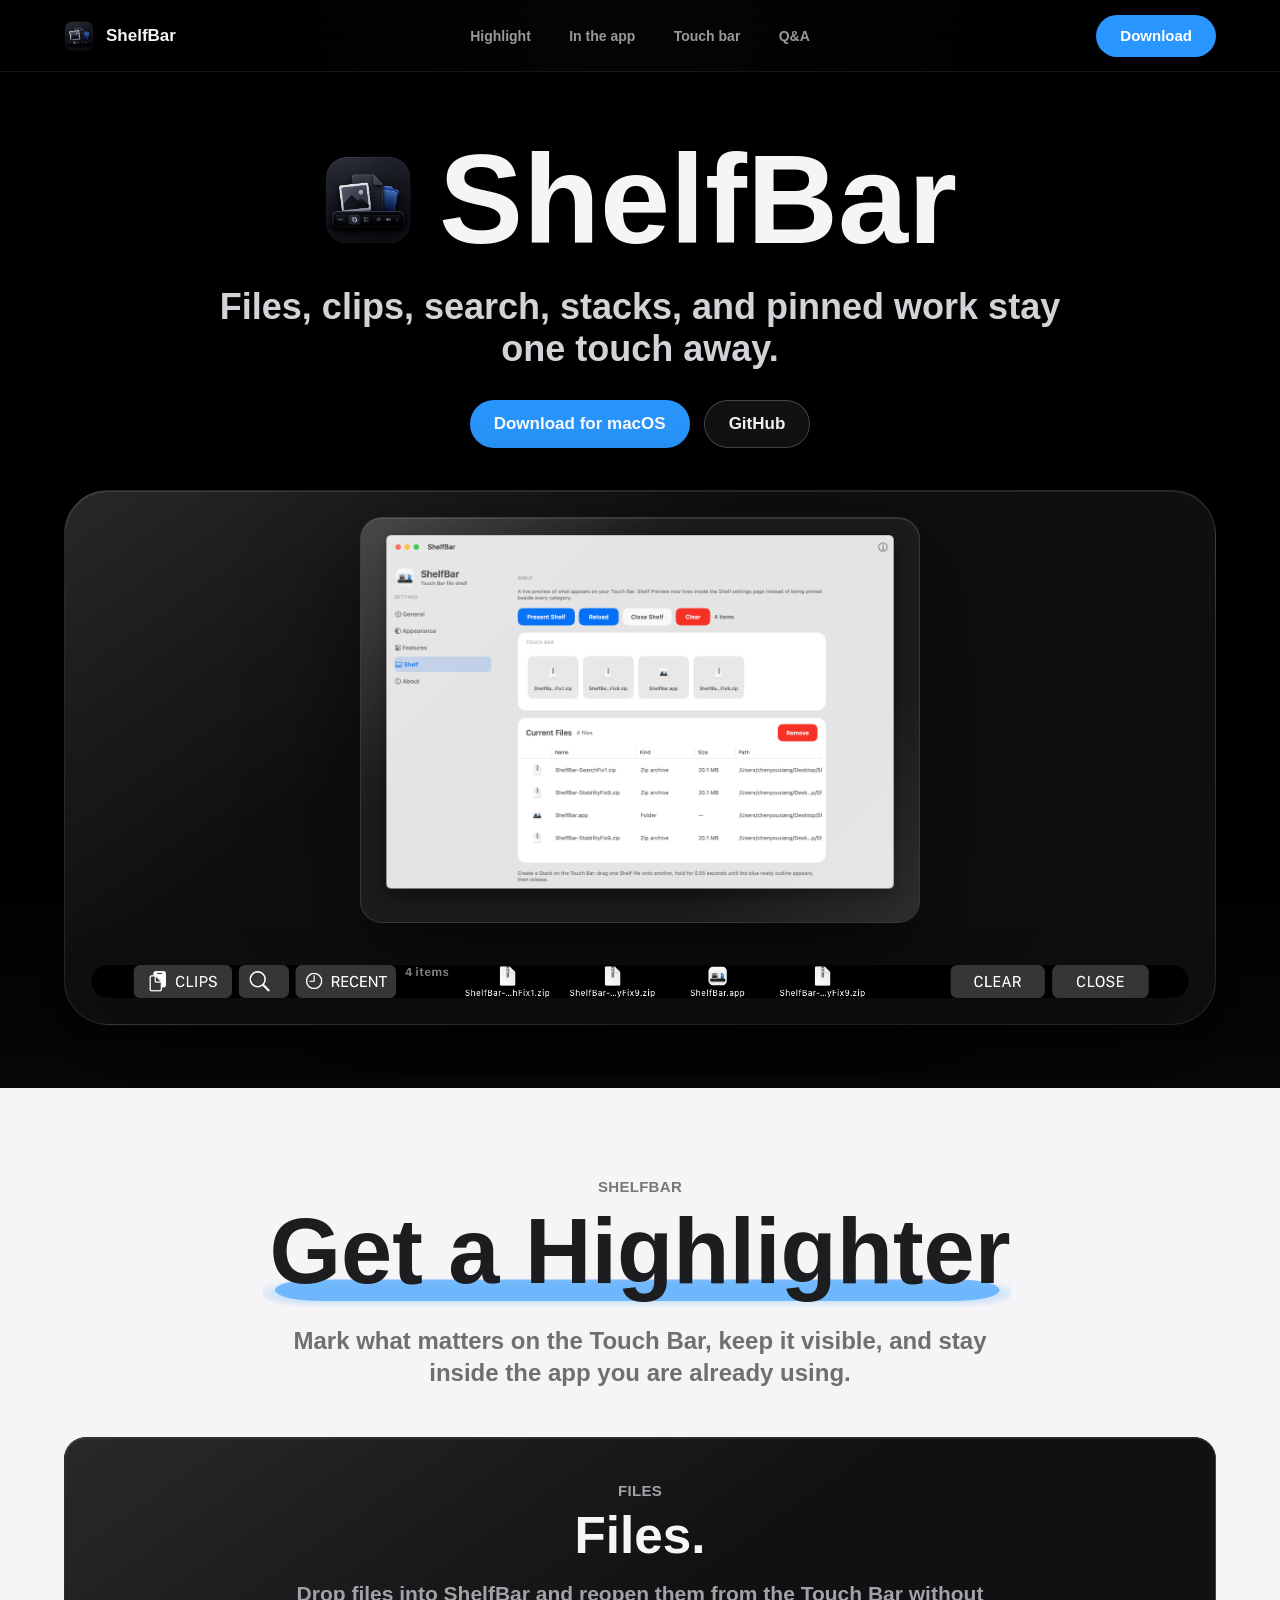
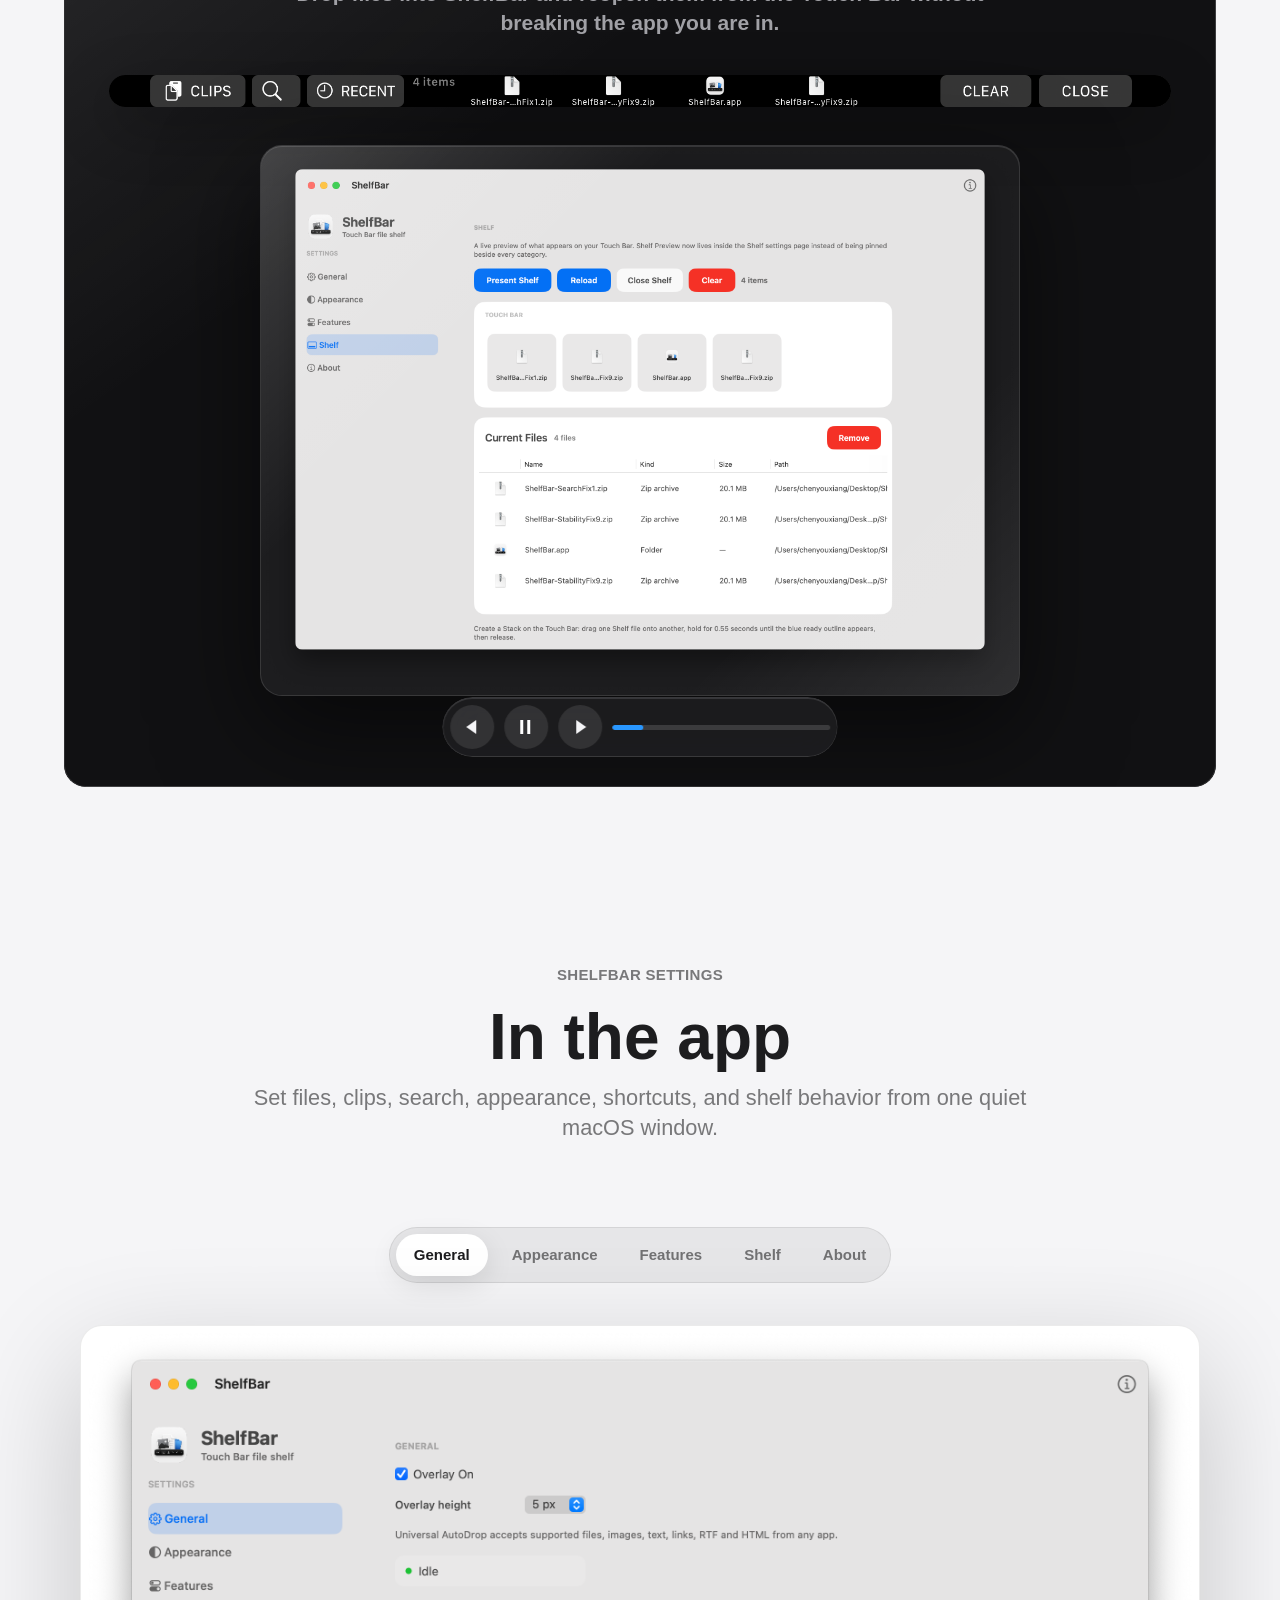
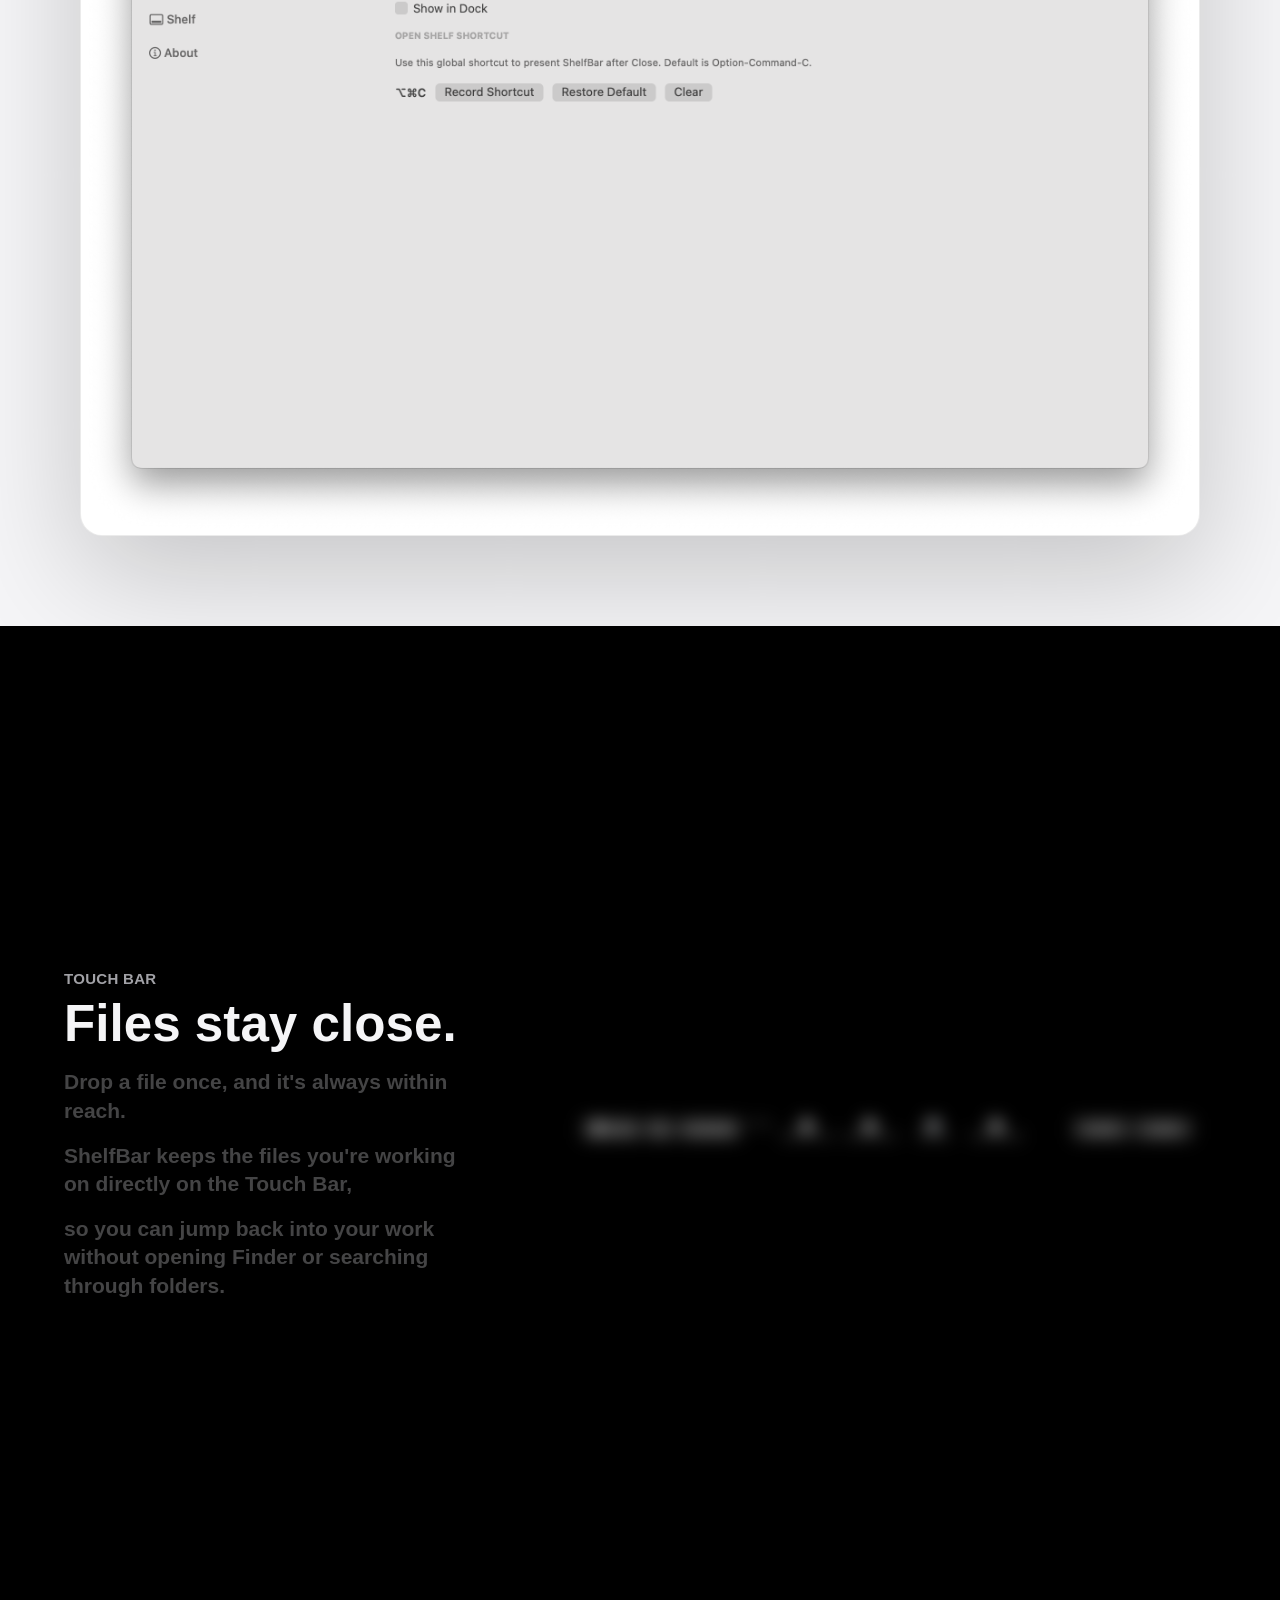
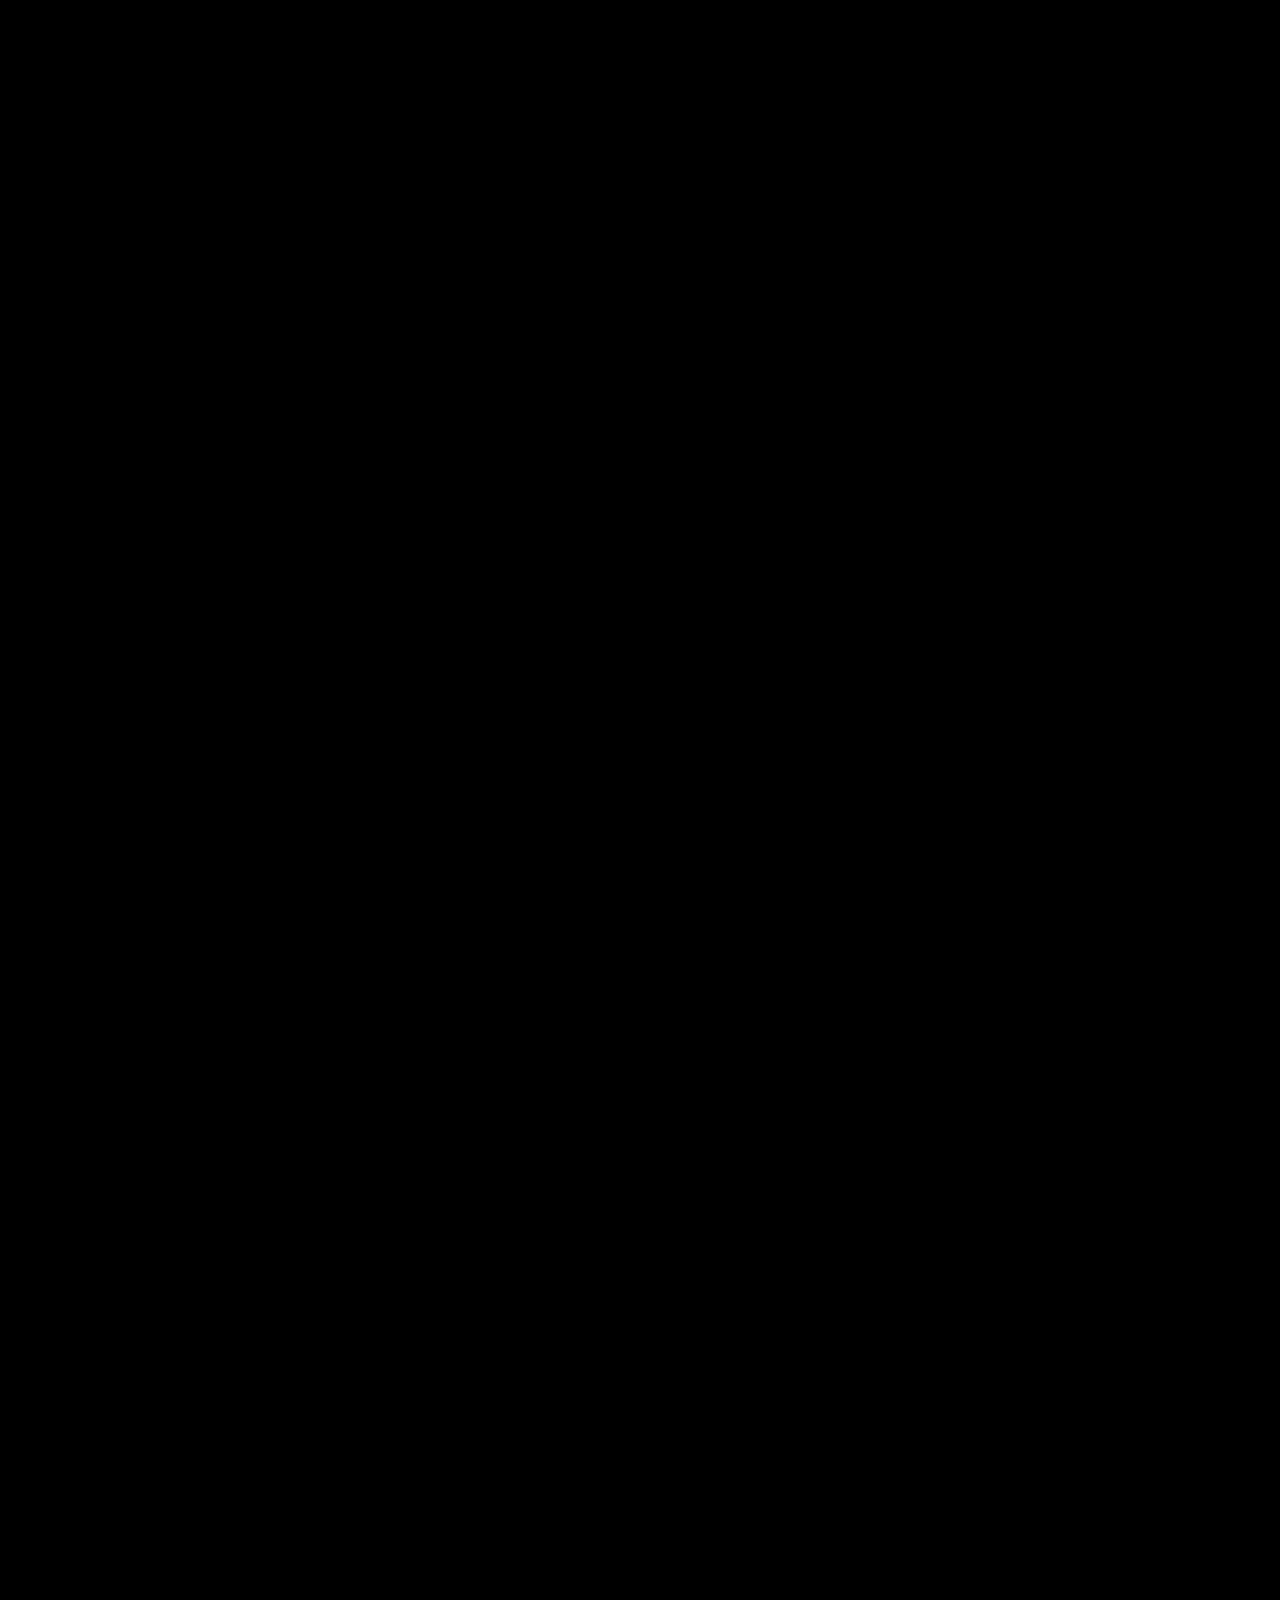
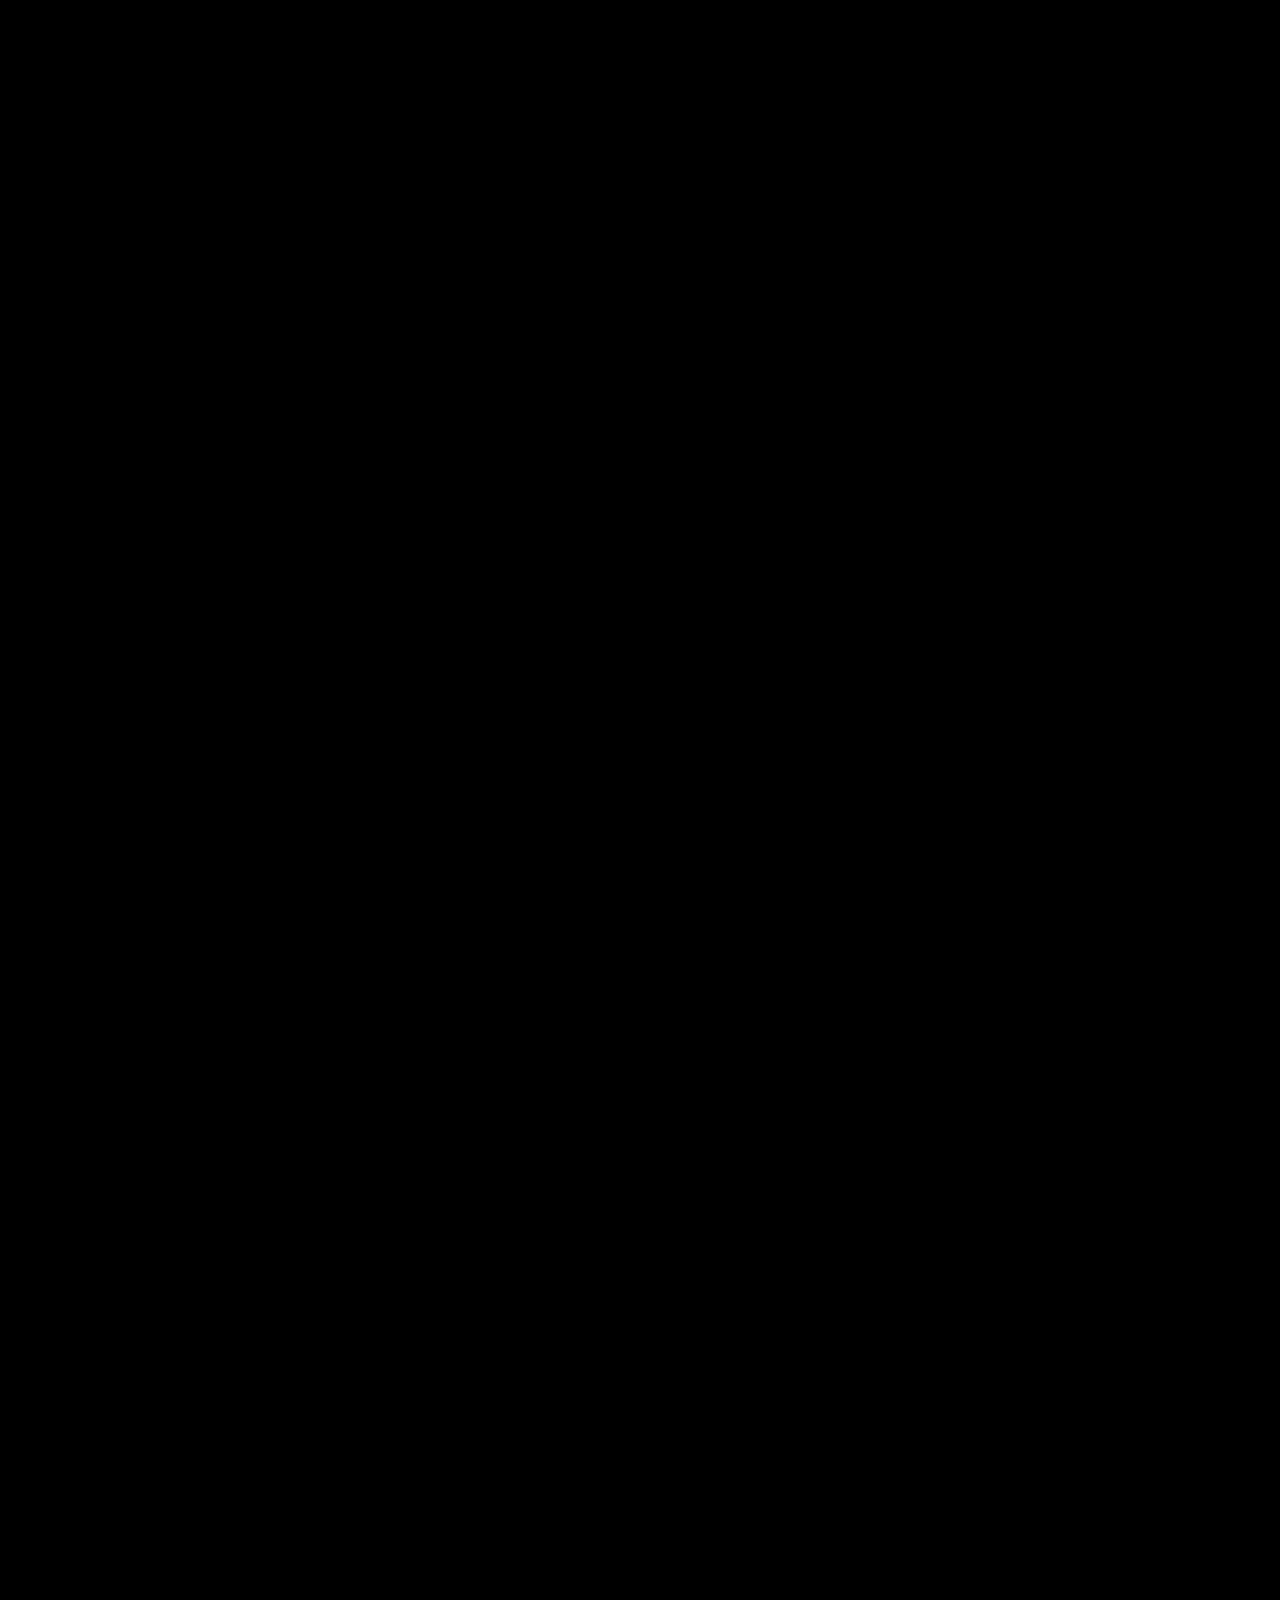
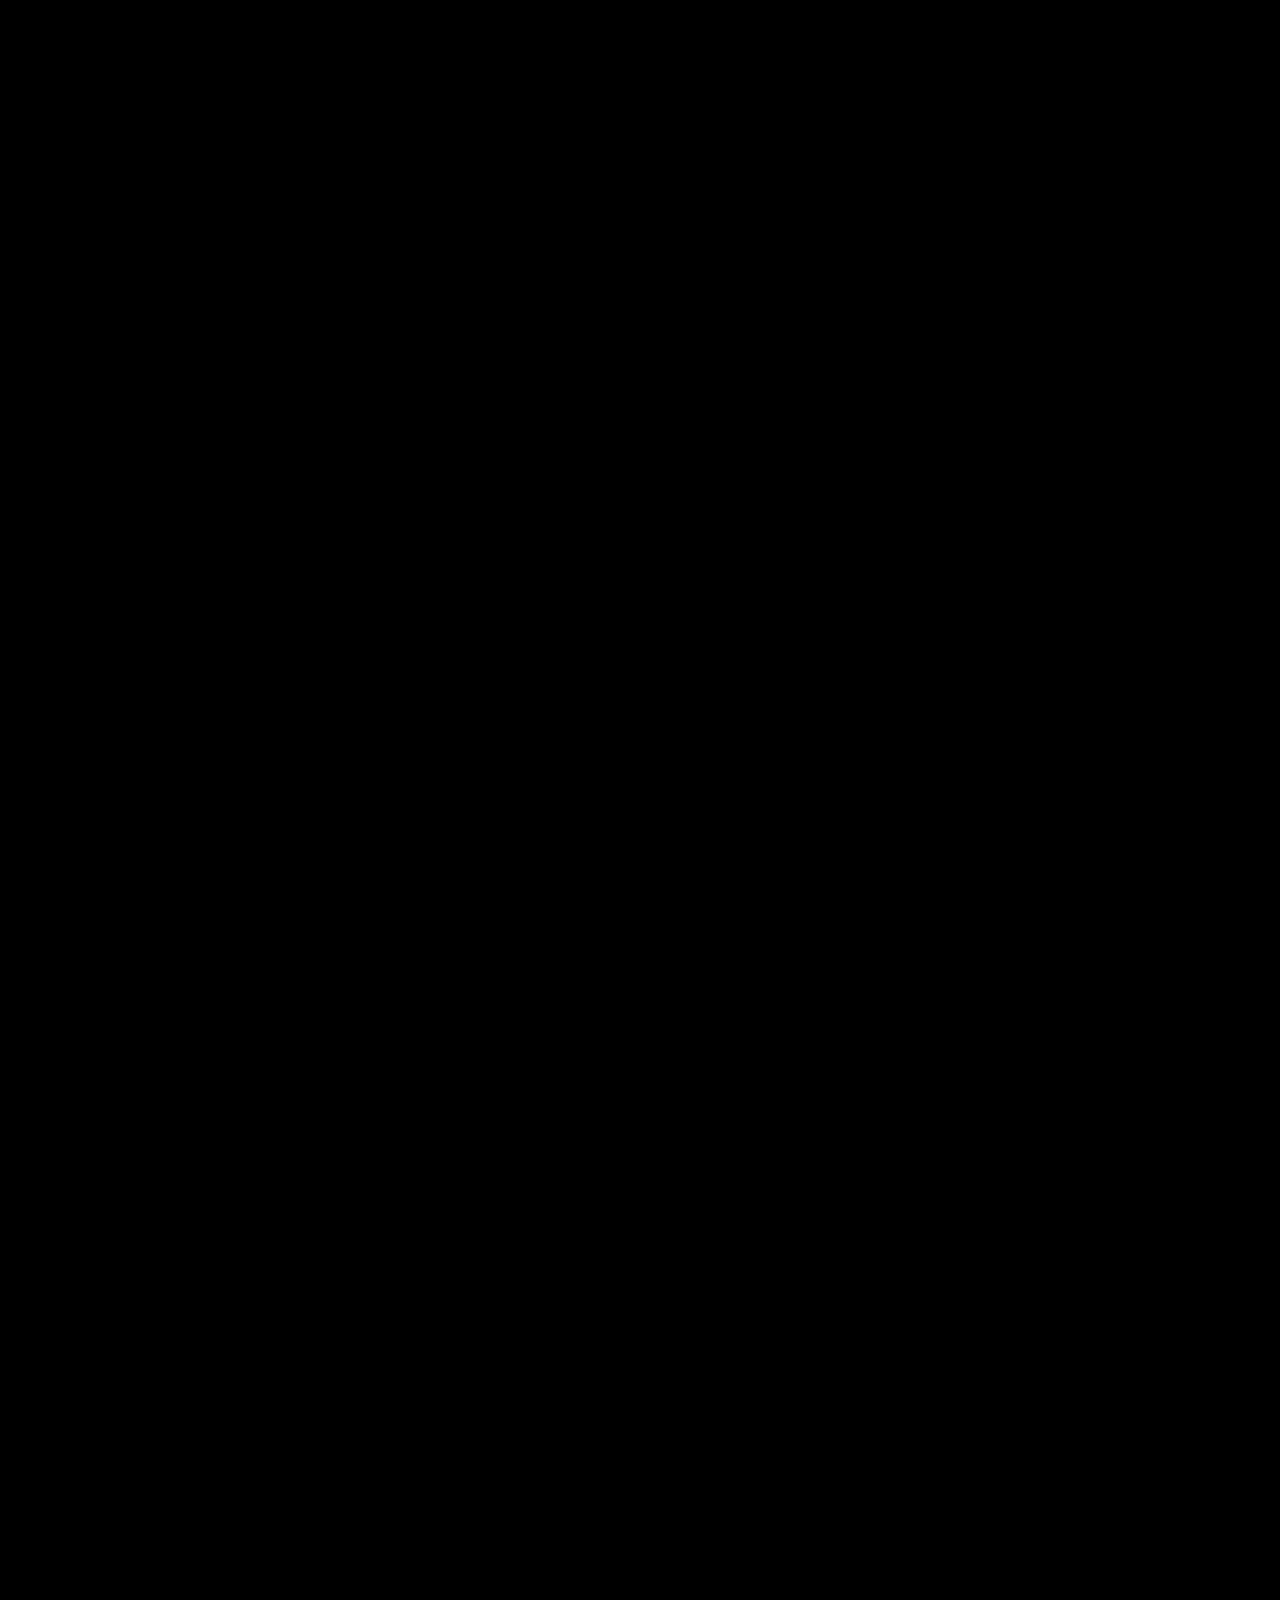
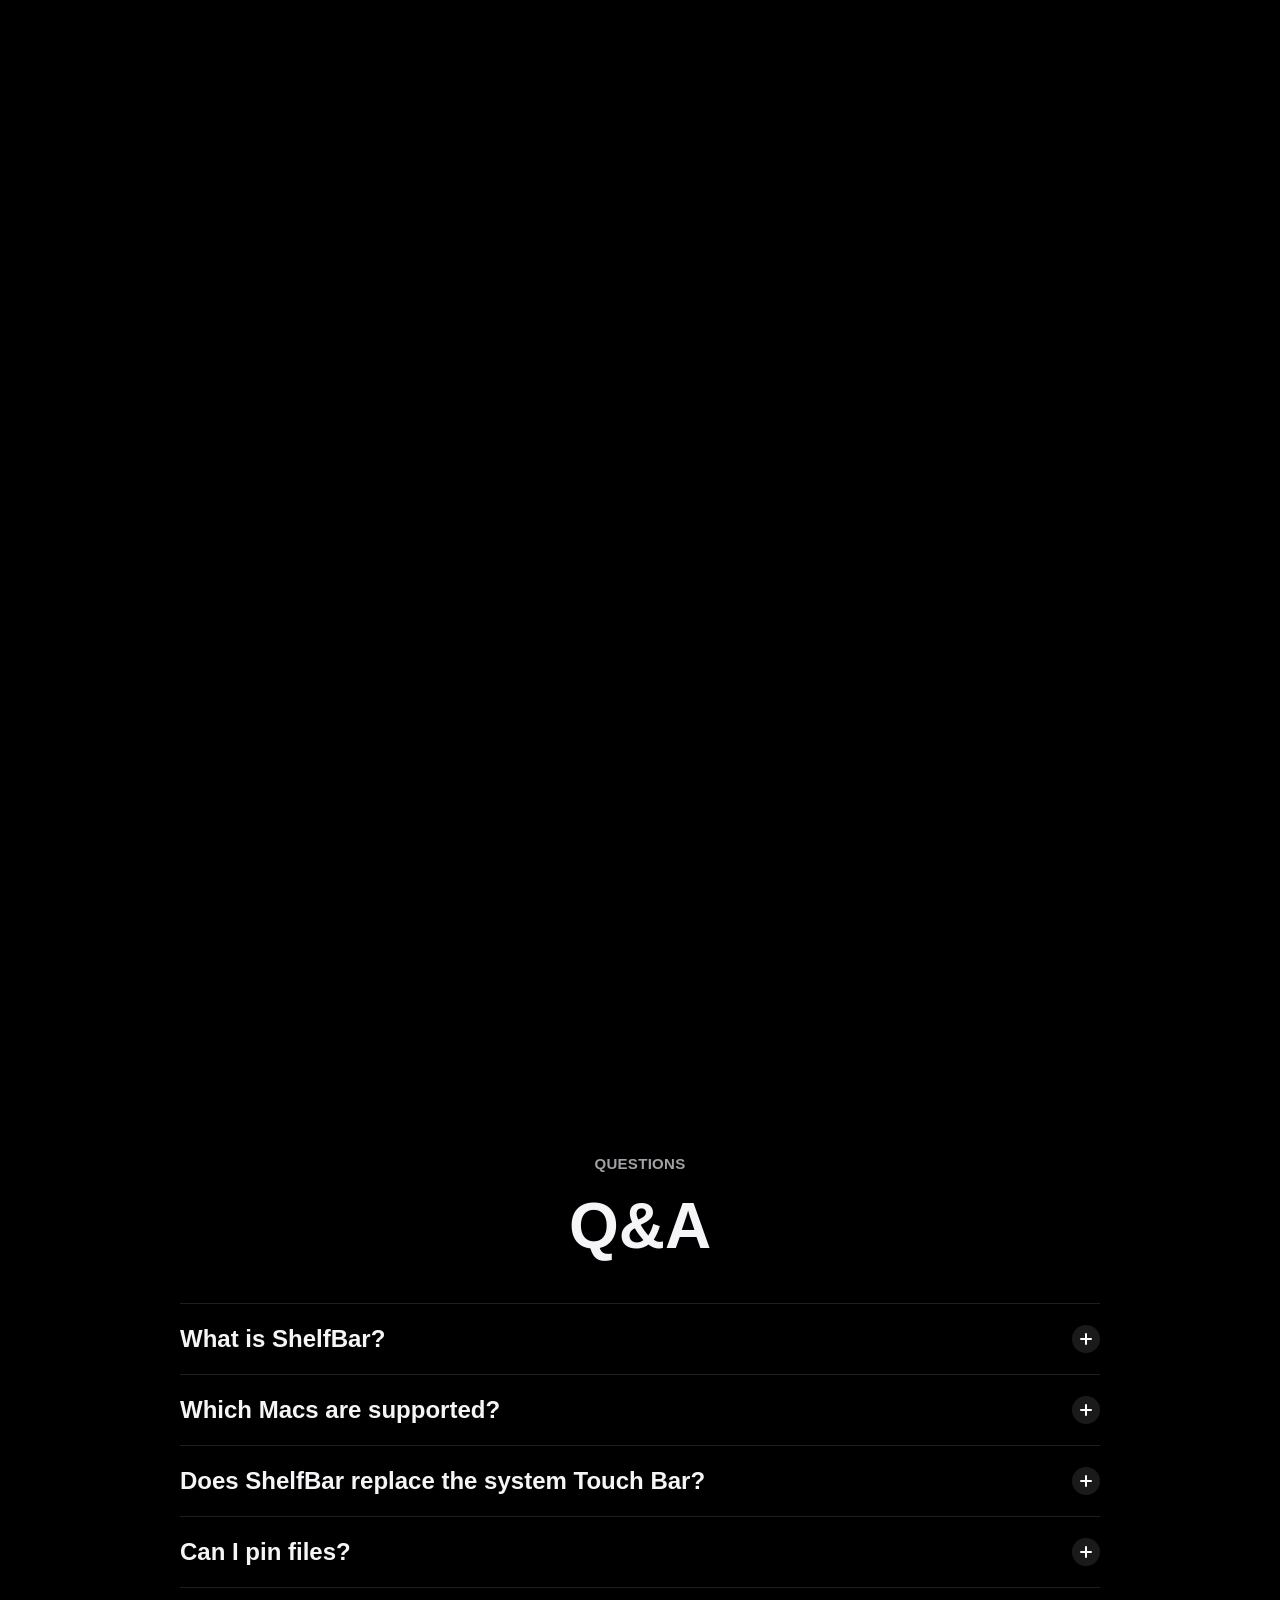
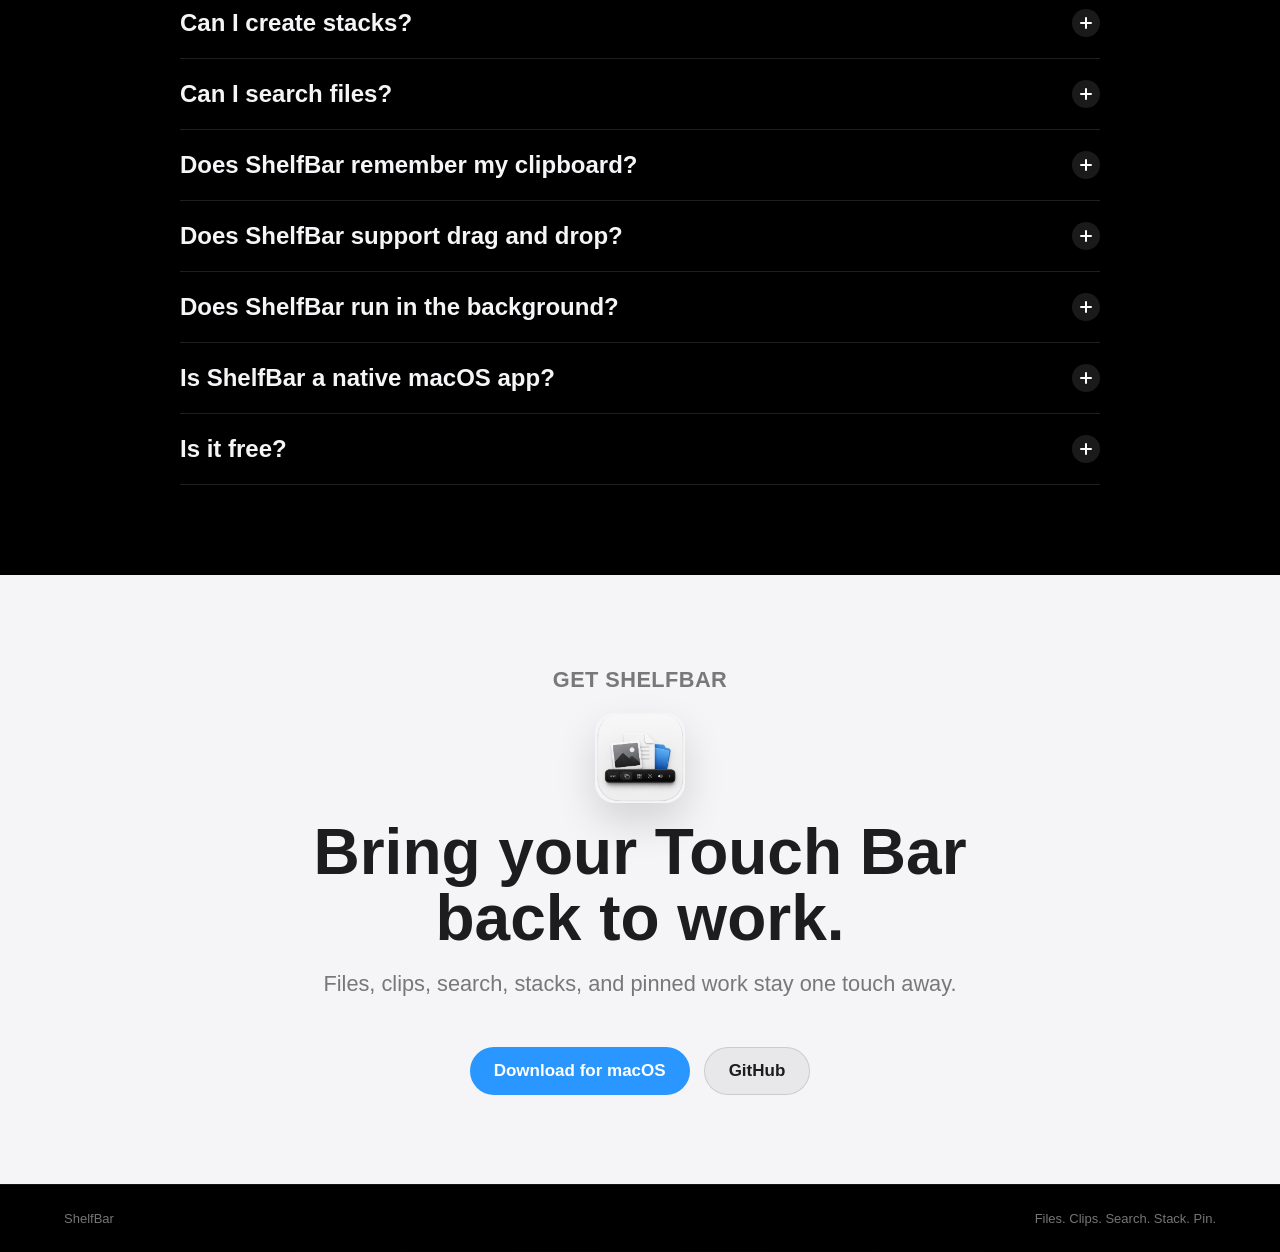
==== index.html @ 8dd40045 "Deploy recent Touch Bar screenshot" ====
<!doctype html>
<html lang="en">
  <head>
    <meta charset="utf-8">
    <meta name="viewport" content="width=device-width, initial-scale=1">
    <title>ShelfBar</title>
    <meta
      name="description"
      content="ShelfBar turns the Touch Bar into a workspace for files, clips, search, stacks, and pinned work."
    >
    <link rel="icon" href="assets/shelfbar-brand-dark.png">
    <link rel="stylesheet" href="styles.css?v=touchbar-20260908-highlight-once-001">
  </head>
  <body>
    <header class="site-header" aria-label="ShelfBar navigation">
      <a class="brand" href="#top" aria-label="ShelfBar home">
        <img src="assets/shelfbar-brand-dark.png" alt="" width="28" height="28">
        <span>ShelfBar</span>
      </a>
      <nav class="nav-links" aria-label="Primary navigation">
        <a href="#highlight">Highlight</a>
        <a href="#in-the-app">In the app</a>
        <a href="#touchbar">Touch bar</a>
        <a href="#qa">Q&amp;A</a>
      </nav>
      <a class="nav-cta" href="https://github.com/chenyouxiang0810-gif/ShelfBar/releases/download/v1.0.0-beta.2/ShelfBar.dmg">Download</a>
    </header>

    <main id="top">
      <section class="hero page-section" aria-labelledby="hero-title">
        <div class="section-inner hero-inner">
          <div class="hero-copy reveal">
            <h1 id="hero-title" class="hero-logo-title">
              <img src="assets/shelfbar-brand-dark.png" alt="" width="112" height="112">
              <span>ShelfBar</span>
            </h1>
            <p class="hero-line">Files, clips, search, stacks, and pinned work stay one touch away.</p>
            <div class="button-row">
              <a class="button button-primary" href="https://github.com/chenyouxiang0810-gif/ShelfBar/releases/download/v1.0.0-beta.2/ShelfBar.dmg">Download for macOS</a>
              <a class="button button-secondary" href="https://github.com/chenyouxiang0810-gif/ShelfBar">GitHub</a>
            </div>
          </div>

          <div class="hero-product reveal" data-product-stage data-variant="hero" data-feature="files">
            <figure class="app-shot stage-app" data-app-frame>
              <img data-app-image src="assets/app-pages/shelf.png" alt="ShelfBar app settings window">
            </figure>
            <figure class="touchbar-shot stage-touchbar" data-touchbar-frame>
              <video data-touchbar-video muted loop playsinline preload="metadata" aria-hidden="true"></video>
              <img data-touchbar-image src="assets/touchbar/files.png?v=touchbar-20260908-highlight-once-001" alt="ShelfBar Files on a real Touch Bar">
            </figure>
          </div>
        </div>
      </section>

      <section class="highlight page-section" id="highlight" aria-labelledby="highlight-title">
        <div class="section-inner highlight-inner">
          <p class="eyebrow reveal">ShelfBar</p>
          <div class="highlight-title-wrap reveal" data-highlight-trigger>
            <h2 id="highlight-title">
              <span class="highlight-word">
                <svg class="highlighter-svg" viewBox="0 0 1000 260" preserveAspectRatio="none" aria-hidden="true">
                  <defs>
                    <mask id="marker-reveal">
                      <rect class="highlighter-mask-rect" x="0" y="0" width="0" height="260" rx="84" fill="white"></rect>
                    </mask>
                  </defs>
                  <g mask="url(#marker-reveal)">
                    <rect class="highlighter-shadow" x="0" y="116" width="1000" height="116" rx="58"></rect>
                    <rect class="highlighter-stroke" x="16" y="102" width="968" height="112" rx="56"></rect>
                  </g>
                </svg>
                <span>Get a Highlighter</span>
              </span>
            </h2>
          </div>
          <p class="highlight-note reveal">Mark what matters on the Touch Bar, keep it visible, and stay inside the app you are already using.</p>

          <div class="highlights-stage" data-carousel>
            <div class="carousel-viewport">
              <div class="carousel-panel">
                <div class="carousel-copy" aria-live="polite">
                  <p class="eyebrow" data-carousel-eyebrow>Files</p>
                  <h3 data-carousel-title>Files.</h3>
                  <p data-carousel-copy>Drop files into ShelfBar and reopen them from the Touch Bar.</p>
                </div>

                <div class="carousel-product" data-product-stage data-variant="feature" data-feature="files" data-carousel-stage>
                  <figure class="touchbar-shot stage-touchbar" data-touchbar-frame>
                    <video data-touchbar-video muted loop playsinline preload="metadata" aria-hidden="true"></video>
                    <img data-touchbar-image src="assets/touchbar/files.png?v=touchbar-20260908-highlight-once-001" alt="ShelfBar Files on a real Touch Bar">
                  </figure>
                  <figure class="app-shot stage-app" data-app-frame>
                    <img data-app-image src="assets/app-pages/shelf.png" alt="ShelfBar app window">
                  </figure>
                </div>
              </div>
            </div>

            <div class="carousel-controls" aria-label="Highlight playback">
              <button class="circle-button" type="button" data-carousel-prev aria-label="Previous highlight"><span aria-hidden="true"></span></button>
              <button class="play-button" type="button" data-carousel-toggle aria-label="Pause highlights">
                <span class="playback-icon" aria-hidden="true"></span>
                <span data-carousel-state>Pause</span>
              </button>
              <button class="circle-button" type="button" data-carousel-next aria-label="Next highlight"><span aria-hidden="true"></span></button>
              <div class="progress-track" aria-hidden="true"><span data-carousel-progress></span></div>
            </div>
          </div>
        </div>
      </section>

      <section class="workflow page-section" id="in-the-app" aria-labelledby="in-app-title">
        <div class="section-inner workflow-inner">
          <div class="section-heading reveal">
            <p class="eyebrow">ShelfBar settings</p>
            <h2 id="in-app-title">In the app</h2>
            <p>Set files, clips, search, appearance, shortcuts, and shelf behavior from one quiet macOS window.</p>
          </div>

          <div class="app-tabs" data-app-tabs>
            <div class="segmented-nav" role="tablist" aria-label="ShelfBar app sections">
              <button type="button" role="tab" aria-selected="true" data-app-tab="general">General</button>
              <button type="button" role="tab" aria-selected="false" data-app-tab="appearance">Appearance</button>
              <button type="button" role="tab" aria-selected="false" data-app-tab="features">Features</button>
              <button type="button" role="tab" aria-selected="false" data-app-tab="shelf">Shelf</button>
              <button type="button" role="tab" aria-selected="false" data-app-tab="about">About</button>
            </div>
            <figure class="app-showcase-frame">
              <img data-app-tab-image src="assets/app-pages/general.png" alt="ShelfBar General settings screenshot">
            </figure>
          </div>
        </div>
      </section>

      <section class="story page-section" id="touchbar" aria-labelledby="touchbar-title">
        <div class="section-inner story-layout">
          <div class="story-copy" aria-live="polite">
            <p class="eyebrow">Touch bar</p>
            <h2 id="touchbar-title" data-story-title>Files stay close.</h2>
            <div class="story-lines" data-story-lines>
              <span>Drop a file once, and it's always within reach.</span>
              <span>ShelfBar keeps the files you're working on directly on the Touch Bar,</span>
              <span>so you can jump back into your work without opening Finder or searching through folders.</span>
            </div>
          </div>
          <div class="story-product" data-product-stage data-variant="story" data-feature="files" data-story-stage>
            <figure class="touchbar-shot stage-touchbar" data-touchbar-frame>
              <video data-touchbar-video muted loop playsinline preload="metadata" aria-hidden="true"></video>
              <img data-touchbar-image src="assets/touchbar/files.png?v=touchbar-20260908-highlight-once-001" alt="ShelfBar Files on a real Touch Bar">
            </figure>
          </div>
        </div>
      </section>

      <section class="qa page-section" id="qa" aria-labelledby="qa-title">
        <div class="section-inner qa-inner">
          <div class="section-heading reveal">
            <p class="eyebrow">Questions</p>
            <h2 id="qa-title">Q&amp;A</h2>
          </div>

          <div class="qa-list reveal">
            <div class="qa-item">
              <button class="qa-question" type="button" aria-expanded="false" aria-controls="qa-answer-1">What is ShelfBar?<span class="qa-icon" aria-hidden="true"></span></button>
              <div class="qa-answer" id="qa-answer-1" aria-hidden="true">
                <div class="qa-answer-inner">
                  <p>ShelfBar is a Touch Bar utility for macOS that keeps your files, clipboard history, and shortcuts one touch away, helping you stay focused without interrupting your workflow.</p>
                </div>
              </div>
            </div>
            <div class="qa-item">
              <button class="qa-question" type="button" aria-expanded="false" aria-controls="qa-answer-2">Which Macs are supported?<span class="qa-icon" aria-hidden="true"></span></button>
              <div class="qa-answer" id="qa-answer-2" aria-hidden="true">
                <div class="qa-answer-inner">
                  <p>ShelfBar is designed for Intel MacBook Pro models with a built-in Touch Bar.</p>
                </div>
              </div>
            </div>
            <div class="qa-item">
              <button class="qa-question" type="button" aria-expanded="false" aria-controls="qa-answer-3">Does ShelfBar replace the system Touch Bar?<span class="qa-icon" aria-hidden="true"></span></button>
              <div class="qa-answer" id="qa-answer-3" aria-hidden="true">
                <div class="qa-answer-inner">
                  <p>No. ShelfBar works alongside the Touch Bar and appears only when you need it.</p>
                </div>
              </div>
            </div>
            <div class="qa-item">
              <button class="qa-question" type="button" aria-expanded="false" aria-controls="qa-answer-4">Can I pin files?<span class="qa-icon" aria-hidden="true"></span></button>
              <div class="qa-answer" id="qa-answer-4" aria-hidden="true">
                <div class="qa-answer-inner">
                  <p>Yes. Pin important files so they always stay in the same place and are ready whenever you need them.</p>
                </div>
              </div>
            </div>
            <div class="qa-item">
              <button class="qa-question" type="button" aria-expanded="false" aria-controls="qa-answer-5">Can I create stacks?<span class="qa-icon" aria-hidden="true"></span></button>
              <div class="qa-answer" id="qa-answer-5" aria-hidden="true">
                <div class="qa-answer-inner">
                  <p>Yes. Simply drag one item onto another to create a stack and organize related files together.</p>
                </div>
              </div>
            </div>
            <div class="qa-item">
              <button class="qa-question" type="button" aria-expanded="false" aria-controls="qa-answer-6">Can I search files?<span class="qa-icon" aria-hidden="true"></span></button>
              <div class="qa-answer" id="qa-answer-6" aria-hidden="true">
                <div class="qa-answer-inner">
                  <p>Yes. Search directly from the Touch Bar and open files instantly without leaving your current app.</p>
                </div>
              </div>
            </div>
            <div class="qa-item">
              <button class="qa-question" type="button" aria-expanded="false" aria-controls="qa-answer-7">Does ShelfBar remember my clipboard?<span class="qa-icon" aria-hidden="true"></span></button>
              <div class="qa-answer" id="qa-answer-7" aria-hidden="true">
                <div class="qa-answer-inner">
                  <p>Yes. ShelfBar stores your recent clipboard history so you can quickly reuse copied text, images, and links.</p>
                </div>
              </div>
            </div>
            <div class="qa-item">
              <button class="qa-question" type="button" aria-expanded="false" aria-controls="qa-answer-8">Does ShelfBar support drag and drop?<span class="qa-icon" aria-hidden="true"></span></button>
              <div class="qa-answer" id="qa-answer-8" aria-hidden="true">
                <div class="qa-answer-inner">
                  <p>Yes. Drag files directly into ShelfBar, rearrange them, create stacks, and organize your workspace naturally.</p>
                </div>
              </div>
            </div>
            <div class="qa-item">
              <button class="qa-question" type="button" aria-expanded="false" aria-controls="qa-answer-9">Does ShelfBar run in the background?<span class="qa-icon" aria-hidden="true"></span></button>
              <div class="qa-answer" id="qa-answer-9" aria-hidden="true">
                <div class="qa-answer-inner">
                  <p>Yes. ShelfBar stays lightweight and is always ready whenever you need quick access to your files and clipboard.</p>
                </div>
              </div>
            </div>
            <div class="qa-item">
              <button class="qa-question" type="button" aria-expanded="false" aria-controls="qa-answer-10">Is ShelfBar a native macOS app?<span class="qa-icon" aria-hidden="true"></span></button>
              <div class="qa-answer" id="qa-answer-10" aria-hidden="true">
                <div class="qa-answer-inner">
                  <p>Yes. ShelfBar is built specifically for macOS and designed around the Touch Bar experience.</p>
                </div>
              </div>
            </div>
            <div class="qa-item">
              <button class="qa-question" type="button" aria-expanded="false" aria-controls="qa-answer-11">Is it free?<span class="qa-icon" aria-hidden="true"></span></button>
              <div class="qa-answer" id="qa-answer-11" aria-hidden="true">
                <div class="qa-answer-inner">
                  <p>Yes. ShelfBar is free to download.</p>
                </div>
              </div>
            </div>
          </div>
        </div>
      </section>

      <section class="release page-section" id="release-paused" aria-labelledby="release-title">
        <div class="section-inner release-inner reveal">
          <p class="eyebrow">Get ShelfBar</p>
          <img class="release-logo" src="assets/shelfbar-brand-light.png" alt="ShelfBar logo" width="96" height="96">
          <h2 id="release-title">Bring your Touch Bar back to work.</h2>
          <p>Files, clips, search, stacks, and pinned work stay one touch away.</p>
          <div class="button-row">
            <a class="button button-primary" href="https://github.com/chenyouxiang0810-gif/ShelfBar/releases/download/v1.0.0-beta.2/ShelfBar.dmg">Download for macOS</a>
            <a class="button button-secondary" href="https://github.com/chenyouxiang0810-gif/ShelfBar">GitHub</a>
          </div>
        </div>
      </section>
    </main>

    <footer class="site-footer">
      <span>ShelfBar</span>
      <span>Files. Clips. Search. Stack. Pin.</span>
    </footer>

    <script src="script.js?v=touchbar-20260912-recent-touchbar-001" defer></script>
  </body>
</html>
---- styles.css ----
:root {
  --page-bg: #000;
  --ink: #f5f5f7;
  --muted: #a1a1a6;
  --soft: #d2d2d7;
  --panel: #111113;
  --panel-strong: #18181b;
  --line: rgba(255, 255, 255, 0.12);
  --line-soft: rgba(255, 255, 255, 0.08);
  --blue: #2997ff;
  --blue-soft: rgba(41, 151, 255, 0.24);
  --container: 1520px;
  --gutter: clamp(20px, 5vw, 64px);
  --section-y: clamp(54px, 7vw, 96px);
  --radius-lg: 22px;
  --radius-md: 18px;
  --header-h: 72px;
  --touchbar-pad: 0px;
  --touchbar-radius: clamp(14px, 1.3vw, 24px);
  --story-media-clarity: 1;
  --ease: cubic-bezier(0.22, 1, 0.36, 1);
  color-scheme: dark;
  font-family: -apple-system, BlinkMacSystemFont, "SF Pro Display", "SF Pro Text", "Helvetica Neue", Arial, sans-serif;
}

*,
*::before,
*::after {
  box-sizing: border-box;
}

html {
  scroll-behavior: smooth;
  background: var(--page-bg);
}

body {
  margin: 0;
  min-width: 320px;
  overflow-x: clip;
  background:
    radial-gradient(circle at 50% 0%, rgba(255, 255, 255, 0.08), transparent 32rem),
    var(--page-bg);
  color: var(--ink);
  font-family: inherit;
  letter-spacing: 0;
  text-rendering: optimizeLegibility;
  -webkit-font-smoothing: antialiased;
}

body::selection {
  background: var(--blue);
  color: #fff;
}

img,
video,
svg {
  display: block;
  max-width: 100%;
}

a {
  color: inherit;
  text-decoration: none;
}

button {
  font: inherit;
}

.site-header {
  position: sticky;
  top: 0;
  z-index: 20;
  display: grid;
  grid-template-columns: 1fr auto 1fr;
  align-items: center;
  min-height: var(--header-h);
  padding: 14px var(--gutter);
  border-bottom: 1px solid rgba(255, 255, 255, 0.08);
  background: rgba(0, 0, 0, 0.72);
  backdrop-filter: blur(24px);
  -webkit-backdrop-filter: blur(24px);
}

.brand,
.nav-links,
.button-row,
.carousel-controls,
.segmented-nav {
  display: flex;
  align-items: center;
}

.brand {
  gap: 12px;
  justify-self: start;
  font-size: 17px;
  font-weight: 700;
}

.brand img {
  width: 30px;
  height: 30px;
  border-radius: 8px;
}

.nav-links {
  gap: clamp(22px, 3vw, 44px);
  justify-self: center;
  color: rgba(245, 245, 247, 0.62);
  font-size: 14px;
  font-weight: 600;
}

.nav-links a,
.nav-cta {
  transition: color 180ms ease, background 180ms ease, transform 180ms ease;
}

.nav-links a:hover,
.nav-links a:focus-visible {
  color: var(--ink);
}

.nav-cta {
  justify-self: end;
  min-height: 42px;
  padding: 0 24px;
  border-radius: 999px;
  background: var(--blue);
  color: #fff;
  font-size: 15px;
  font-weight: 700;
  line-height: 42px;
}

.nav-cta:hover,
.nav-cta:focus-visible,
.button:hover,
.button:focus-visible,
.circle-button:hover,
.circle-button:focus-visible,
.play-button:hover,
.play-button:focus-visible,
.segmented-nav button:hover,
.segmented-nav button:focus-visible {
  transform: translateY(-1px);
}

.nav-cta:focus-visible,
.button:focus-visible,
.circle-button:focus-visible,
.play-button:focus-visible,
.segmented-nav button:focus-visible,
.highlight-title-wrap:focus-visible {
  outline: 2px solid var(--blue);
  outline-offset: 4px;
}

.page-section {
  position: relative;
  overflow: clip;
  padding: var(--section-y) var(--gutter);
}

.section-inner {
  width: min(100%, var(--container));
  margin: 0 auto;
}

.eyebrow {
  margin: 0 0 10px;
  color: var(--muted);
  font-size: clamp(12px, 1.2vw, 15px);
  font-weight: 700;
  letter-spacing: 0.02em;
  text-transform: uppercase;
}

.section-heading {
  display: grid;
  gap: 12px;
  max-width: 820px;
  margin: 0 auto clamp(24px, 4vw, 44px);
  text-align: center;
}

.section-heading h2,
.release-inner h2 {
  margin: 0;
  color: var(--ink);
  font-size: clamp(34px, 5vw, 64px);
  line-height: 1.02;
  letter-spacing: 0;
}

.section-heading p:last-child,
.release-inner p {
  margin: 0;
  color: var(--muted);
  font-size: clamp(17px, 1.7vw, 22px);
  line-height: 1.38;
}

.hero {
  min-height: auto;
  display: grid;
  align-items: center;
  padding-top: clamp(44px, 5vw, 68px);
  padding-bottom: clamp(42px, 5vw, 70px);
  background:
    linear-gradient(180deg, rgba(0, 0, 0, 0) 74%, rgba(255, 255, 255, 0.03)),
    #000;
}

.hero-inner,
.hero-copy,
.product-stage,
.hero-product,
.carousel-product,
.story-product,
.workflow-inner,
.app-tabs {
  display: grid;
  min-width: 0;
}

.hero-inner {
  gap: clamp(22px, 3.8vw, 42px);
}

.hero-copy {
  justify-items: center;
  text-align: center;
}

.hero-logo-title {
  --hero-icon-size: clamp(58px, 7vw, 96px);
  display: inline-flex;
  align-items: center;
  justify-content: center;
  gap: clamp(14px, 2vw, 26px);
  margin: 0;
  min-height: clamp(82px, 10vw, 136px);
  font-size: clamp(56px, 10vw, 126px);
  font-weight: 800;
  line-height: 0.9;
  letter-spacing: 0;
  white-space: nowrap;
}

.hero-logo-title img {
  display: block;
  flex: 0 0 auto;
  width: var(--hero-icon-size);
  height: var(--hero-icon-size);
  border-radius: 24%;
  transform-origin: center bottom;
  animation: dockIconBounce 920ms cubic-bezier(0.2, 1.18, 0.32, 1) both;
}

.hero-logo-title span {
  display: inline-block;
  max-width: 0;
  overflow: hidden;
  opacity: 0;
  transform-origin: left center;
  animation: heroWordReveal 620ms cubic-bezier(0.16, 1, 0.3, 1) 640ms both;
}

.hero-line {
  width: min(100%, 860px);
  min-height: 1.2em;
  margin: clamp(12px, 2vw, 22px) 0 0;
  color: var(--soft);
  font-size: clamp(20px, 3vw, 36px);
  font-weight: 700;
  line-height: 1.16;
}

.button-row {
  flex-wrap: wrap;
  justify-content: center;
  gap: 14px;
  margin-top: clamp(18px, 3vw, 30px);
}

.button {
  display: inline-flex;
  align-items: center;
  justify-content: center;
  min-height: 48px;
  padding: 0 24px;
  border-radius: 999px;
  font-size: 17px;
  font-weight: 700;
  transition: transform 180ms ease, background 180ms ease, color 180ms ease, border-color 180ms ease;
}

.button-primary {
  background: var(--blue);
  color: #fff;
}

.button-secondary {
  border: 1px solid rgba(255, 255, 255, 0.22);
  background: rgba(255, 255, 255, 0.07);
  color: var(--ink);
}

.button.is-disabled {
  cursor: not-allowed;
  opacity: 0.66;
}

.hero-product {
  width: min(100%, 1320px);
  margin: 0 auto;
  gap: clamp(16px, 2.5vw, 30px);
  justify-items: center;
  padding: clamp(14px, 2.4vw, 26px);
  border: 1px solid rgba(255, 255, 255, 0.10);
  border-radius: clamp(26px, 4vw, 44px);
  background:
    linear-gradient(145deg, rgba(255, 255, 255, 0.10), transparent 36%),
    rgba(18, 18, 20, 0.84);
  box-shadow:
    0 34px 120px rgba(0, 0, 0, 0.5),
    inset 0 1px 0 rgba(255, 255, 255, 0.11);
  transform: translate3d(0, calc(var(--hero-progress, 0) * -18px), 0) scale(calc(1 + var(--hero-progress, 0) * 0.015));
  transform-origin: center bottom;
  will-change: transform;
}

.hero-product .stage-app {
  width: min(100%, 560px);
}

.hero-product .stage-touchbar {
  width: min(100%, 1180px);
  margin-top: clamp(6px, 1vw, 12px);
}

.stage-app {
  animation: productFadeUp 900ms var(--ease) both;
  animation-delay: 220ms;
}

.stage-touchbar {
  animation: touchbarFloatIn 1000ms var(--ease) both;
  animation-delay: 420ms;
}

.app-shot,
.app-showcase-frame,
.touchbar-shot {
  position: relative;
  margin: 0;
  min-width: 0;
}

.app-shot,
.app-showcase-frame {
  overflow: hidden;
  width: min(100%, 650px);
  border: 1px solid rgba(255, 255, 255, 0.12);
  border-radius: var(--radius-lg);
  background: rgba(255, 255, 255, 0.05);
  box-shadow:
    0 34px 100px rgba(0, 0, 0, 0.55),
    inset 0 1px 0 rgba(255, 255, 255, 0.12);
  transition: filter 420ms var(--ease), opacity 420ms var(--ease), transform 420ms var(--ease);
}

.app-shot::after,
.app-showcase-frame::after {
  content: "";
  position: absolute;
  inset: 0;
  pointer-events: none;
  background: linear-gradient(135deg, rgba(255, 255, 255, 0.16), transparent 32%, transparent 74%, rgba(255, 255, 255, 0.08));
}

.app-shot img,
.app-showcase-frame img {
  width: 100%;
  height: auto;
  object-fit: contain;
}

.touchbar-shot {
  width: min(100%, 2008px);
  aspect-ratio: 2008 / 60;
  padding: var(--touchbar-pad);
  border: 0;
  border-radius: var(--touchbar-radius);
  overflow: hidden;
  background: #030303;
  box-shadow:
    0 18px 58px rgba(0, 0, 0, 0.32),
    inset 0 0 0 1px rgba(255, 255, 255, 0.11);
  transition: filter 420ms var(--ease), opacity 420ms var(--ease), transform 420ms var(--ease);
}

.touchbar-shot::after {
  content: none;
}

.touchbar-shot img,
.touchbar-shot video {
  width: 100%;
  height: 100%;
  border-radius: inherit;
  object-fit: cover;
  background: #000;
}

.touchbar-shot video {
  position: absolute;
  inset: 0;
  width: 100%;
  height: 100%;
  opacity: 0;
  object-fit: cover;
  transition: opacity 260ms ease;
}

.touchbar-shot.has-video video {
  opacity: 1;
}

.touchbar-shot.has-video img {
  opacity: 0;
}

.app-shot.is-swapping,
.app-showcase-frame.is-swapping,
.touchbar-shot.is-swapping {
  filter: blur(8px);
  opacity: 0.68;
  transform: translateY(8px) scale(0.992);
}

.carousel-panel .app-shot.is-swapping,
.carousel-panel .touchbar-shot.is-swapping {
  filter: none;
  opacity: 1;
  transform: none;
}

.highlight {
  background: #f5f5f7;
  color: #1d1d1f;
}

.highlight-inner {
  display: grid;
  justify-items: center;
  text-align: center;
}

.highlight .eyebrow {
  color: rgba(29, 29, 31, 0.58);
}

.highlight-title-wrap {
  display: block;
  width: min(100%, 1040px);
  margin: 0;
  padding: 0;
  border: 0;
  background: transparent;
  color: inherit;
}

.highlight-title-wrap h2 {
  margin: 0;
  color: #1d1d1f;
  font-size: clamp(48px, 8vw, 92px);
  font-weight: 800;
  line-height: 1;
  letter-spacing: 0;
}

.highlight-word {
  position: relative;
  display: inline-block;
  isolation: isolate;
  padding: 0 0.04em;
}

.highlight-word span {
  position: relative;
  z-index: 2;
}

.highlighter-svg {
  position: absolute;
  left: -0.03em;
  right: -0.03em;
  bottom: -0.14em;
  z-index: 1;
  width: 106%;
  height: 0.54em;
  overflow: visible;
  pointer-events: none;
}

.highlighter-shadow {
  fill: rgba(41, 151, 255, 0.18);
  filter: blur(10px);
}

.highlighter-stroke {
  fill: rgba(41, 151, 255, 0.58);
}

.highlight-note {
  width: min(100%, 760px);
  min-height: 1.4em;
  margin: clamp(14px, 2.6vw, 28px) 0 0;
  color: rgba(29, 29, 31, 0.62);
  font-size: clamp(18px, 2vw, 24px);
  font-weight: 700;
  line-height: 1.34;
}

.highlights-stage {
  display: grid;
  gap: clamp(18px, 3vw, 30px);
}

.highlight .highlights-stage {
  position: relative;
  width: min(100%, 1580px);
  margin: clamp(28px, 4vw, 48px) auto 0;
}

.carousel-viewport {
  position: relative;
  overflow: hidden;
  border-radius: var(--radius-lg);
  background: var(--panel);
}

.carousel-panel {
  display: grid;
  grid-template-columns: 1fr;
  grid-template-areas:
    "copy"
    "bar"
    "product";
  align-items: center;
  justify-items: center;
  gap: clamp(20px, 3.2vw, 38px);
  min-height: 0;
  padding: clamp(24px, 4vw, 44px);
  padding-bottom: clamp(90px, 7vw, 112px);
  border: 1px solid var(--line);
  border-radius: var(--radius-lg);
  background:
    linear-gradient(145deg, rgba(255, 255, 255, 0.10), transparent 34%),
    var(--panel);
  box-shadow: inset 0 1px 0 rgba(255, 255, 255, 0.08);
  transform: translateX(0);
  will-change: transform;
}

.carousel-panel.is-entering-next {
  animation: carouselEnterNext 860ms var(--ease) both;
}

.carousel-panel.is-entering-prev {
  animation: carouselEnterPrev 860ms var(--ease) both;
}

.carousel-panel-ghost {
  position: absolute;
  inset: 0;
  z-index: 2;
  pointer-events: none;
}

.carousel-panel-ghost.is-exiting-next {
  animation: carouselExitNext 860ms var(--ease) both;
}

.carousel-panel-ghost.is-exiting-prev {
  animation: carouselExitPrev 860ms var(--ease) both;
}

.carousel-panel .stage-app,
.carousel-panel .stage-touchbar {
  animation: none;
}

.carousel-copy {
  grid-area: copy;
  min-width: 0;
  width: min(100%, 760px);
  justify-self: center;
  text-align: center;
}

.highlight .carousel-copy .eyebrow {
  color: var(--muted);
}

.carousel-copy h3,
.story-copy h2 {
  margin: 0;
  font-size: clamp(34px, 4vw, 54px);
  font-weight: 800;
  line-height: 1.04;
  letter-spacing: 0;
}

.highlight .carousel-copy h3 {
  color: var(--ink);
}

.carousel-copy p:last-child,
.story-lines {
  margin: clamp(10px, 1.8vw, 18px) 0 0;
  color: var(--muted);
  font-size: clamp(17px, 1.65vw, 21px);
  font-weight: 700;
  line-height: 1.36;
}

.highlight .carousel-copy p:last-child {
  color: var(--muted);
}

.story-lines {
  display: grid;
  gap: clamp(10px, 1.4vw, 16px);
}

.story-line {
  display: block;
  color: rgba(245, 245, 247, 0.34);
  transform: translateY(0);
  transition: color 320ms ease, transform 320ms var(--ease), text-shadow 320ms ease;
}

.story-line.is-complete {
  color: rgba(245, 245, 247, 0.56);
}

.story-line.is-active {
  color: rgba(245, 245, 247, 0.72);
  transform: translateY(-2px);
  text-shadow: 0 0 28px rgba(41, 151, 255, 0.22);
}

.story-char {
  color: rgba(245, 245, 247, 0.28);
  transition: color 150ms ease, text-shadow 150ms ease;
}

.story-char.is-lit {
  color: #f5f5f7;
  text-shadow: 0 0 18px rgba(41, 151, 255, 0.18);
}

.carousel-product {
  grid-area: product;
  gap: clamp(20px, 3vw, 34px);
  justify-items: center;
  width: 100%;
}

.carousel-product .stage-touchbar {
  grid-area: bar;
  width: min(100%, 2008px);
}

.carousel-product .stage-app {
  grid-area: product;
  width: min(100%, 760px);
}

.carousel-panel > .carousel-product {
  display: contents;
}

.carousel-controls {
  position: absolute;
  left: 50%;
  bottom: clamp(18px, 3vw, 30px);
  z-index: 6;
  justify-content: center;
  gap: 10px;
  min-height: 58px;
  padding: 7px;
  border: 1px solid rgba(255, 255, 255, 0.13);
  border-radius: 999px;
  background: rgba(32, 32, 35, 0.78);
  box-shadow:
    0 22px 70px rgba(0, 0, 0, 0.34),
    inset 0 1px 0 rgba(255, 255, 255, 0.12);
  backdrop-filter: blur(22px);
  -webkit-backdrop-filter: blur(22px);
  opacity: 0;
  clip-path: circle(29px at 50% 50%);
  transform: translateX(-50%) translateY(20px) scale(0.72);
  transform-origin: center;
  will-change: transform, clip-path, opacity;
}

.highlights-stage.controls-ready .carousel-controls {
  animation: controlsBallOpen 980ms cubic-bezier(0.18, 1.34, 0.32, 1) both;
}

.circle-button,
.play-button {
  border: 0;
  background: rgba(255, 255, 255, 0.10);
  color: var(--ink);
  transition: transform 180ms ease, background 180ms ease;
}

.circle-button {
  display: grid;
  place-items: center;
  width: 44px;
  height: 44px;
  padding: 0;
  border-radius: 50%;
  font-size: 28px;
  line-height: 1;
}

.circle-button span {
  display: none;
}

.circle-button::before {
  content: "";
  width: 0;
  height: 0;
  border-top: 7px solid transparent;
  border-bottom: 7px solid transparent;
}

.circle-button[data-carousel-prev]::before {
  border-right: 10px solid currentColor;
  transform: translateX(-1px);
}

.circle-button[data-carousel-next]::before {
  border-left: 10px solid currentColor;
  transform: translateX(1px);
}

.play-button {
  position: relative;
  display: inline-flex;
  align-items: center;
  justify-content: center;
  width: 44px;
  height: 44px;
  min-height: 44px;
  padding: 0;
  border-radius: 50%;
  font-size: 15px;
  font-weight: 700;
}

.play-button [data-carousel-state] {
  position: absolute;
  width: 1px;
  height: 1px;
  margin: -1px;
  overflow: hidden;
  clip: rect(0 0 0 0);
  white-space: nowrap;
}

.playback-icon {
  width: 12px;
  height: 14px;
  border-style: double;
  border-width: 0 0 0 10px;
  border-color: #fff;
}

.play-button.is-paused .playback-icon {
  width: 0;
  height: 0;
  border-style: solid;
  border-width: 7px 0 7px 12px;
  border-color: transparent transparent transparent #fff;
}

.progress-track {
  flex: 1 1 170px;
  width: clamp(128px, 17vw, 220px);
  max-width: 220px;
  height: 5px;
  overflow: hidden;
  border-radius: 999px;
  background: rgba(255, 255, 255, 0.14);
}

.progress-track span {
  display: block;
  width: 0%;
  height: 100%;
  border-radius: inherit;
  background: var(--blue);
  transition: width 520ms var(--ease);
}

@keyframes carouselEnterNext {
  from {
    transform: translateX(104%);
  }
  to {
    transform: translateX(0);
  }
}

@keyframes carouselEnterPrev {
  from {
    transform: translateX(-104%);
  }
  to {
    transform: translateX(0);
  }
}

@keyframes carouselExitNext {
  from {
    transform: translateX(0);
  }
  to {
    transform: translateX(-104%);
  }
}

@keyframes carouselExitPrev {
  from {
    transform: translateX(0);
  }
  to {
    transform: translateX(104%);
  }
}

@keyframes controlsBallOpen {
  0% {
    opacity: 0;
    clip-path: circle(29px at 50% 50%);
    transform: translateX(-50%) translateY(22px) scale(0.62);
  }
  34% {
    opacity: 1;
    clip-path: circle(32px at 50% 50%);
    transform: translateX(-50%) translateY(-9px) scale(1.04);
  }
  58% {
    opacity: 1;
    clip-path: circle(29px at 50% 50%);
    transform: translateX(-50%) translateY(2px) scale(0.96);
  }
  100% {
    opacity: 1;
    clip-path: inset(0 0 0 0 round 999px);
    transform: translateX(-50%) translateY(0) scale(1);
  }
}

@keyframes storyCopySlideDown {
  from {
    transform: translateY(-34px);
  }
  to {
    transform: translateY(0);
  }
}

.workflow {
  background: #f5f5f7;
  color: #1d1d1f;
}

.workflow .eyebrow,
.workflow .section-heading p:last-child {
  color: rgba(29, 29, 31, 0.58);
}

.workflow .section-heading h2 {
  color: #1d1d1f;
}

.workflow-inner {
  gap: clamp(22px, 4vw, 40px);
}

.app-tabs {
  justify-items: center;
  gap: clamp(24px, 4vw, 42px);
}

.segmented-nav {
  justify-content: center;
  flex-wrap: wrap;
  gap: 6px;
  max-width: 100%;
  padding: 6px;
  border: 1px solid rgba(0, 0, 0, 0.08);
  border-radius: 999px;
  background: rgba(0, 0, 0, 0.06);
}

.segmented-nav button {
  min-height: 42px;
  padding: 0 18px;
  border: 0;
  border-radius: 999px;
  background: transparent;
  color: rgba(29, 29, 31, 0.58);
  cursor: pointer;
  font-size: 15px;
  font-weight: 700;
  transition: transform 180ms ease, background 180ms ease, color 180ms ease;
}

.segmented-nav button[aria-selected="true"] {
  background: #fff;
  color: #1d1d1f;
  box-shadow: 0 8px 28px rgba(0, 0, 0, 0.10);
}

.app-showcase-frame {
  width: min(100%, 1120px);
  border-color: rgba(0, 0, 0, 0.08);
  background: #fff;
  box-shadow:
    0 38px 120px rgba(0, 0, 0, 0.20),
    inset 0 1px 0 rgba(255, 255, 255, 0.65);
}

.app-showcase-frame::after {
  content: none;
}

.story {
  min-height: 760vh;
  background: #000;
}

.story-layout {
  position: sticky;
  top: var(--header-h);
  display: grid;
  grid-template-columns: minmax(260px, 0.76fr) minmax(0, 1.24fr);
  align-items: center;
  gap: clamp(34px, 7vw, 92px);
  min-height: calc(100svh - var(--header-h));
}

.story-copy {
  min-width: 0;
  text-align: left;
  transform: translate3d(0, calc((0.5 - var(--story-progress, 0)) * 12px), 0);
  transition: transform 220ms ease;
}

.story-copy.is-sliding h2,
.story-copy.is-sliding .story-line {
  animation: storyCopySlideDown 560ms var(--ease) both;
}

.story-copy.is-sliding .story-line:nth-child(1) {
  animation-delay: 80ms;
}

.story-copy.is-sliding .story-line:nth-child(2) {
  animation-delay: 140ms;
}

.story-copy.is-sliding .story-line:nth-child(3) {
  animation-delay: 200ms;
}

.story-product {
  justify-items: center;
}

.story-product .touchbar-shot {
  width: min(100%, 1180px);
  opacity: calc(0.48 + var(--story-media-clarity, 1) * 0.52);
  filter: blur(calc((1 - var(--story-media-clarity, 1)) * 9px));
  transform: translate3d(0, calc(var(--story-progress, 0) * -4px), 0) scale(calc(1 + var(--story-progress, 0) * 0.01));
}

.story-product.is-story-changing .touchbar-shot img,
.story-product.is-story-changing .touchbar-shot video {
  animation: storyMediaSlideDown 560ms var(--ease) both;
}

.release {
  background: #f5f5f7;
  color: #1d1d1f;
}

.release-inner {
  display: grid;
  justify-items: center;
  width: min(100%, 780px);
  text-align: center;
  gap: clamp(10px, 1.8vw, 18px);
}

.release-inner h2 {
  color: #1d1d1f;
}

.release-logo {
  width: clamp(58px, 7vw, 90px);
  height: clamp(58px, 7vw, 90px);
  border-radius: 22%;
  box-shadow: 0 18px 42px rgba(0, 0, 0, 0.14);
  transform-origin: center bottom;
  animation: releaseDockBounce 3.8s cubic-bezier(0.18, 0.72, 0.22, 1) infinite;
  will-change: transform;
}

.release .eyebrow,
.release-inner p {
  color: rgba(29, 29, 31, 0.58);
}

.release .button-secondary {
  border-color: rgba(0, 0, 0, 0.12);
  background: rgba(0, 0, 0, 0.05);
  color: #1d1d1f;
}

.qa {
  background: #000;
  color: var(--ink);
}

.qa-inner {
  width: min(100%, 920px);
}

.qa-list {
  display: grid;
  gap: 0;
}

.qa-item {
  border-top: 1px solid var(--line);
  transition: background 180ms ease;
}

.qa-item:last-child {
  border-bottom: 1px solid var(--line);
}

.qa-question {
  position: relative;
  display: flex;
  align-items: center;
  justify-content: space-between;
  gap: 18px;
  width: 100%;
  min-height: 70px;
  padding: 18px 0;
  border: 0;
  background: transparent;
  cursor: pointer;
  color: var(--ink);
  font-size: clamp(18px, 2vw, 24px);
  font-weight: 700;
  text-align: left;
}

.qa-question:focus {
  outline: none;
}

.qa-question:focus-visible .qa-icon {
  box-shadow: 0 0 0 2px var(--blue);
}

.qa-icon {
  position: relative;
  display: grid;
  place-items: center;
  flex: 0 0 auto;
  width: 28px;
  height: 28px;
  border-radius: 50%;
  background: rgba(255, 255, 255, 0.10);
  transition: transform 180ms ease, background 180ms ease, box-shadow 180ms ease;
}

.qa-icon::before,
.qa-icon::after {
  content: "";
  position: absolute;
  top: 50%;
  left: 50%;
  width: 12px;
  height: 2px;
  border-radius: 999px;
  background: #fff;
  transform: translate(-50%, -50%);
  transition: opacity 180ms ease, transform 180ms ease;
}

.qa-icon::after {
  transform: translate(-50%, -50%) rotate(90deg);
}

.qa-question[aria-expanded="true"] .qa-icon {
  background: var(--blue);
}

.qa-question[aria-expanded="true"] .qa-icon::after {
  opacity: 0;
  transform: translate(-50%, -50%) rotate(90deg) scaleX(0.35);
}

.qa-question:hover .qa-icon,
.qa-question:focus-visible .qa-icon {
  transform: scale(1.06);
}

.qa-answer {
  display: grid;
  grid-template-rows: 0fr;
  opacity: 0;
  transform: translateY(-6px);
  transition:
    grid-template-rows 260ms var(--ease),
    opacity 220ms ease,
    transform 260ms var(--ease);
}

.qa-question[aria-expanded="true"] + .qa-answer {
  grid-template-rows: 1fr;
  opacity: 1;
  transform: translateY(0);
}

.qa-answer-inner {
  overflow: hidden;
}

.qa-answer p {
  margin: 0 0 22px;
  color: var(--muted);
  font-size: clamp(16px, 1.5vw, 19px);
  font-weight: 600;
  line-height: 1.45;
}

.site-footer {
  display: flex;
  flex-wrap: wrap;
  justify-content: space-between;
  gap: 14px;
  padding: 26px var(--gutter);
  border-top: 1px solid rgba(255, 255, 255, 0.08);
  color: rgba(245, 245, 247, 0.48);
  font-size: 13px;
}

.reveal {
  opacity: 0;
  transform: translateY(28px);
  transition: opacity 760ms var(--ease), transform 760ms var(--ease);
}

.reveal.is-visible {
  opacity: 1;
  transform: translateY(0);
}

@keyframes productFadeUp {
  from {
    opacity: 0;
    transform: translateY(22px) scale(0.985);
  }
  to {
    opacity: 1;
    transform: translateY(0) scale(1);
  }
}

@keyframes dockIconBounce {
  0% {
    transform: translateY(0) scale(1);
  }
  18% {
    transform: translateY(-52%) scaleX(1.035) scaleY(0.985);
  }
  36% {
    transform: translateY(0) scaleX(1.055) scaleY(0.935);
  }
  51% {
    transform: translateY(-26%) scaleX(1.02) scaleY(0.992);
  }
  68% {
    transform: translateY(0) scaleX(1.032) scaleY(0.965);
  }
  82% {
    transform: translateY(-7%) scaleX(1.006) scaleY(0.998);
  }
  100% {
    transform: translateY(0) scale(1);
  }
}

@keyframes releaseDockBounce {
  0%,
  66%,
  100% {
    transform: translateY(0) scale(1);
  }
  10% {
    transform: translateY(-22px) scaleX(1.035) scaleY(0.985);
  }
  21% {
    transform: translateY(0) scaleX(1.055) scaleY(0.94);
  }
  31% {
    transform: translateY(-11px) scaleX(1.018) scaleY(0.992);
  }
  42% {
    transform: translateY(0) scaleX(1.028) scaleY(0.968);
  }
  51% {
    transform: translateY(-4px) scaleX(1.006) scaleY(0.998);
  }
}

@keyframes heroWordReveal {
  0% {
    max-width: 0;
    opacity: 0;
    transform: translateX(-0.06em) scaleX(0.96);
  }
  45% {
    opacity: 1;
  }
  100% {
    max-width: 5.4em;
    opacity: 1;
    transform: translateX(0) scaleX(1);
  }
}

@keyframes touchbarFloatIn {
  from {
    opacity: 0;
    transform: translateY(34px) scale(0.985);
  }
  to {
    opacity: 1;
    transform: translateY(0) scale(1);
  }
}

@keyframes storyMediaSlideDown {
  from {
    transform: translateY(-18px);
  }
  to {
    transform: translateY(0);
  }
}

@media (max-width: 1024px) {
  :root {
    --section-y: clamp(50px, 8vw, 82px);
  }

  .site-header {
    grid-template-columns: 1fr auto;
  }

  .nav-links {
    display: none;
  }

  .carousel-panel,
  .story-layout {
    grid-template-columns: 1fr;
    text-align: center;
  }

  .carousel-panel {
    grid-template-areas:
      "copy"
      "bar"
      "product";
    min-height: 0;
  }

  .carousel-copy,
  .story-copy {
    width: min(100%, 720px);
    margin: 0 auto;
  }

  .carousel-copy {
    justify-self: center;
    text-align: center;
  }

  .story {
    min-height: auto;
  }

  .story-layout {
    position: relative;
    top: auto;
    min-height: auto;
  }

}

@media (max-width: 834px) {
  .story {
    min-height: 780svh;
  }

  .story-layout {
    position: sticky;
    top: var(--header-h);
    align-content: center;
    min-height: calc(100svh - var(--header-h));
    padding-top: clamp(24px, 7svh, 56px);
    padding-bottom: clamp(28px, 8svh, 64px);
  }

  .story-copy {
    justify-self: stretch;
    width: min(100%, 620px);
    text-align: left;
  }

  .story-product {
    width: 100%;
  }

  .story-product .touchbar-shot {
    width: min(100%, 680px);
  }
}

@media (max-width: 700px) {
  :root {
    --gutter: clamp(16px, 5vw, 28px);
    --section-y: clamp(46px, 12vw, 72px);
    --header-h: 64px;
  }

  .site-header {
    min-height: var(--header-h);
    padding-block: 10px;
  }

  .brand span {
    font-size: 16px;
  }

  .brand img {
    width: 28px;
    height: 28px;
  }

  .nav-cta {
    min-height: 38px;
    padding: 0 18px;
    font-size: 14px;
    line-height: 38px;
  }

  .hero-logo-title {
    --hero-icon-size: clamp(46px, 12vw, 64px);
    font-size: clamp(42px, 13vw, 66px);
    max-width: 100%;
  }

  .hero-line {
    font-size: clamp(18px, 5.6vw, 28px);
  }

  .button {
    width: min(100%, 250px);
  }

  .button-row {
    width: 100%;
    margin-top: 22px;
  }

  .hero-inner {
    gap: 22px;
  }

  .hero-product .stage-app {
    width: min(100%, 330px);
  }

  .app-shot,
  .app-showcase-frame {
    border-radius: 18px;
  }

  .highlight-title-wrap h2 {
    font-size: clamp(42px, 13vw, 64px);
  }

  .carousel-panel {
    padding: clamp(16px, 5vw, 24px);
    padding-bottom: 84px;
  }

  .carousel-copy h3,
  .story-copy h2,
  .section-heading h2,
  .release-inner h2 {
    font-size: clamp(32px, 10vw, 46px);
  }

  .carousel-copy p:last-child,
  .story-lines {
    font-size: clamp(16px, 4.4vw, 20px);
  }

  .carousel-controls {
    display: flex;
    max-width: calc(100% - 24px);
  }

  .progress-track {
    width: clamp(86px, 28vw, 150px);
  }

  .segmented-nav {
    width: 100%;
    border-radius: 24px;
  }

  .segmented-nav button {
    flex: 1 1 128px;
  }

  .site-footer {
    display: grid;
  }
}

@media (max-width: 390px) {
  .brand span {
    display: none;
  }

  .button {
    width: 100%;
  }

  .carousel-controls {
    gap: 10px;
  }

  .circle-button {
    width: 42px;
    height: 42px;
  }

  .play-button {
    width: 42px;
    height: 42px;
    min-height: 42px;
  }
}

@media (prefers-reduced-motion: reduce) {
  *,
  *::before,
  *::after {
    scroll-behavior: auto !important;
    animation-duration: 1ms !important;
    animation-iteration-count: 1 !important;
    transition-duration: 1ms !important;
  }

  .hero-product,
  .story-copy,
  .story-product .touchbar-shot {
    transform: none !important;
  }
}
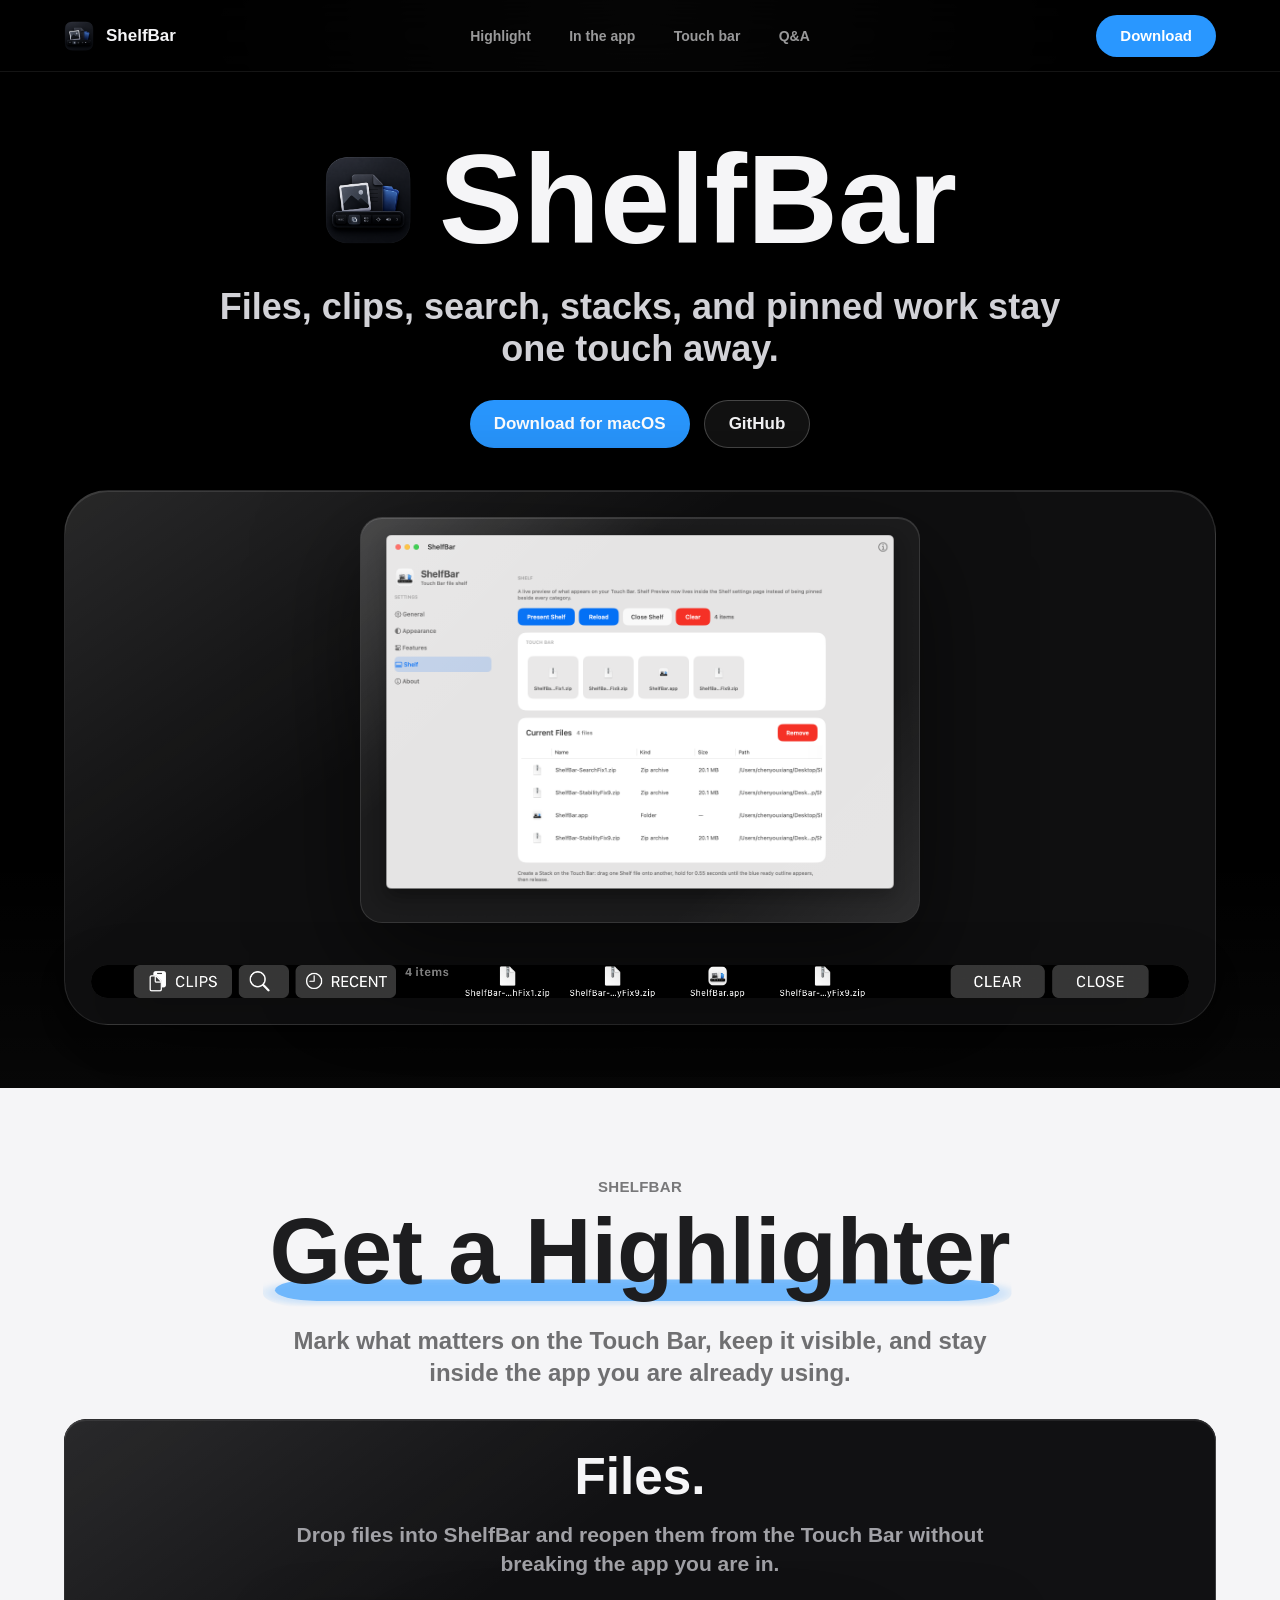
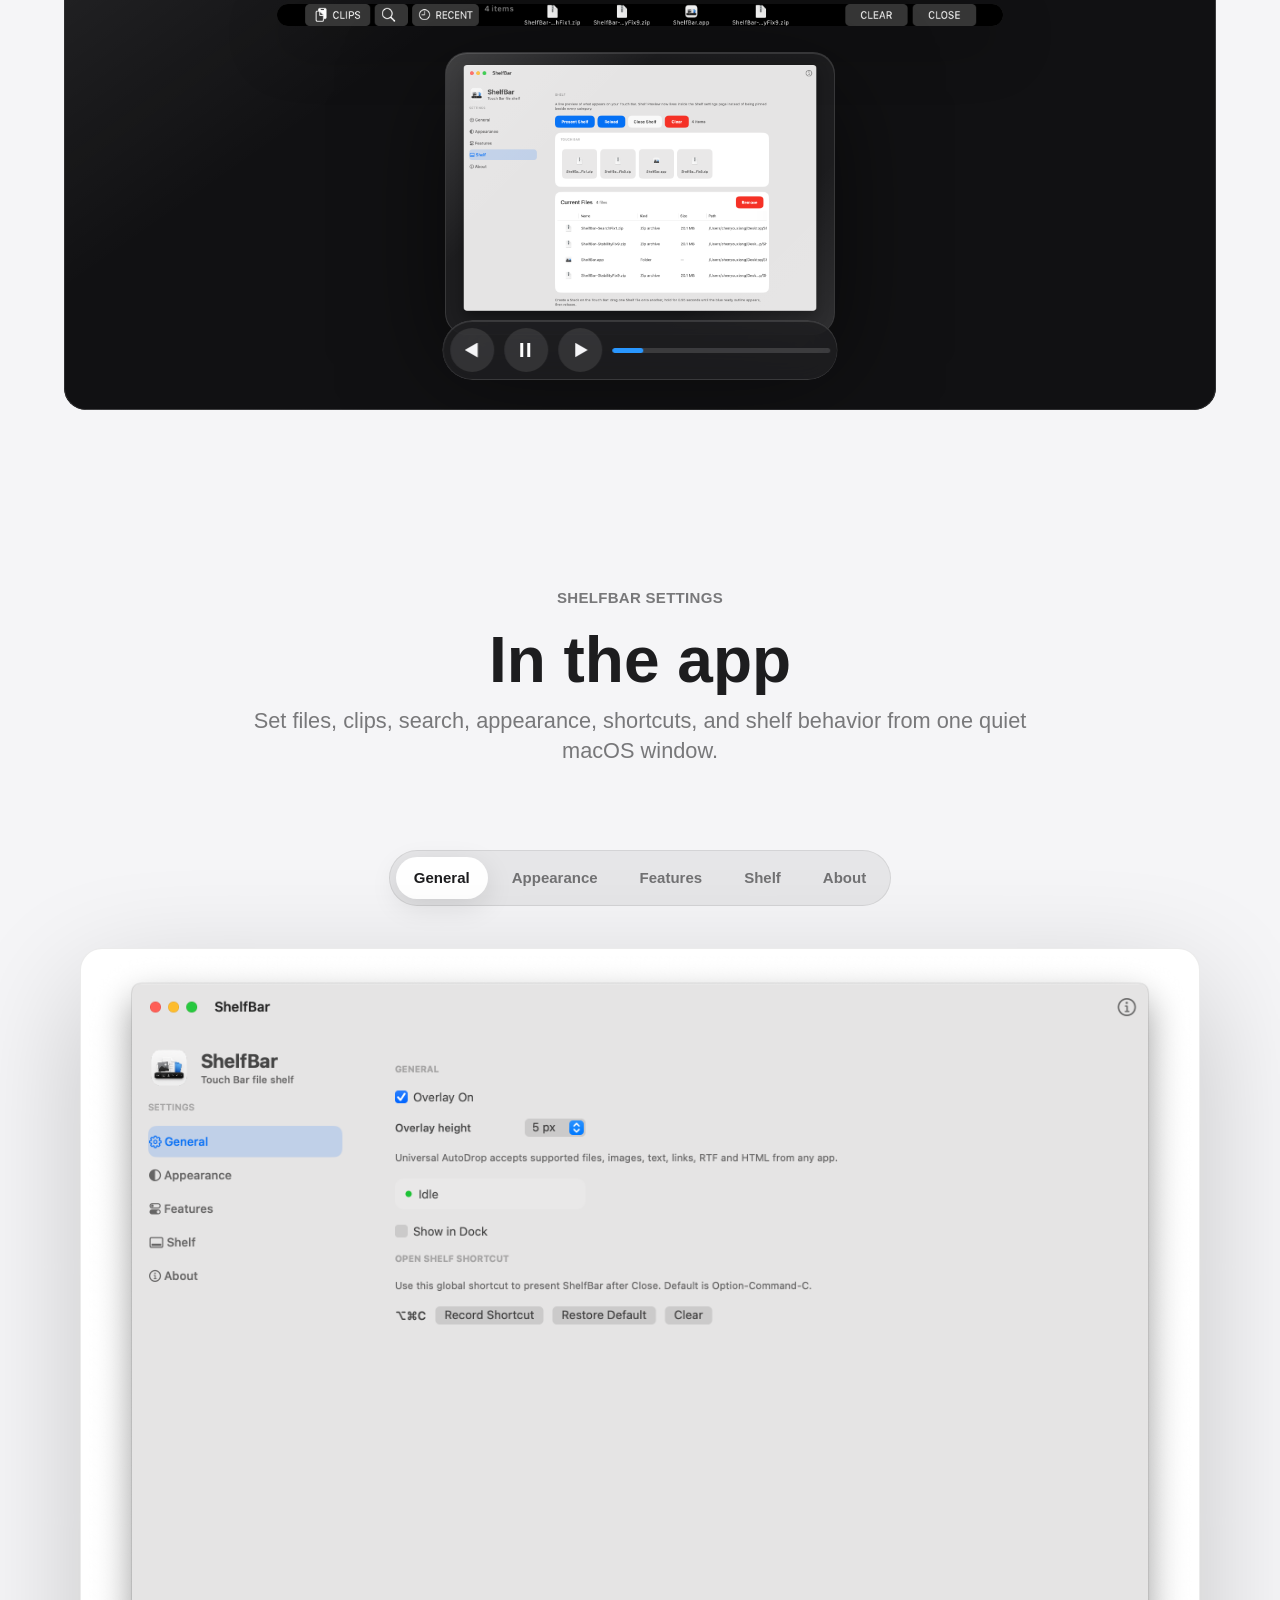
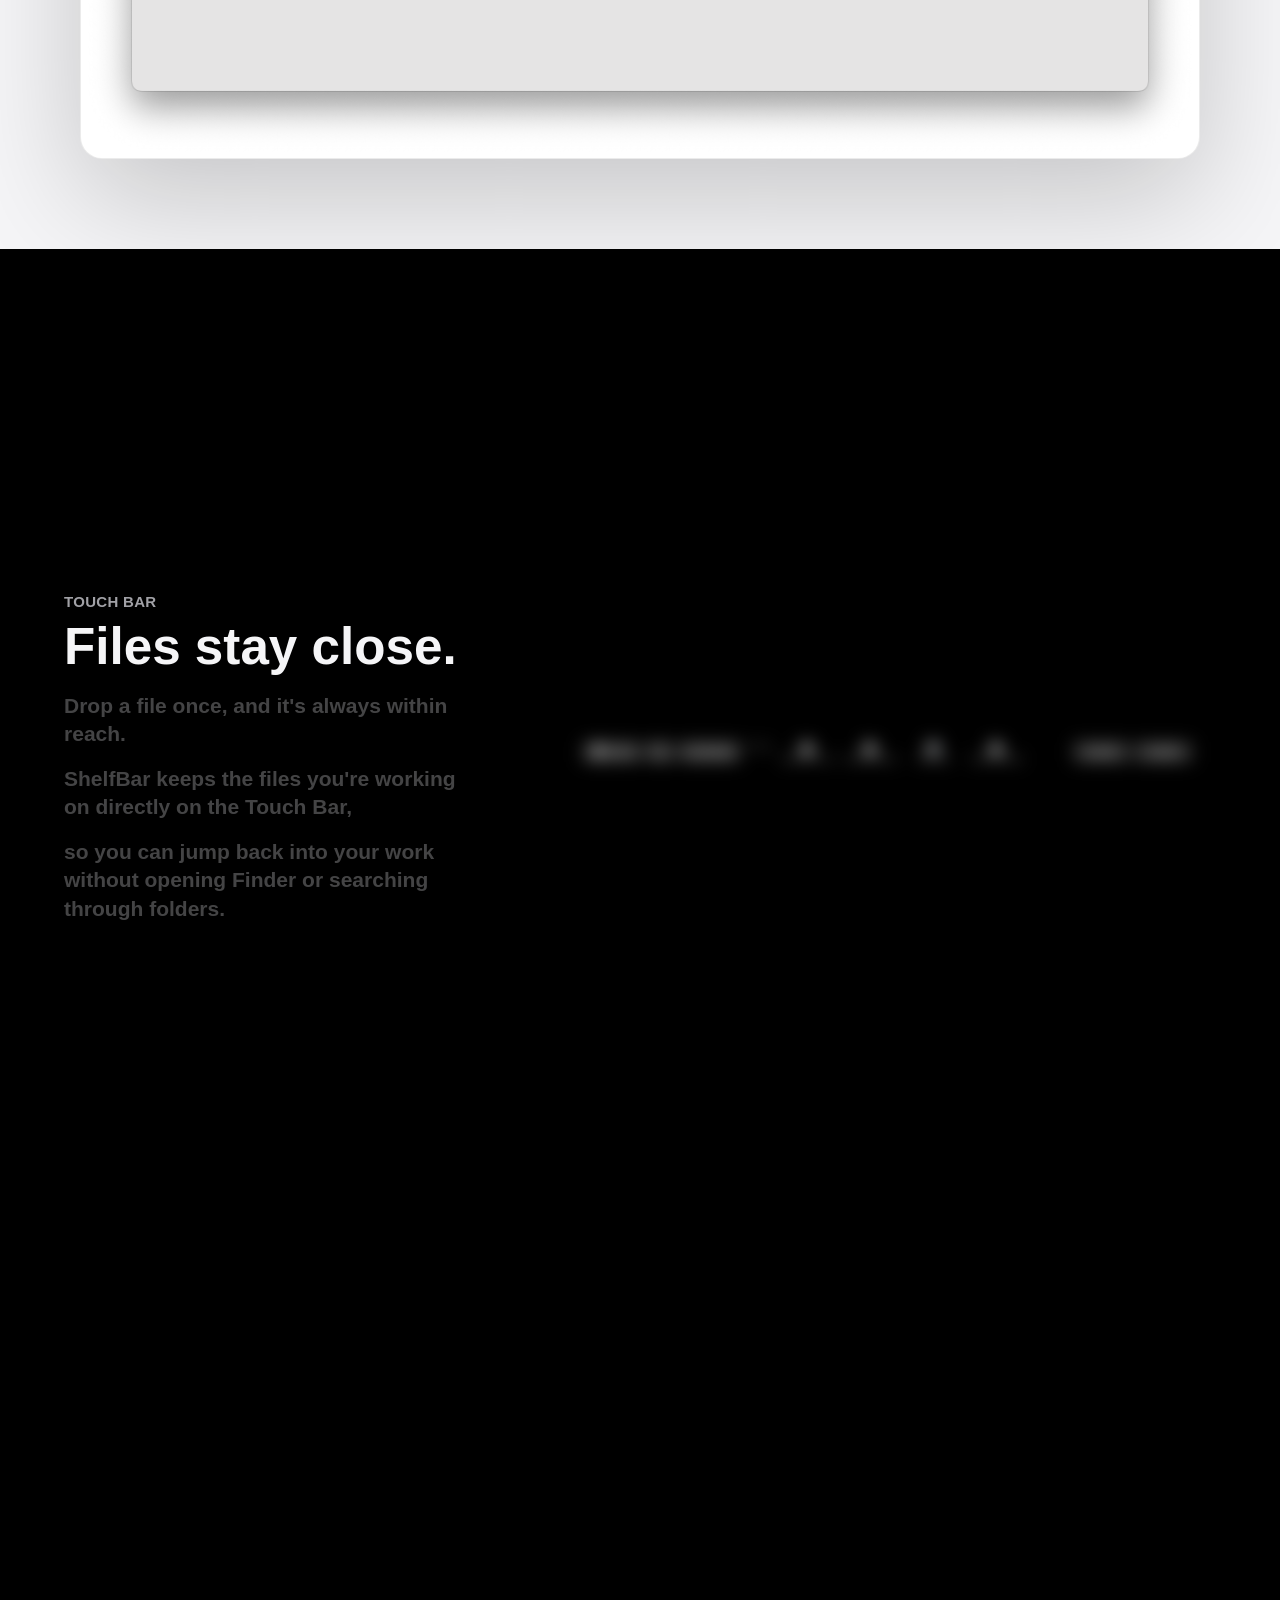
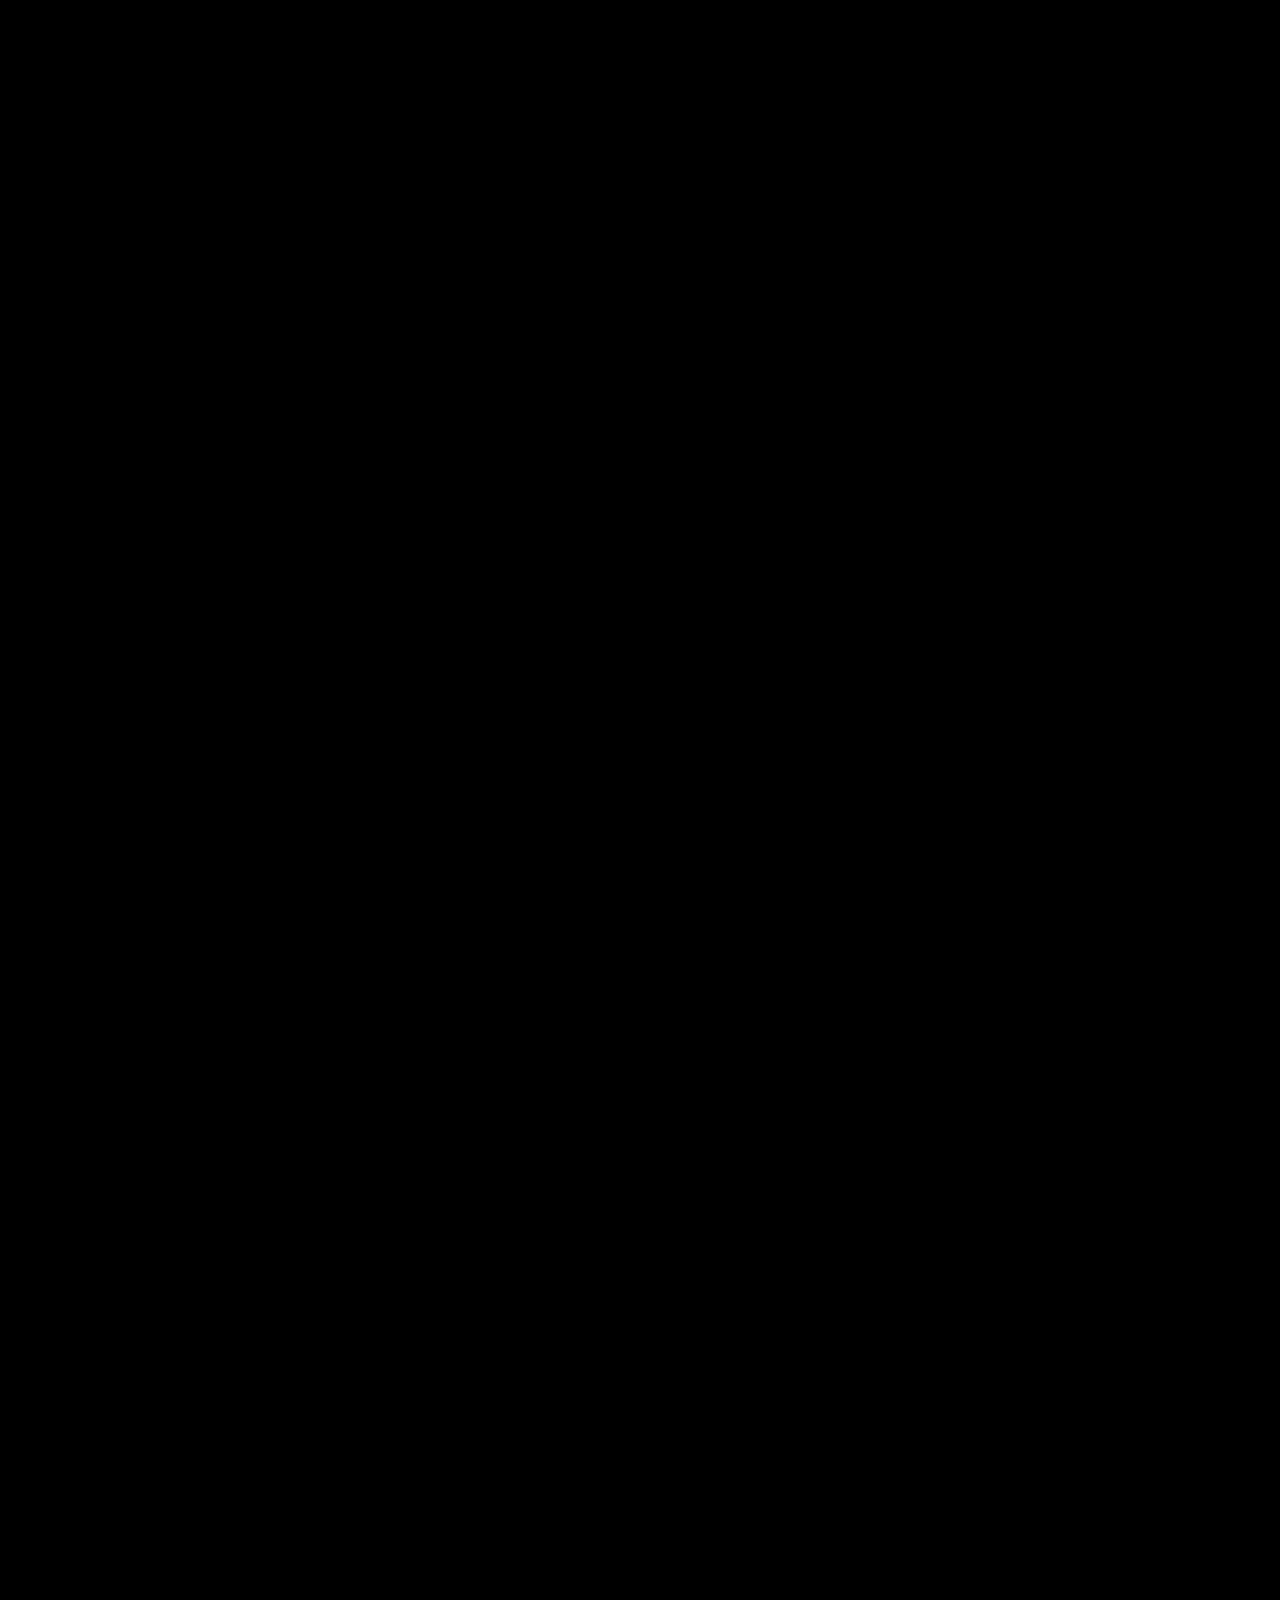
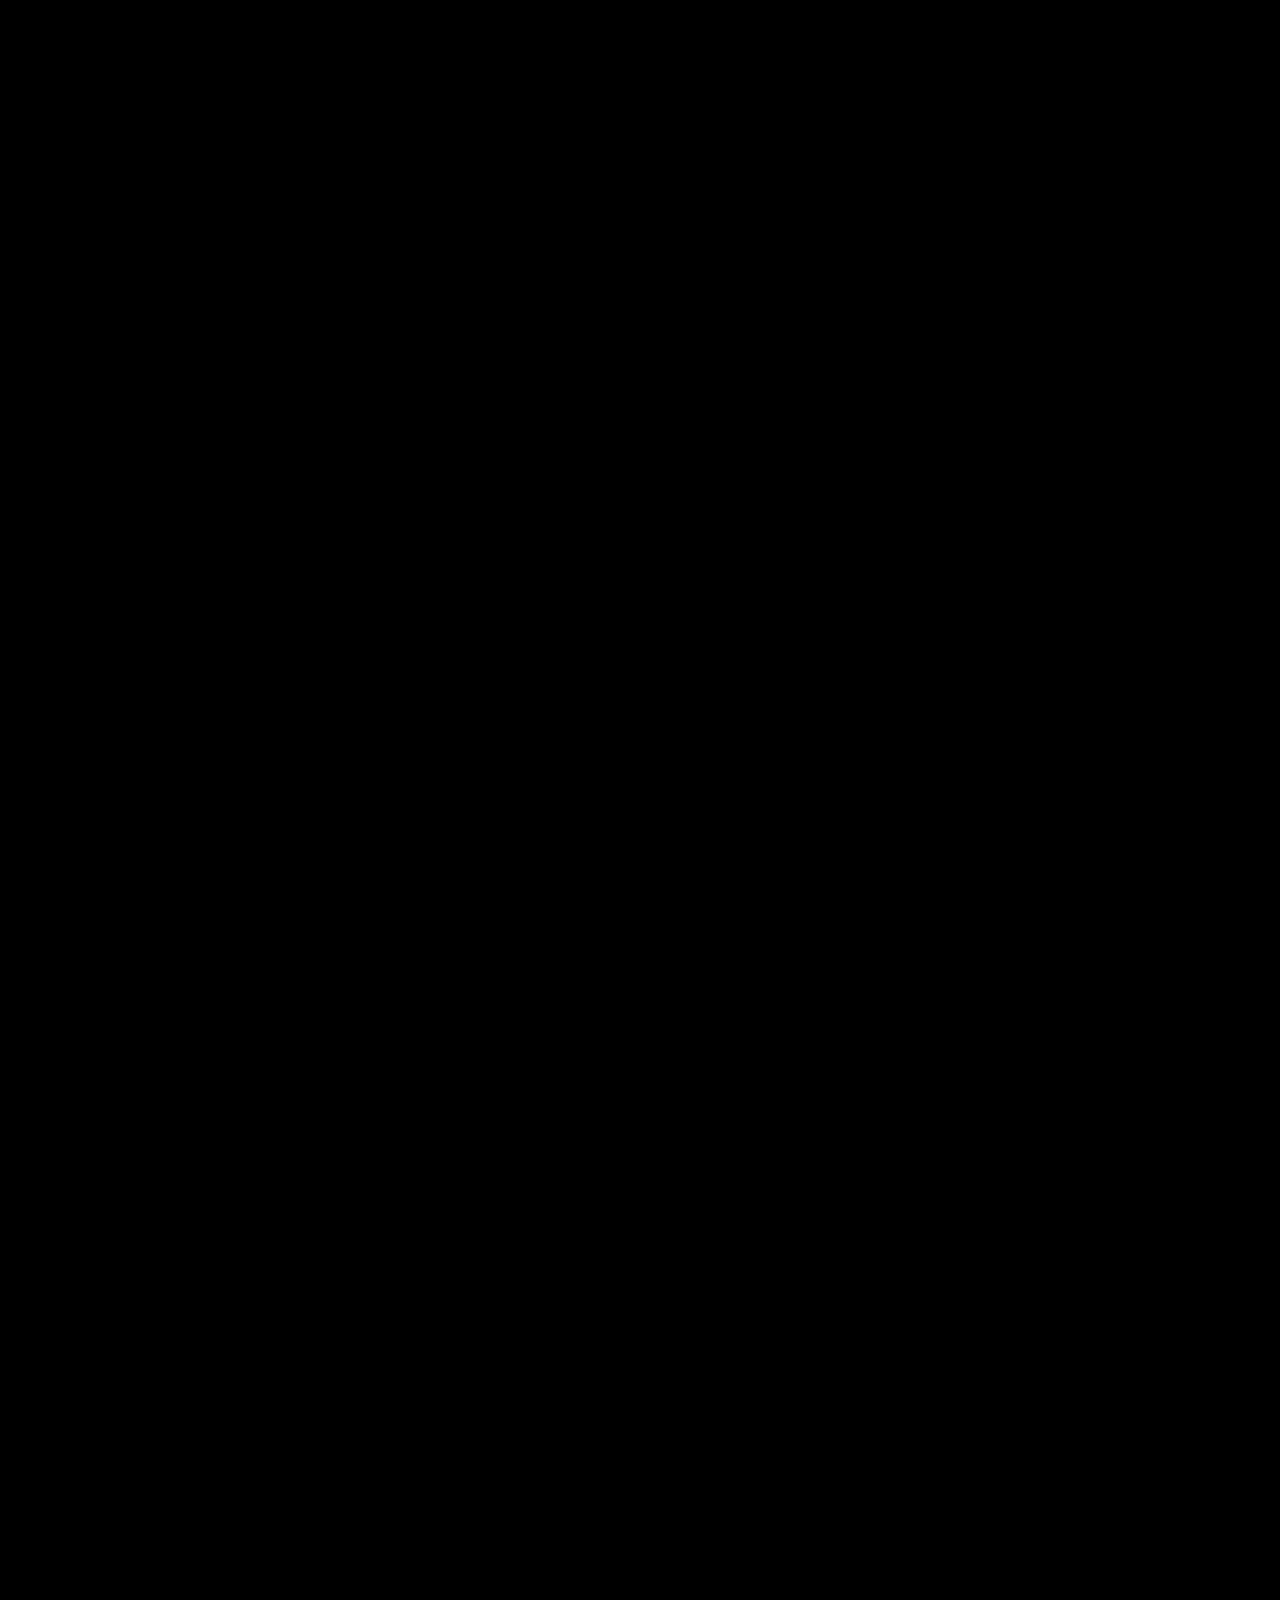
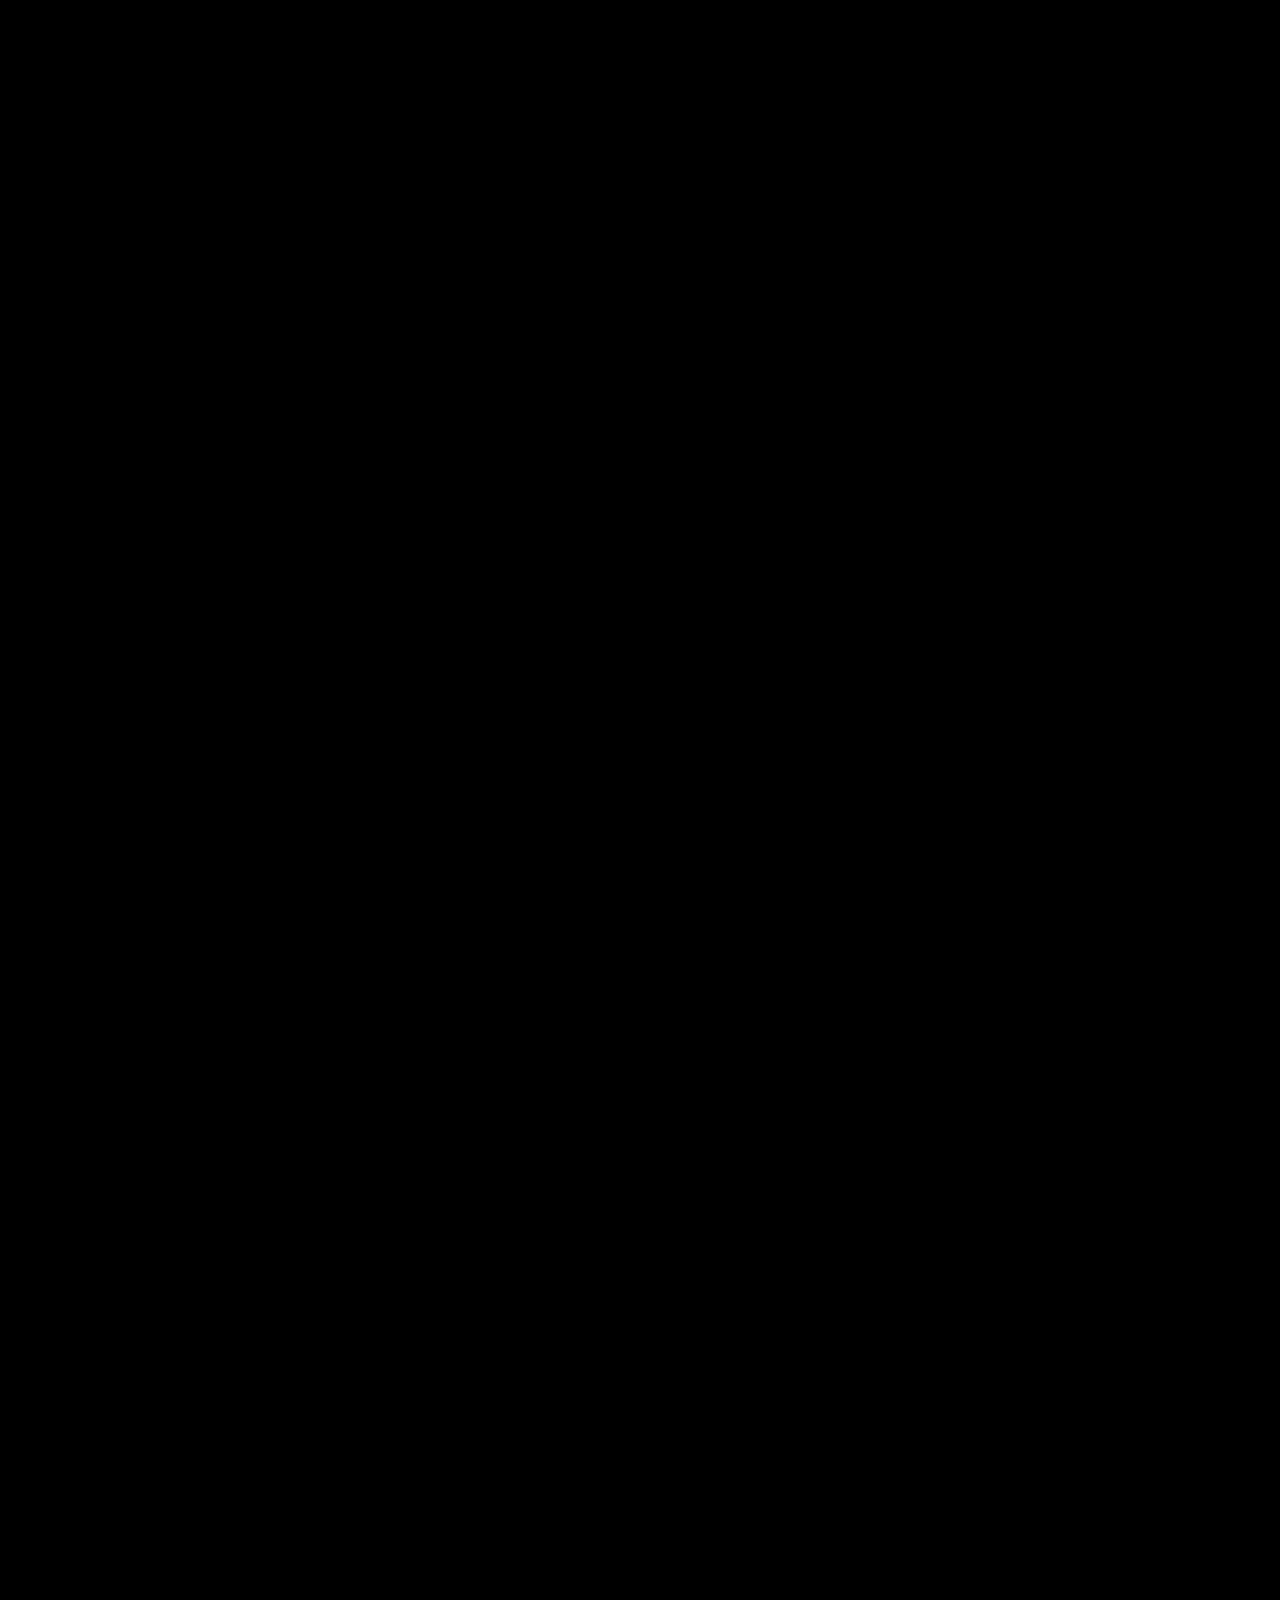
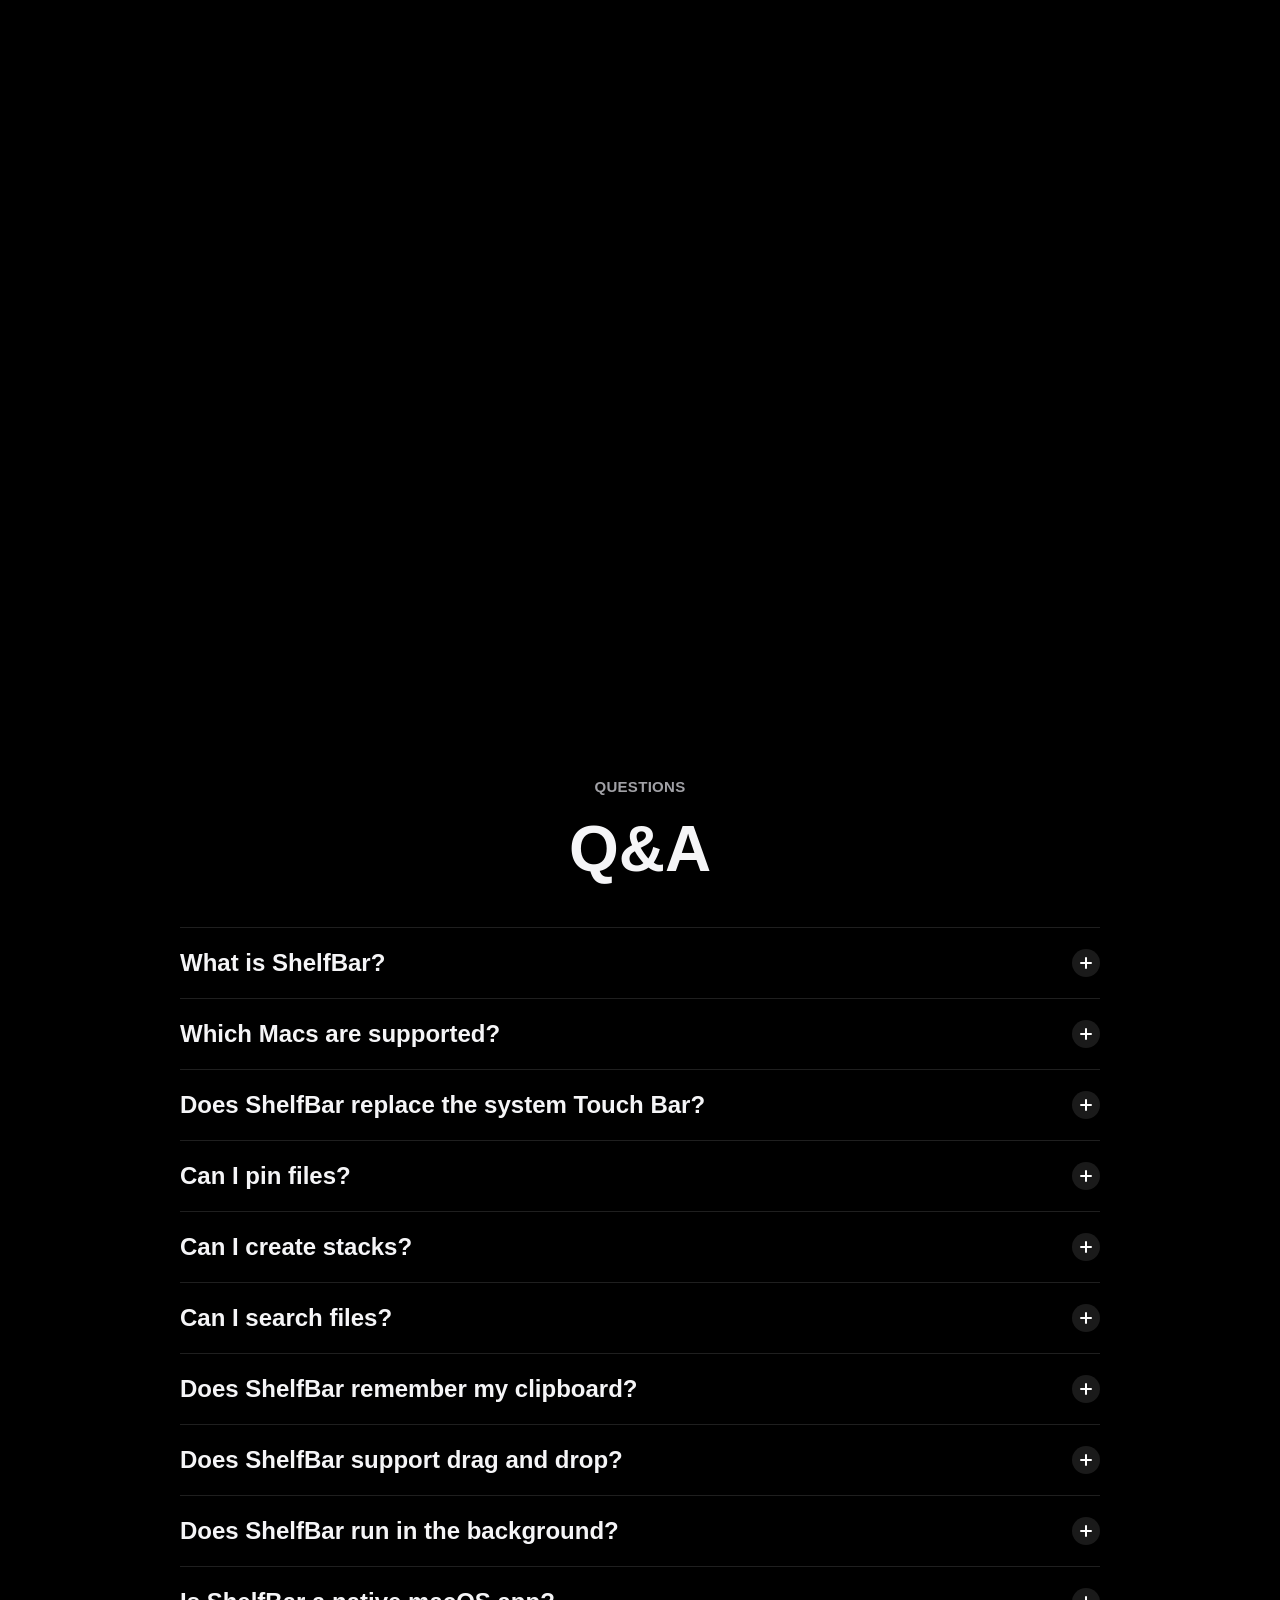
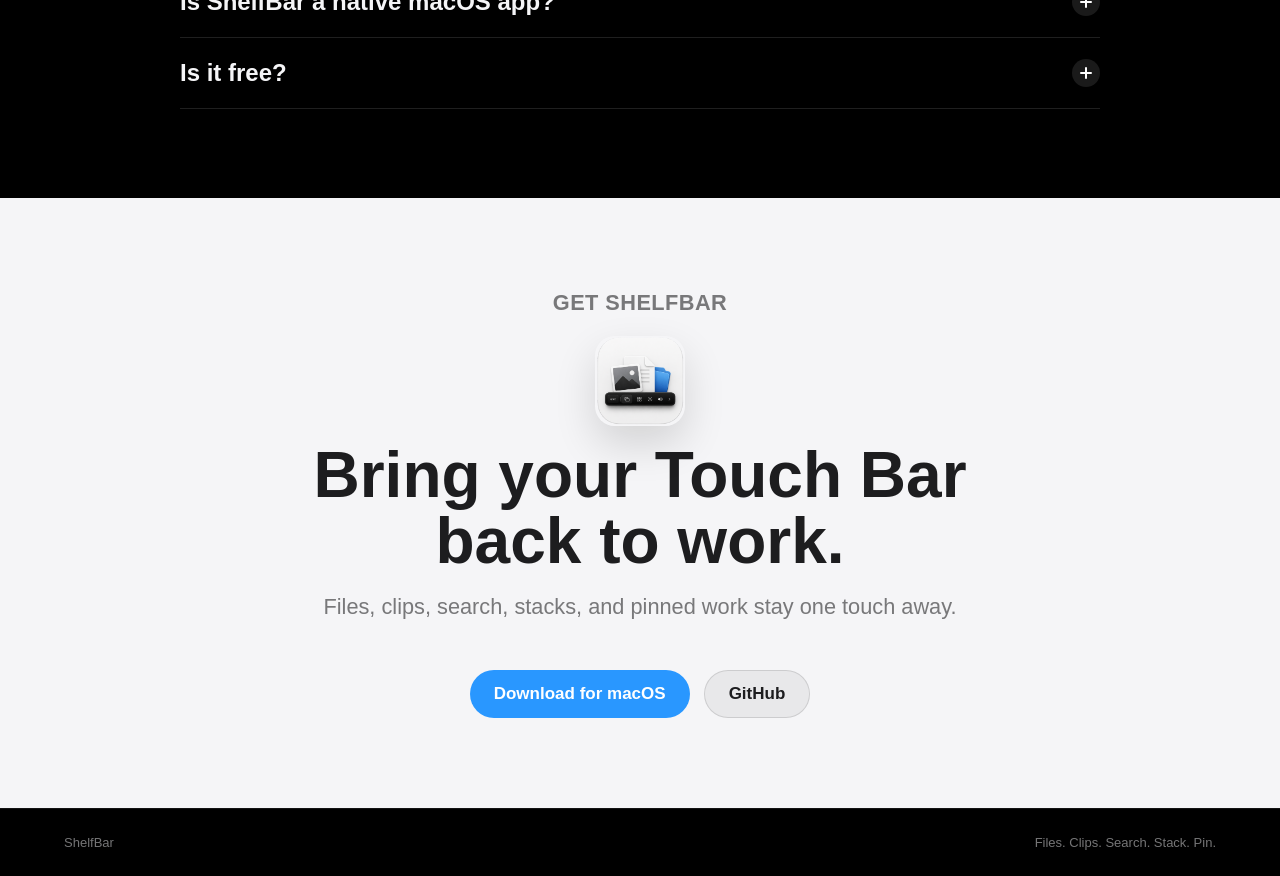
==== commit 5659c4ed: "Deploy tighter highlight carousel" ====
--- a/index.html
+++ b/index.html
@@ -9,7 +9,7 @@
       content="ShelfBar turns the Touch Bar into a workspace for files, clips, search, stacks, and pinned work."
     >
     <link rel="icon" href="assets/shelfbar-brand-dark.png">
-    <link rel="stylesheet" href="styles.css?v=touchbar-20260908-highlight-once-001">
+    <link rel="stylesheet" href="styles.css?v=touchbar-20260913-highlight-fit-002">
   </head>
   <body>
     <header class="site-header" aria-label="ShelfBar navigation">
--- a/styles.css
+++ b/styles.css
@@ -534,8 +534,8 @@
 
 .highlight .highlights-stage {
   position: relative;
-  width: min(100%, 1580px);
-  margin: clamp(28px, 4vw, 48px) auto 0;
+  width: min(100%, 1280px);
+  margin: clamp(16px, 2.8vw, 30px) auto 0;
 }
 
 .carousel-viewport {
@@ -554,10 +554,10 @@
     "product";
   align-items: center;
   justify-items: center;
-  gap: clamp(20px, 3.2vw, 38px);
+  gap: clamp(14px, 2.2vw, 26px);
   min-height: 0;
-  padding: clamp(24px, 4vw, 44px);
-  padding-bottom: clamp(90px, 7vw, 112px);
+  padding: clamp(18px, 3vw, 30px);
+  padding-bottom: clamp(74px, 5.5vw, 88px);
   border: 1px solid var(--line);
   border-radius: var(--radius-lg);
   background:
@@ -605,6 +605,7 @@
 }
 
 .highlight .carousel-copy .eyebrow {
+  display: none;
   color: var(--muted);
 }
 
@@ -675,12 +676,12 @@
 
 .carousel-product .stage-touchbar {
   grid-area: bar;
-  width: min(100%, 2008px);
+  width: min(66.666%, 1339px);
 }
 
 .carousel-product .stage-app {
   grid-area: product;
-  width: min(100%, 760px);
+  width: min(100%, 390px);
 }
 
 .carousel-panel > .carousel-product {
@@ -740,19 +741,18 @@
 
 .circle-button::before {
   content: "";
-  width: 0;
-  height: 0;
-  border-top: 7px solid transparent;
-  border-bottom: 7px solid transparent;
+  width: 13px;
+  height: 15px;
+  background: currentColor;
 }
 
 .circle-button[data-carousel-prev]::before {
-  border-right: 10px solid currentColor;
+  clip-path: polygon(100% 0, 0 50%, 100% 100%);
   transform: translateX(-1px);
 }
 
 .circle-button[data-carousel-next]::before {
-  border-left: 10px solid currentColor;
+  clip-path: polygon(0 0, 100% 50%, 0 100%);
   transform: translateX(1px);
 }
 
@@ -1428,6 +1428,10 @@
     padding-bottom: 84px;
   }
 
+  .carousel-product .stage-app {
+    width: min(100%, 250px);
+  }
+
   .carousel-copy h3,
   .story-copy h2,
   .section-heading h2,
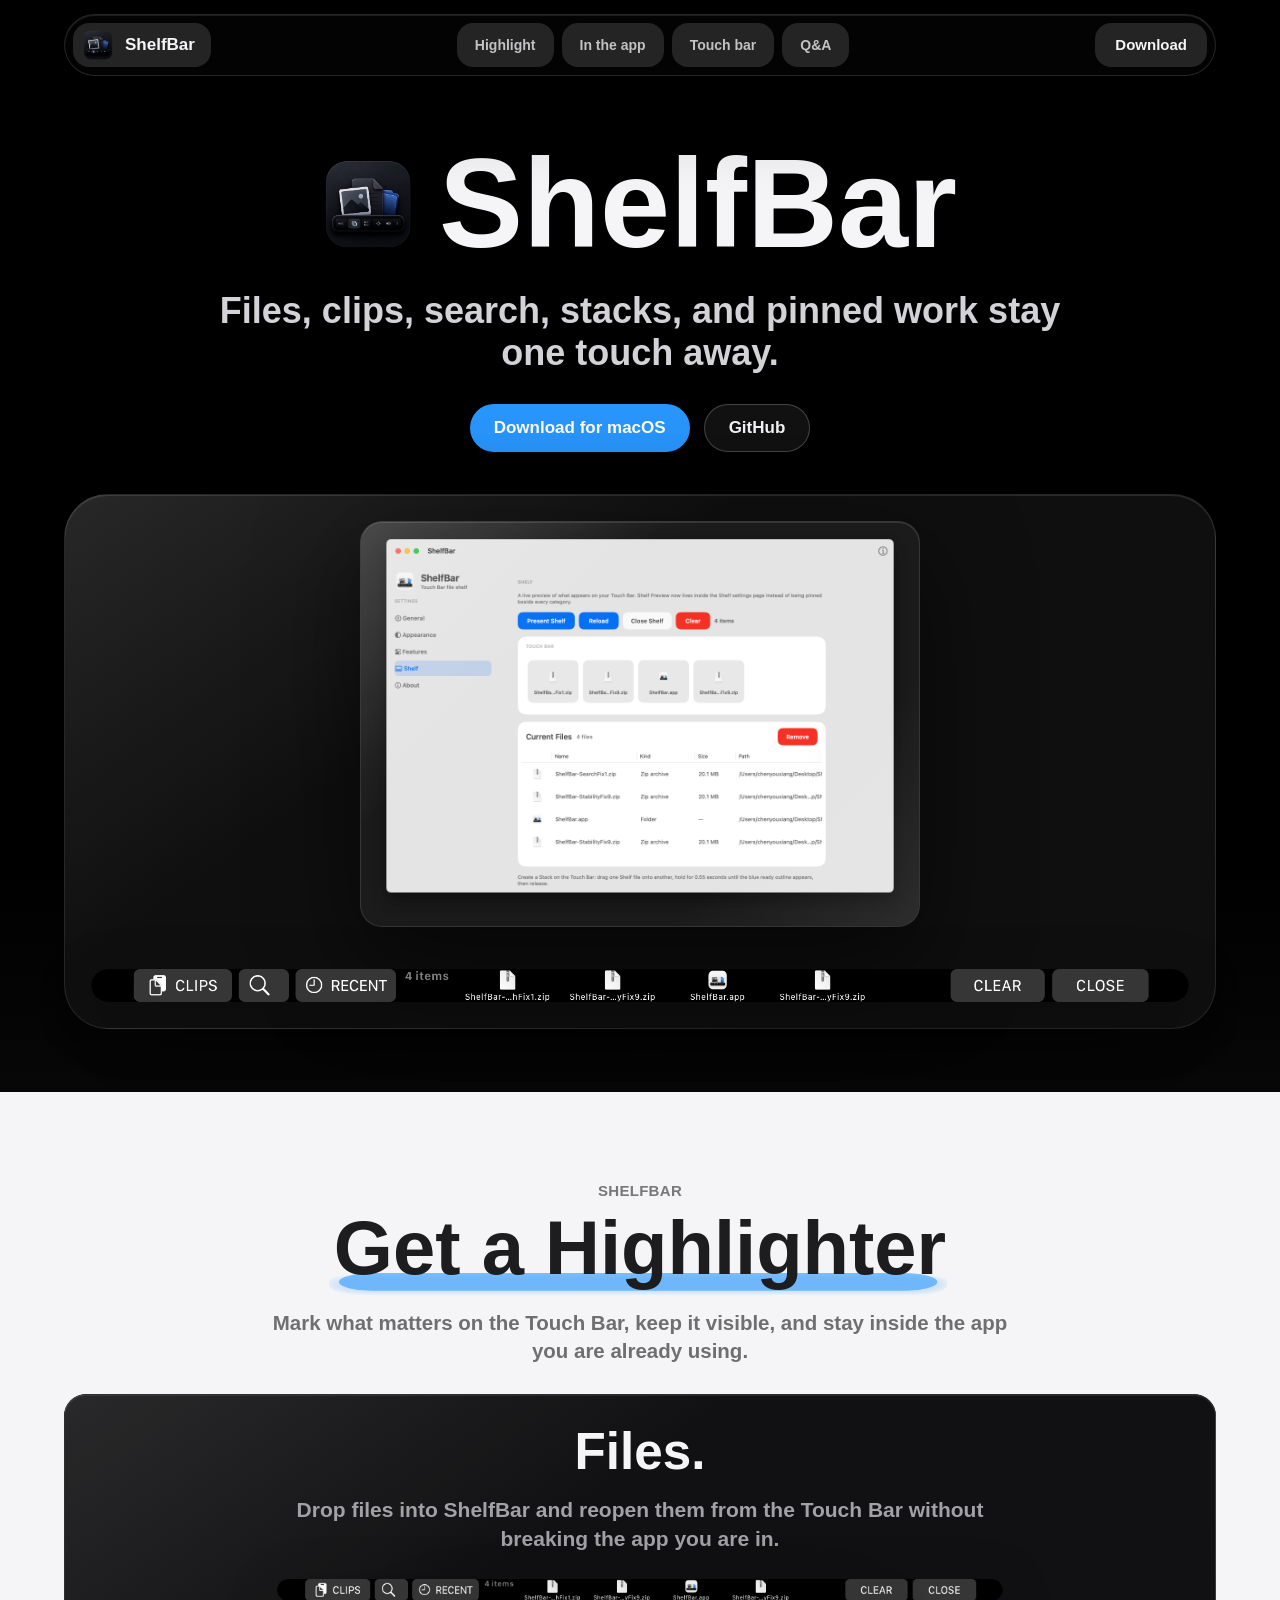
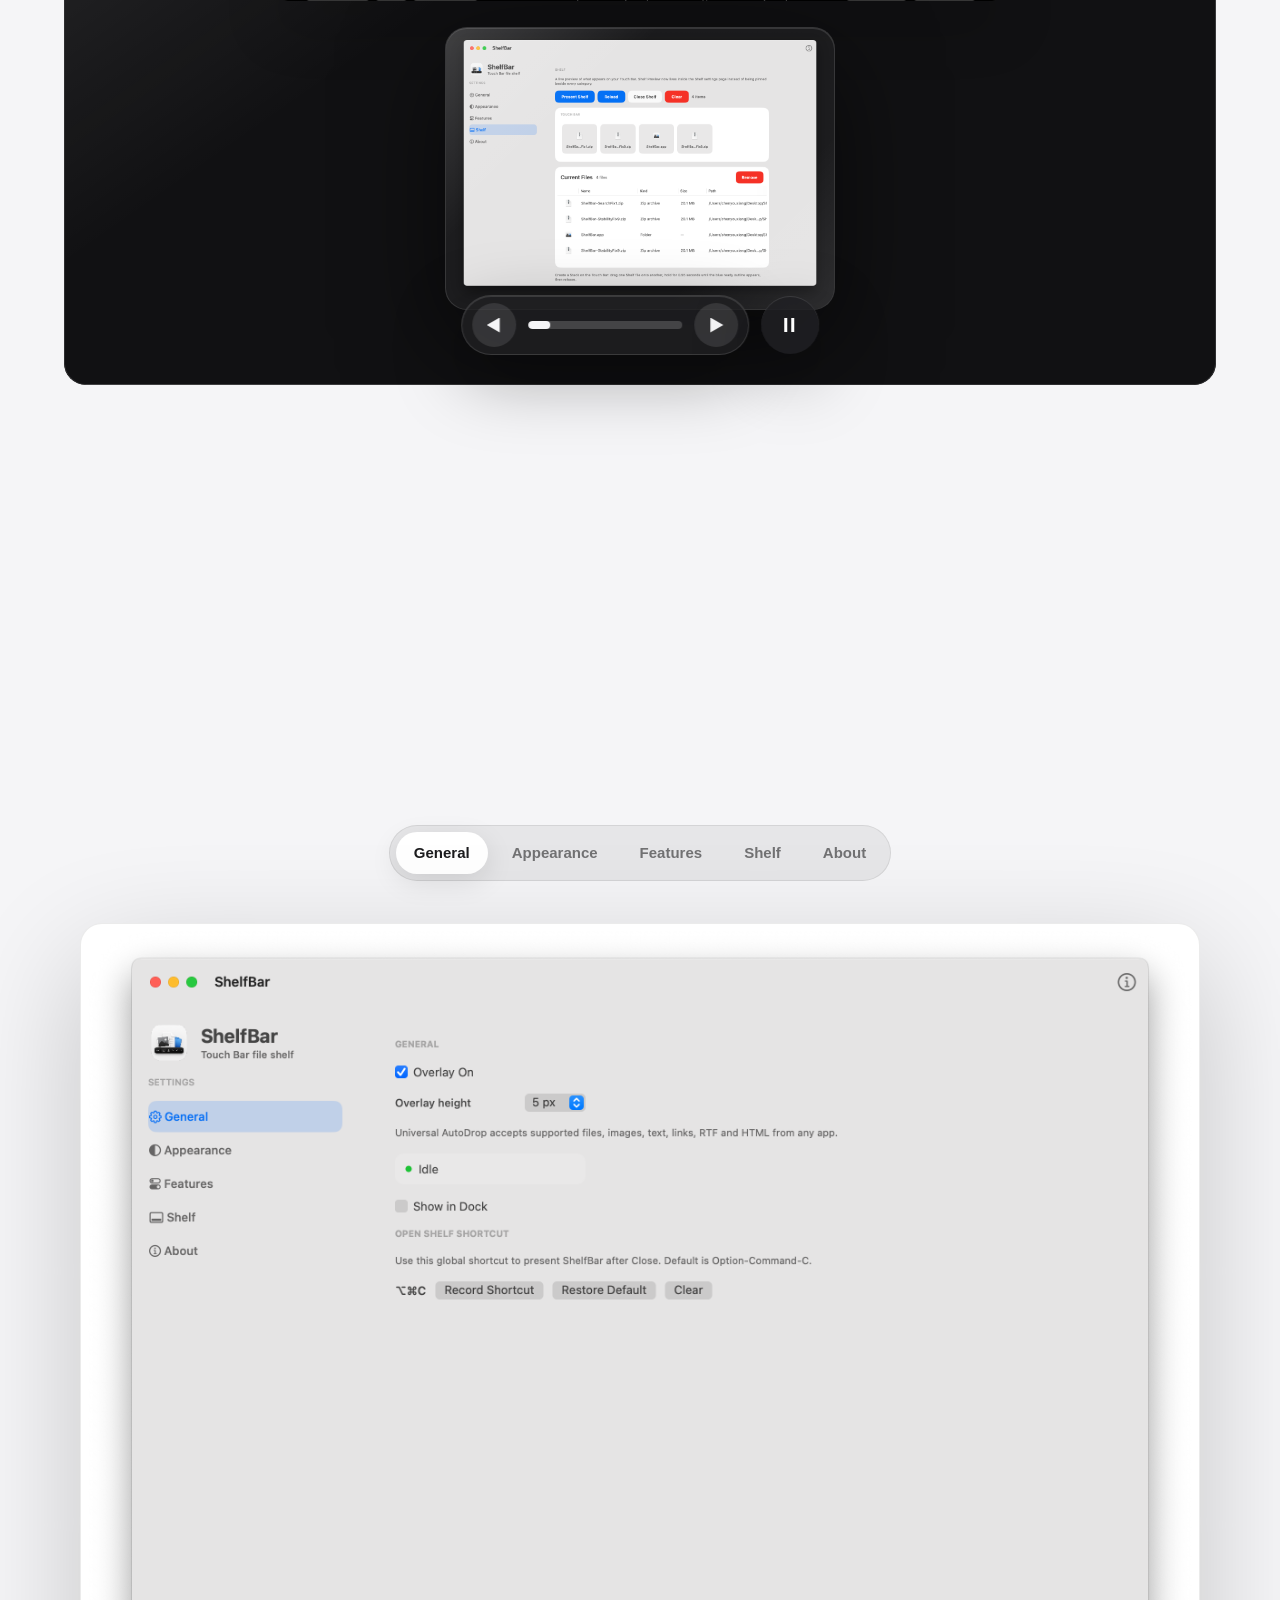
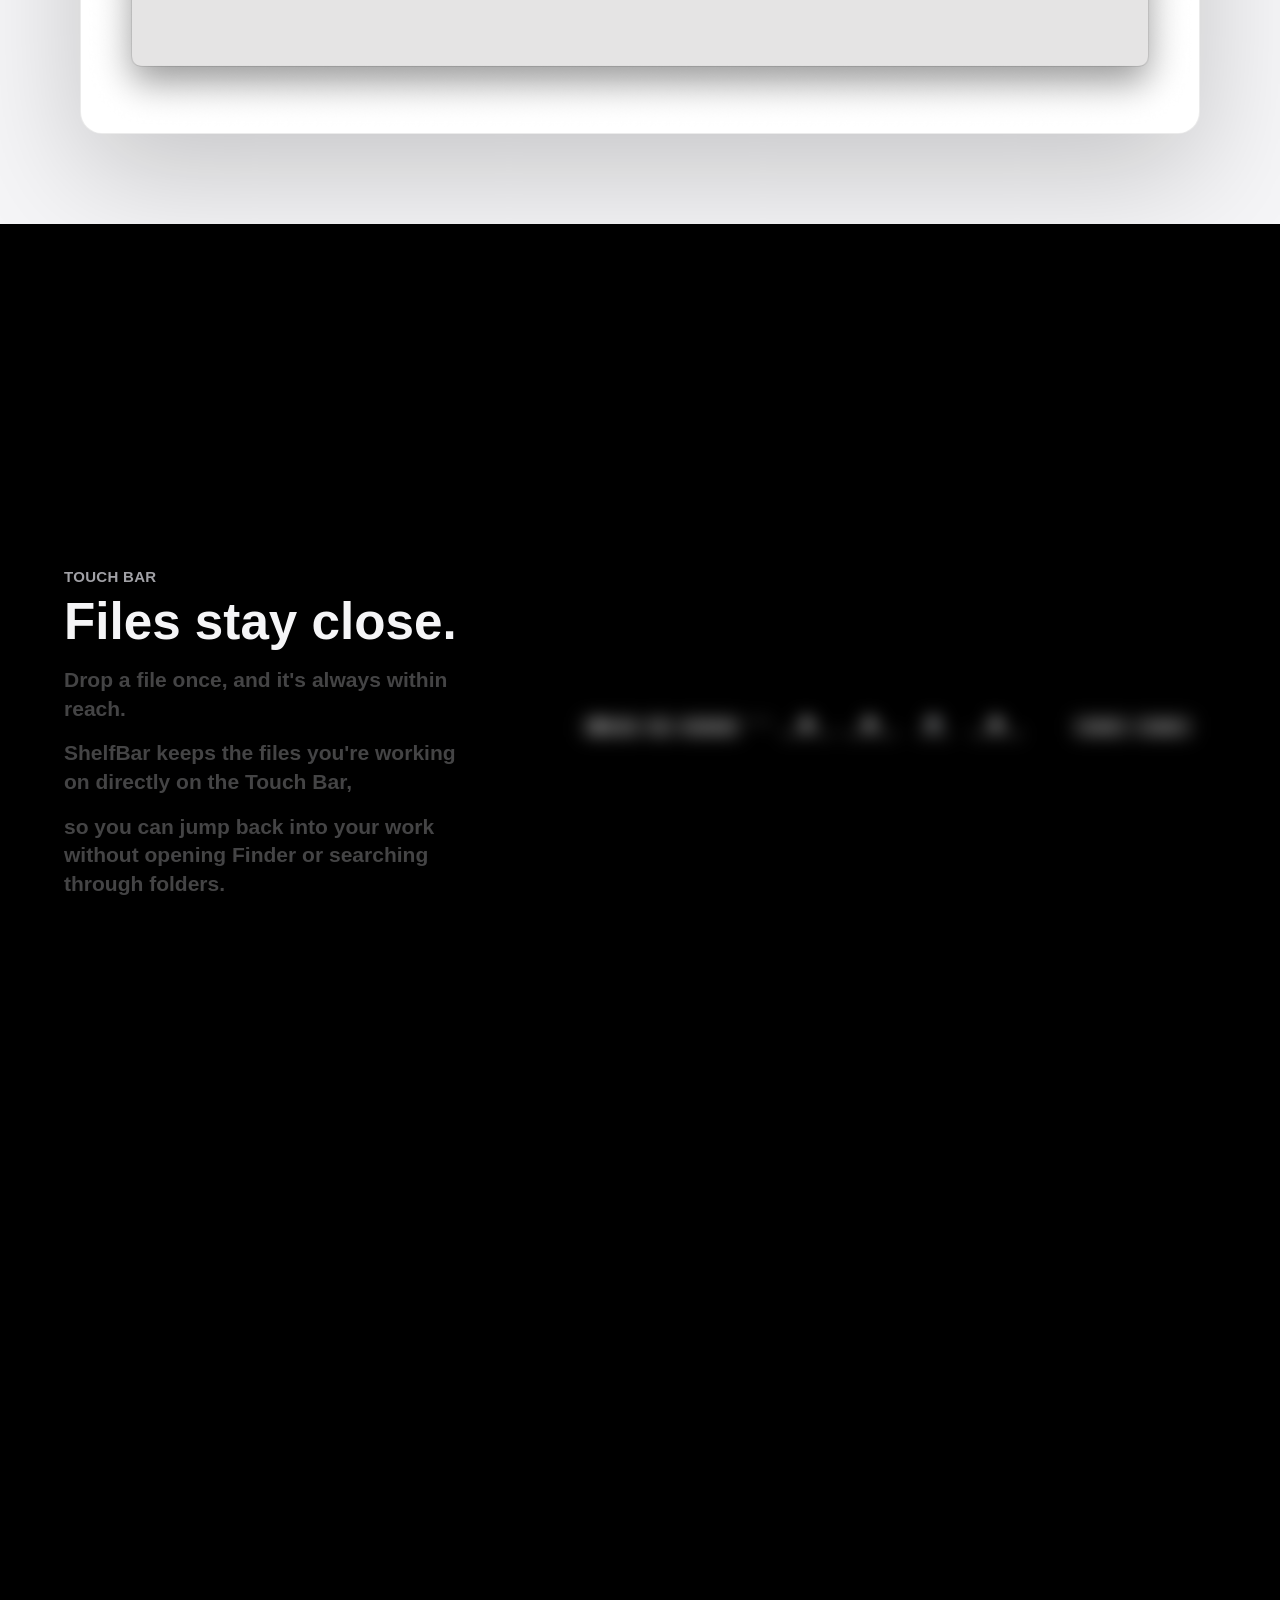
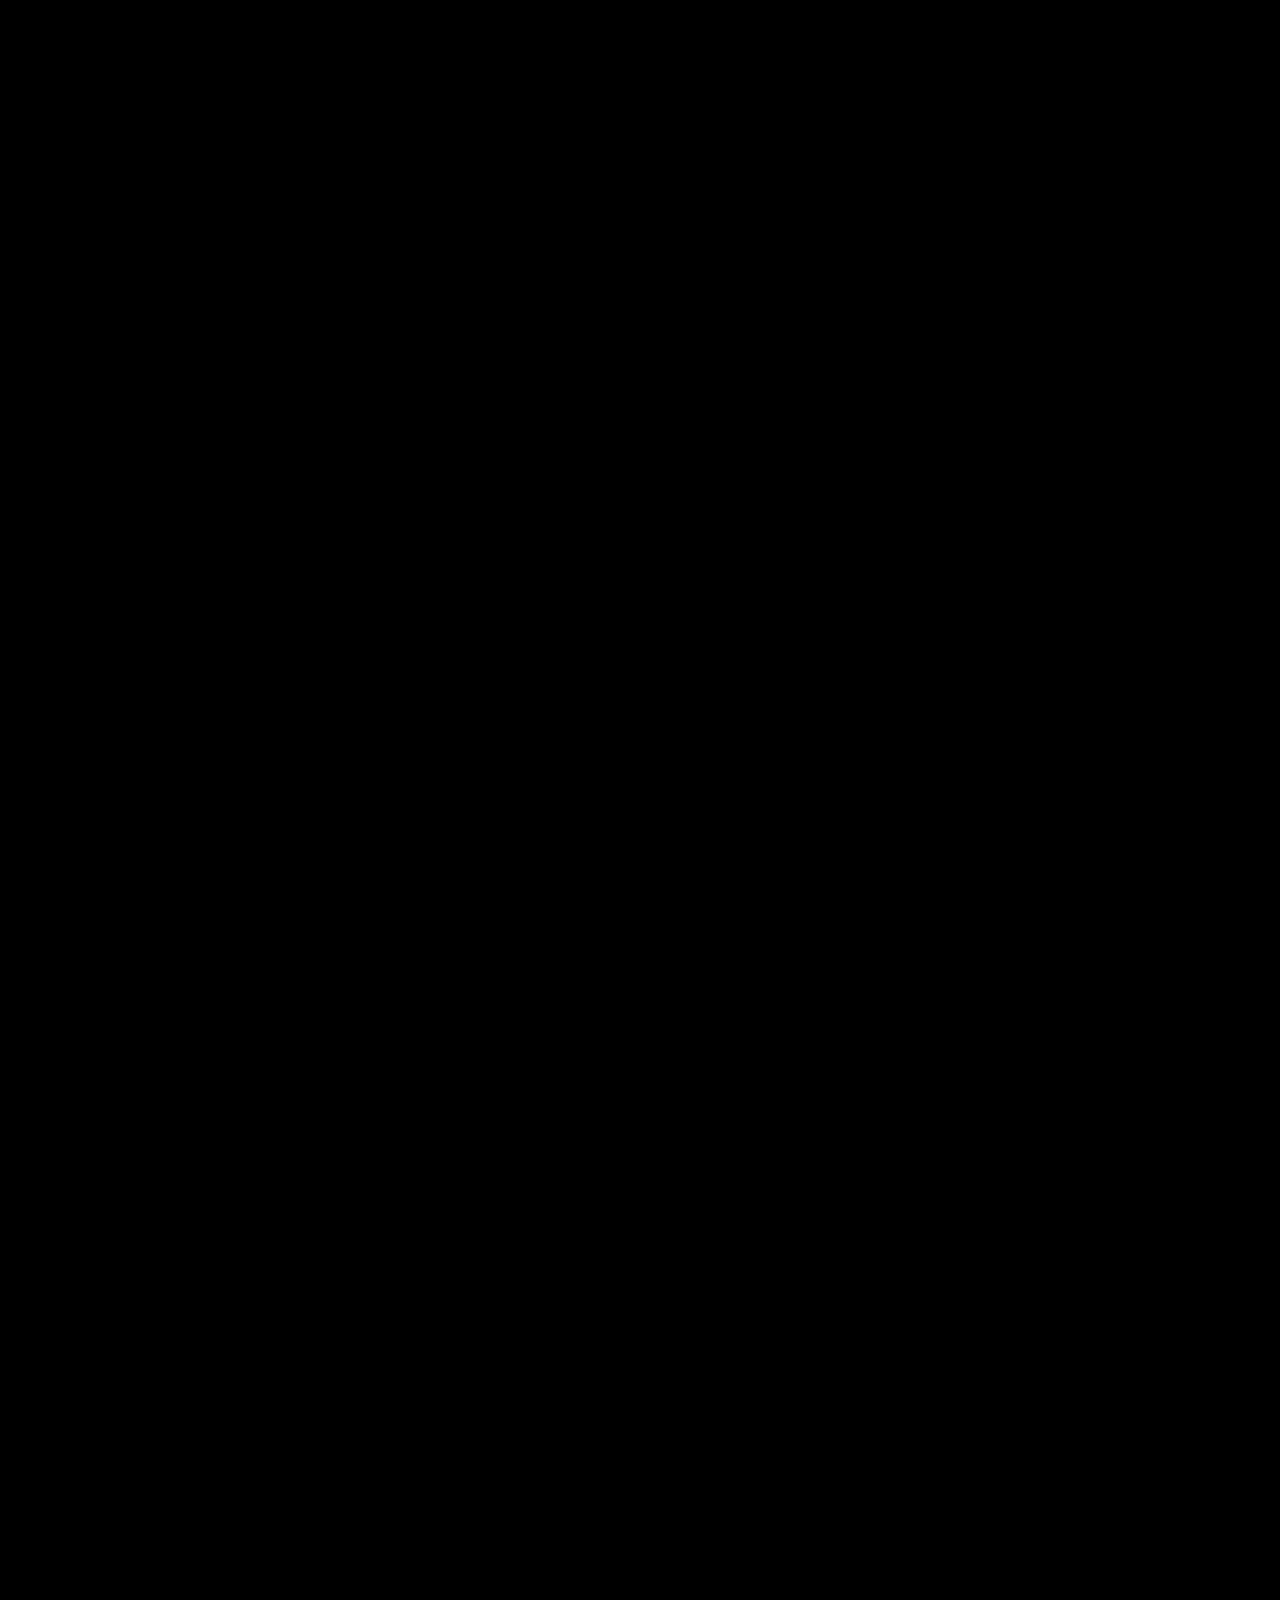
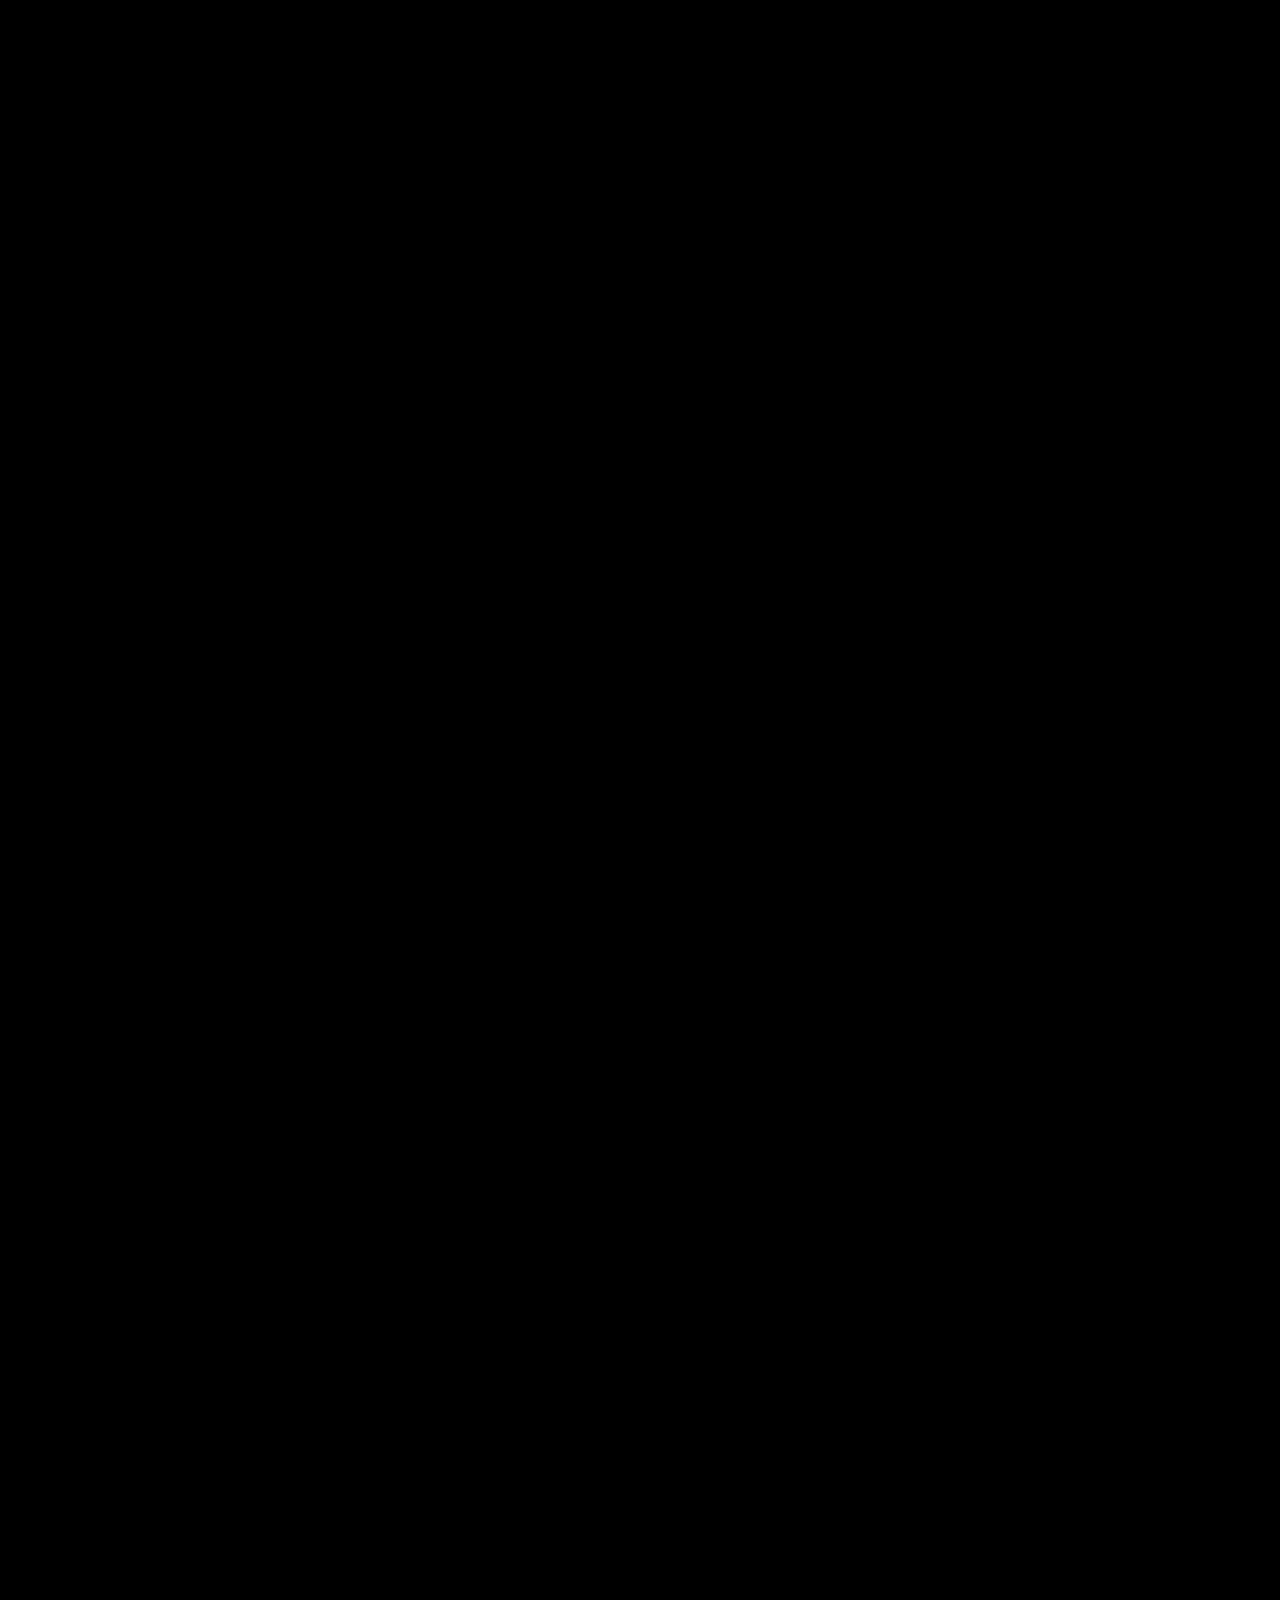
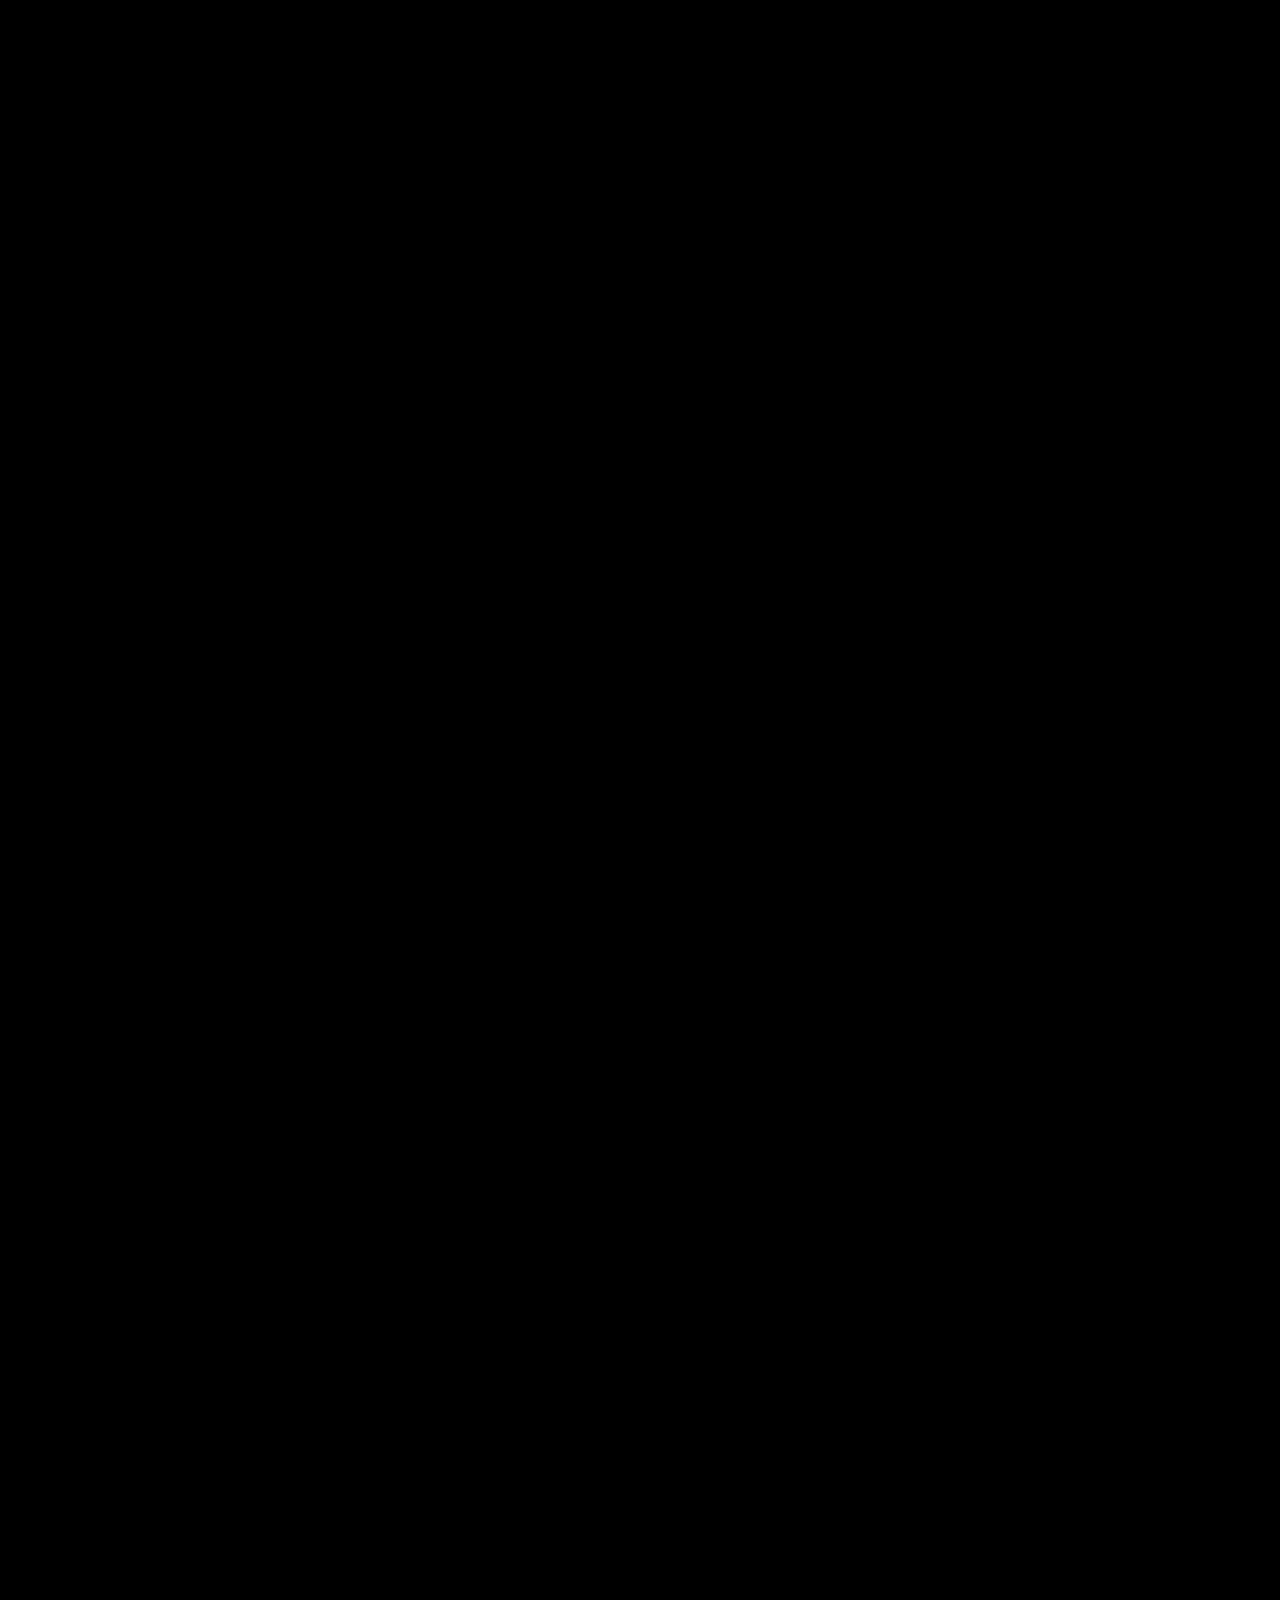
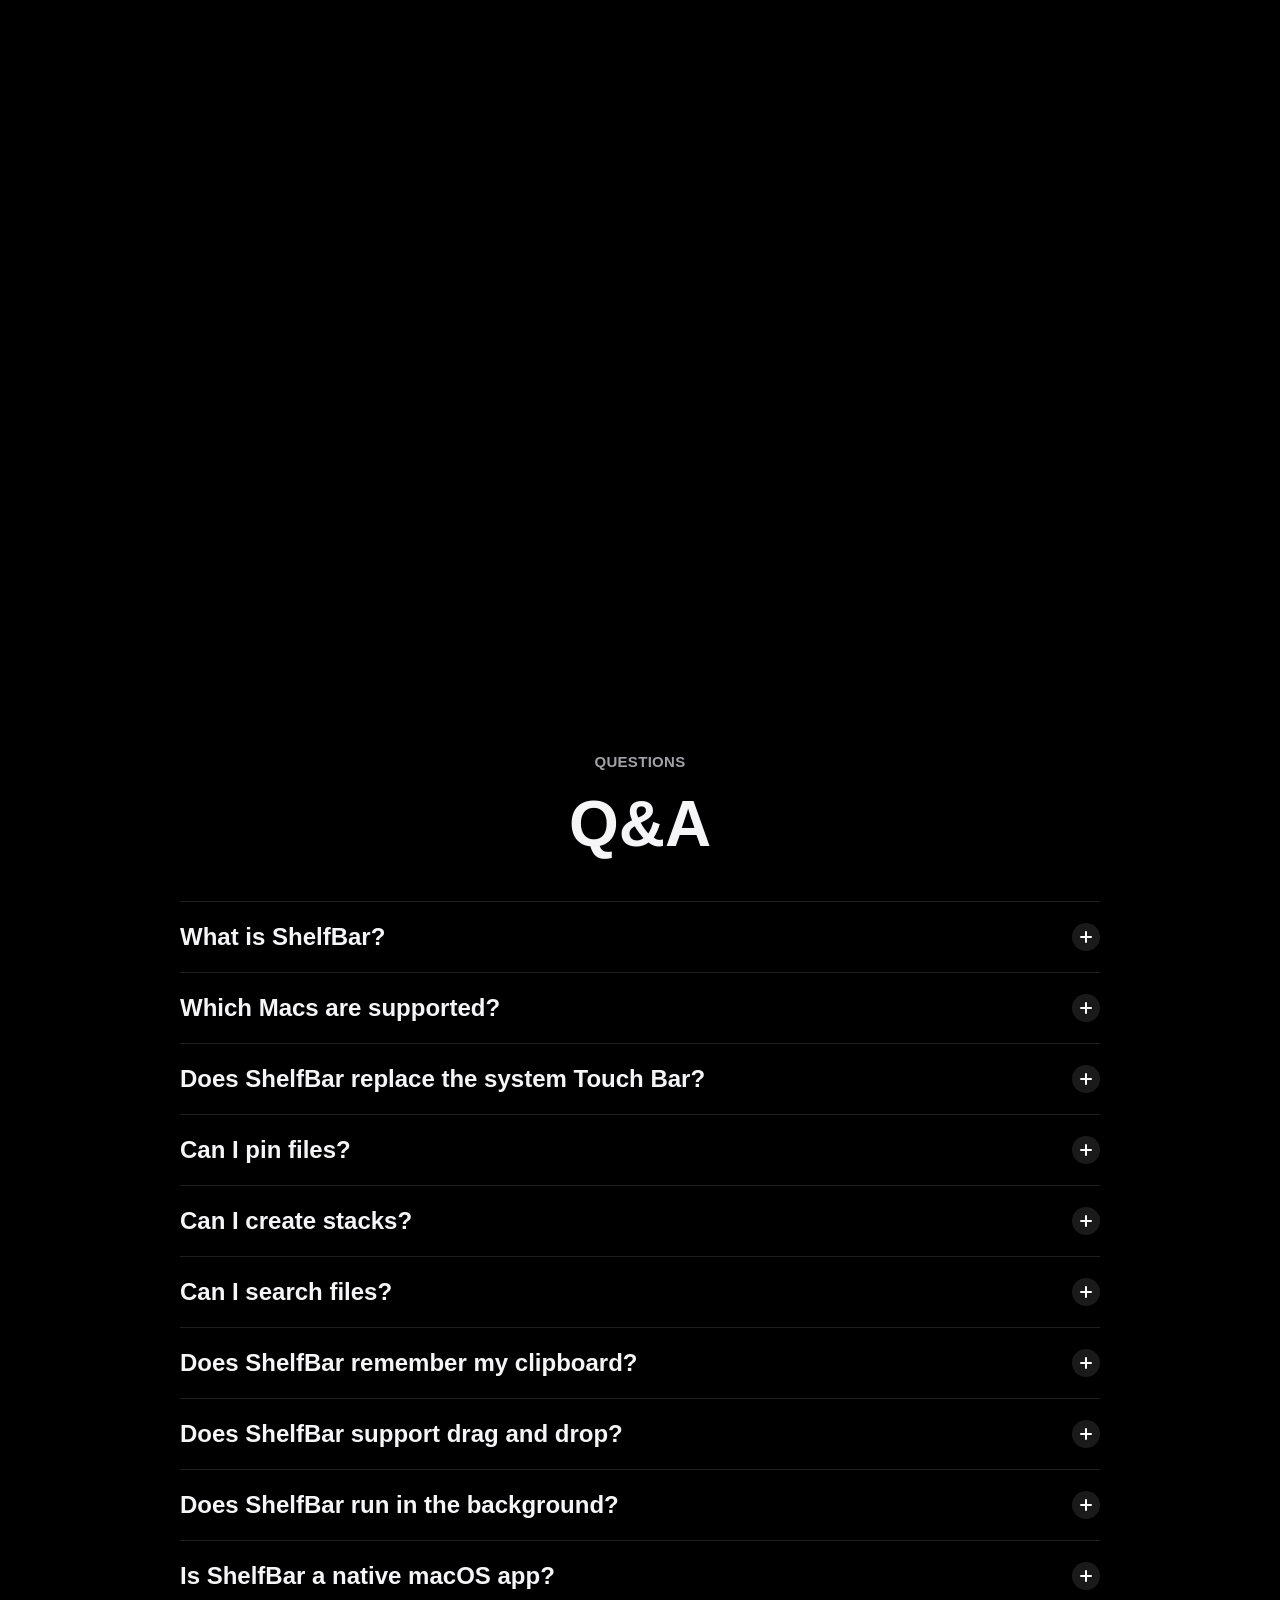
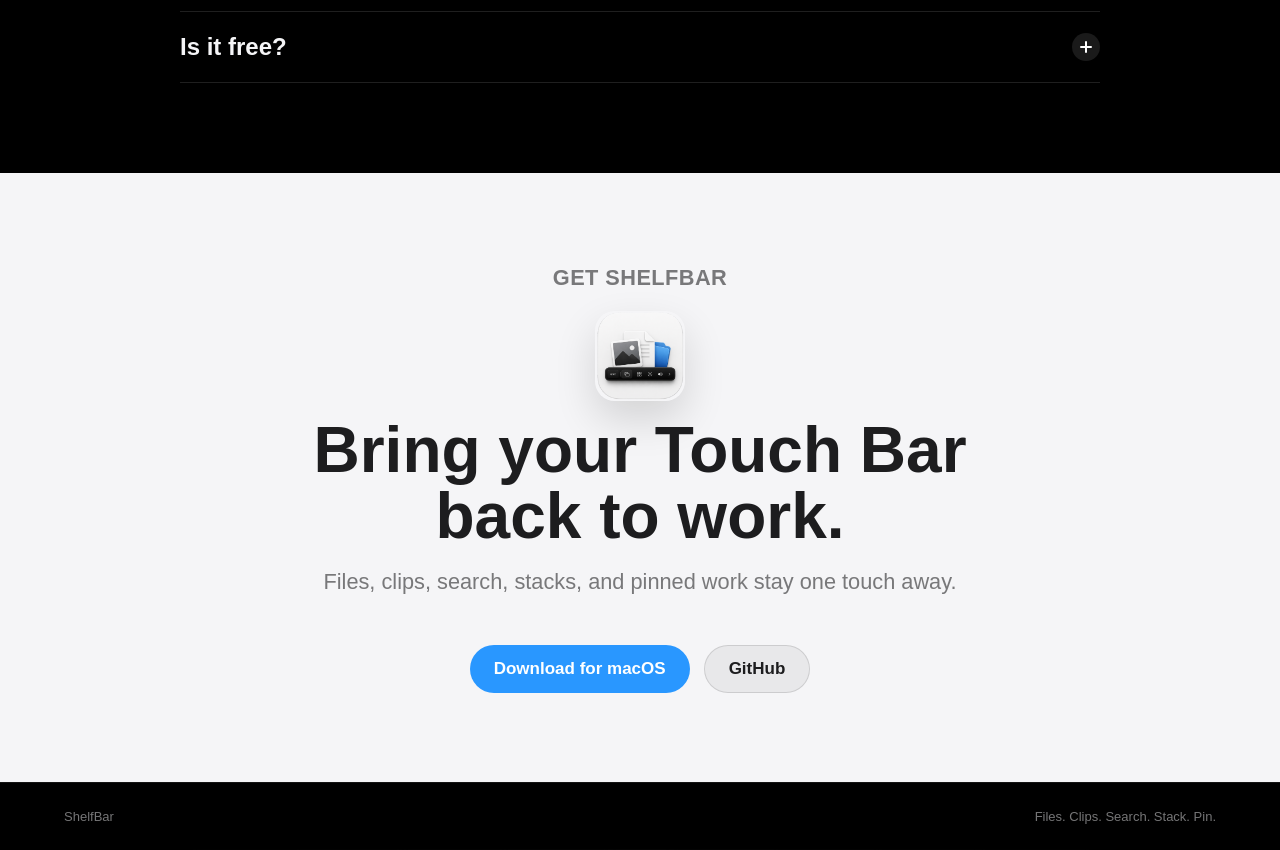
==== commit 5ef61adc: "Deploy Touch Bar navigation restyle" ====
--- a/index.html
+++ b/index.html
@@ -9,7 +9,7 @@
       content="ShelfBar turns the Touch Bar into a workspace for files, clips, search, stacks, and pinned work."
     >
     <link rel="icon" href="assets/shelfbar-brand-dark.png">
-    <link rel="stylesheet" href="styles.css?v=touchbar-20260913-highlight-fit-002">
+    <link rel="stylesheet" href="styles.css?v=touchbar-20261003-apple-touchbar-nav-001">
   </head>
   <body>
     <header class="site-header" aria-label="ShelfBar navigation">
@@ -98,13 +98,15 @@
             </div>
 
             <div class="carousel-controls" aria-label="Highlight playback">
-              <button class="circle-button" type="button" data-carousel-prev aria-label="Previous highlight"><span aria-hidden="true"></span></button>
+              <div class="carousel-progress-pill">
+                <button class="circle-button" type="button" data-carousel-prev aria-label="Previous highlight"><span aria-hidden="true"></span></button>
+                <div class="progress-track" aria-hidden="true"><span data-carousel-progress></span></div>
+                <button class="circle-button" type="button" data-carousel-next aria-label="Next highlight"><span aria-hidden="true"></span></button>
+              </div>
               <button class="play-button" type="button" data-carousel-toggle aria-label="Pause highlights">
                 <span class="playback-icon" aria-hidden="true"></span>
                 <span data-carousel-state>Pause</span>
               </button>
-              <button class="circle-button" type="button" data-carousel-next aria-label="Next highlight"><span aria-hidden="true"></span></button>
-              <div class="progress-track" aria-hidden="true"><span data-carousel-progress></span></div>
             </div>
           </div>
         </div>
--- a/styles.css
+++ b/styles.css
@@ -31,6 +31,7 @@
 
 html {
   scroll-behavior: smooth;
+  scroll-padding-top: calc(var(--header-h) + 42px);
   background: var(--page-bg);
 }
 
@@ -71,17 +72,24 @@
 
 .site-header {
   position: sticky;
-  top: 0;
+  top: 14px;
   z-index: 20;
   display: grid;
-  grid-template-columns: 1fr auto 1fr;
+  grid-template-columns: auto 1fr auto;
+  gap: 10px;
   align-items: center;
-  min-height: var(--header-h);
-  padding: 14px var(--gutter);
-  border-bottom: 1px solid rgba(255, 255, 255, 0.08);
-  background: rgba(0, 0, 0, 0.72);
-  backdrop-filter: blur(24px);
-  -webkit-backdrop-filter: blur(24px);
+  width: min(calc(100% - (var(--gutter) * 2)), 1360px);
+  min-height: 62px;
+  margin: 14px auto 0;
+  padding: 8px;
+  border: 1px solid rgba(255, 255, 255, 0.13);
+  border-radius: 999px;
+  background: #030303;
+  box-shadow:
+    0 24px 90px rgba(0, 0, 0, 0.42),
+    inset 0 1px 0 rgba(255, 255, 255, 0.10);
+  backdrop-filter: blur(26px);
+  -webkit-backdrop-filter: blur(26px);
 }
 
 .brand,
@@ -98,6 +106,10 @@
   justify-self: start;
   font-size: 17px;
   font-weight: 700;
+  min-height: 44px;
+  padding: 0 16px 0 10px;
+  border-radius: 16px;
+  background: rgba(255, 255, 255, 0.13);
 }
 
 .brand img {
@@ -107,9 +119,9 @@
 }
 
 .nav-links {
-  gap: clamp(22px, 3vw, 44px);
+  gap: 8px;
   justify-self: center;
-  color: rgba(245, 245, 247, 0.62);
+  color: rgba(245, 245, 247, 0.76);
   font-size: 14px;
   font-weight: 600;
 }
@@ -119,21 +131,36 @@
   transition: color 180ms ease, background 180ms ease, transform 180ms ease;
 }
 
+.nav-links a {
+  display: inline-flex;
+  align-items: center;
+  min-height: 44px;
+  padding: 0 18px;
+  border-radius: 16px;
+  background: rgba(255, 255, 255, 0.13);
+}
+
 .nav-links a:hover,
 .nav-links a:focus-visible {
   color: var(--ink);
+  background: rgba(255, 255, 255, 0.20);
 }
 
 .nav-cta {
   justify-self: end;
-  min-height: 42px;
-  padding: 0 24px;
-  border-radius: 999px;
-  background: var(--blue);
-  color: #fff;
+  min-height: 44px;
+  padding: 0 20px;
+  border-radius: 16px;
+  background: rgba(255, 255, 255, 0.13);
+  color: var(--ink);
   font-size: 15px;
   font-weight: 700;
-  line-height: 42px;
+  line-height: 44px;
+}
+
+.nav-cta:hover,
+.nav-cta:focus-visible {
+  background: rgba(255, 255, 255, 0.20);
 }
 
 .nav-cta:hover,
@@ -162,6 +189,7 @@
 .page-section {
   position: relative;
   overflow: clip;
+  scroll-margin-top: calc(var(--header-h) + 42px);
   padding: var(--section-y) var(--gutter);
 }
 
@@ -467,7 +495,7 @@
 
 .highlight-title-wrap {
   display: block;
-  width: min(100%, 1040px);
+  width: min(100%, 980px);
   margin: 0;
   padding: 0;
   border: 0;
@@ -478,9 +506,9 @@
 .highlight-title-wrap h2 {
   margin: 0;
   color: #1d1d1f;
-  font-size: clamp(48px, 8vw, 92px);
+  font-size: clamp(46px, 6vw, 76px);
   font-weight: 800;
-  line-height: 1;
+  line-height: 1.03;
   letter-spacing: 0;
 }
 
@@ -520,9 +548,9 @@
 .highlight-note {
   width: min(100%, 760px);
   min-height: 1.4em;
-  margin: clamp(14px, 2.6vw, 28px) 0 0;
+  margin: clamp(12px, 2vw, 22px) 0 0;
   color: rgba(29, 29, 31, 0.62);
-  font-size: clamp(18px, 2vw, 24px);
+  font-size: clamp(17px, 1.6vw, 21px);
   font-weight: 700;
   line-height: 1.34;
 }
@@ -693,33 +721,40 @@
   left: 50%;
   bottom: clamp(18px, 3vw, 30px);
   z-index: 6;
+  display: flex;
+  align-items: center;
   justify-content: center;
-  gap: 10px;
+  gap: 12px;
+  opacity: 0;
+  transform: translateX(-50%) translateY(26px) scale(0.76);
+  transform-origin: center;
+  will-change: transform, opacity;
+}
+
+.highlights-stage.controls-ready .carousel-controls {
+  animation: controlsBallOpen 980ms cubic-bezier(0.18, 1.34, 0.32, 1) both;
+}
+
+.carousel-progress-pill {
+  display: flex;
+  align-items: center;
+  gap: 12px;
   min-height: 58px;
-  padding: 7px;
+  padding: 7px 10px;
   border: 1px solid rgba(255, 255, 255, 0.13);
   border-radius: 999px;
-  background: rgba(32, 32, 35, 0.78);
+  background: rgba(32, 32, 35, 0.82);
   box-shadow:
     0 22px 70px rgba(0, 0, 0, 0.34),
     inset 0 1px 0 rgba(255, 255, 255, 0.12);
   backdrop-filter: blur(22px);
   -webkit-backdrop-filter: blur(22px);
-  opacity: 0;
-  clip-path: circle(29px at 50% 50%);
-  transform: translateX(-50%) translateY(20px) scale(0.72);
-  transform-origin: center;
-  will-change: transform, clip-path, opacity;
-}
-
-.highlights-stage.controls-ready .carousel-controls {
-  animation: controlsBallOpen 980ms cubic-bezier(0.18, 1.34, 0.32, 1) both;
 }
 
 .circle-button,
 .play-button {
   border: 0;
-  background: rgba(255, 255, 255, 0.10);
+  background: rgba(255, 255, 255, 0.11);
   color: var(--ink);
   transition: transform 180ms ease, background 180ms ease;
 }
@@ -761,13 +796,19 @@
   display: inline-flex;
   align-items: center;
   justify-content: center;
-  width: 44px;
-  height: 44px;
-  min-height: 44px;
+  width: 58px;
+  height: 58px;
+  min-height: 58px;
   padding: 0;
   border-radius: 50%;
+  background: rgba(32, 32, 35, 0.86);
+  box-shadow:
+    0 22px 70px rgba(0, 0, 0, 0.34),
+    inset 0 1px 0 rgba(255, 255, 255, 0.12);
   font-size: 15px;
   font-weight: 700;
+  backdrop-filter: blur(22px);
+  -webkit-backdrop-filter: blur(22px);
 }
 
 .play-button [data-carousel-state] {
@@ -797,13 +838,12 @@
 }
 
 .progress-track {
-  flex: 1 1 170px;
-  width: clamp(128px, 17vw, 220px);
-  max-width: 220px;
-  height: 5px;
+  flex: 0 1 auto;
+  width: clamp(118px, 12vw, 178px);
+  height: 8px;
   overflow: hidden;
   border-radius: 999px;
-  background: rgba(255, 255, 255, 0.14);
+  background: rgba(255, 255, 255, 0.18);
 }
 
 .progress-track span {
@@ -811,7 +851,7 @@
   width: 0%;
   height: 100%;
   border-radius: inherit;
-  background: var(--blue);
+  background: #f5f5f7;
   transition: width 520ms var(--ease);
 }
 
@@ -854,22 +894,18 @@
 @keyframes controlsBallOpen {
   0% {
     opacity: 0;
-    clip-path: circle(29px at 50% 50%);
-    transform: translateX(-50%) translateY(22px) scale(0.62);
+    transform: translateX(-50%) translateY(30px) scale(0.78);
   }
   34% {
     opacity: 1;
-    clip-path: circle(32px at 50% 50%);
-    transform: translateX(-50%) translateY(-9px) scale(1.04);
+    transform: translateX(-50%) translateY(-10px) scale(1.05);
   }
   58% {
     opacity: 1;
-    clip-path: circle(29px at 50% 50%);
     transform: translateX(-50%) translateY(2px) scale(0.96);
   }
   100% {
     opacity: 1;
-    clip-path: inset(0 0 0 0 round 999px);
     transform: translateX(-50%) translateY(0) scale(1);
   }
 }
@@ -1280,6 +1316,12 @@
   }
 }
 
+@media (min-width: 1025px) {
+  .highlight {
+    scroll-margin-top: -120px;
+  }
+}
+
 @media (max-width: 1024px) {
   :root {
     --section-y: clamp(50px, 8vw, 82px);
@@ -1368,7 +1410,14 @@
 
   .site-header {
     min-height: var(--header-h);
-    padding-block: 10px;
+    gap: 6px;
+    padding: 6px;
+  }
+
+  .brand {
+    min-height: 40px;
+    padding: 0 12px 0 8px;
+    border-radius: 14px;
   }
 
   .brand span {
@@ -1381,10 +1430,11 @@
   }
 
   .nav-cta {
-    min-height: 38px;
-    padding: 0 18px;
+    min-height: 40px;
+    padding: 0 14px;
+    border-radius: 14px;
     font-size: 14px;
-    line-height: 38px;
+    line-height: 40px;
   }
 
   .hero-logo-title {
@@ -1420,7 +1470,7 @@
   }
 
   .highlight-title-wrap h2 {
-    font-size: clamp(42px, 13vw, 64px);
+    font-size: clamp(40px, 11vw, 58px);
   }
 
   .carousel-panel {
@@ -1446,7 +1496,15 @@
 
   .carousel-controls {
     display: flex;
+    bottom: 24px;
     max-width: calc(100% - 24px);
+  }
+
+  .carousel-progress-pill {
+    gap: 8px;
+    min-width: 0;
+    min-height: 54px;
+    padding: 6px 8px;
   }
 
   .progress-track {
@@ -1477,18 +1535,18 @@
   }
 
   .carousel-controls {
-    gap: 10px;
+    gap: 8px;
   }
 
   .circle-button {
-    width: 42px;
-    height: 42px;
+    width: 40px;
+    height: 40px;
   }
 
   .play-button {
-    width: 42px;
-    height: 42px;
-    min-height: 42px;
+    width: 46px;
+    height: 46px;
+    min-height: 46px;
   }
 }
 
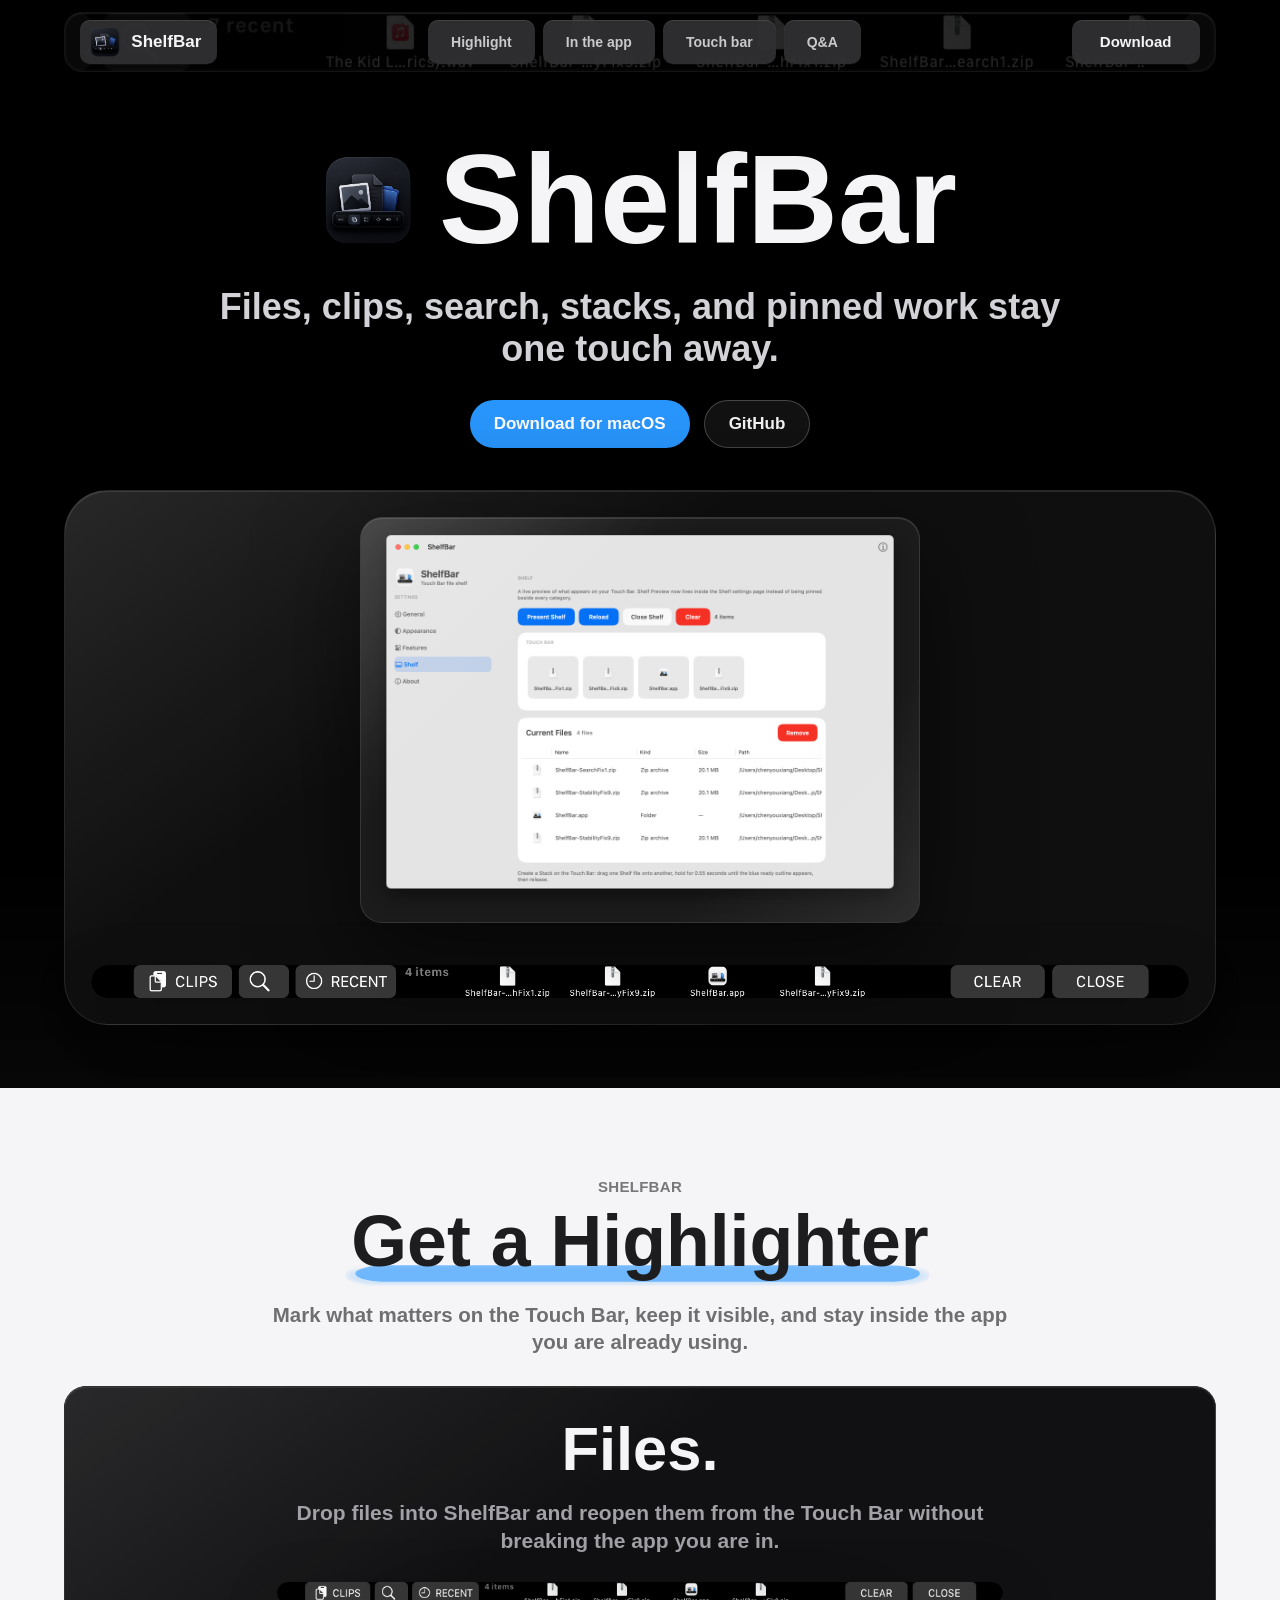
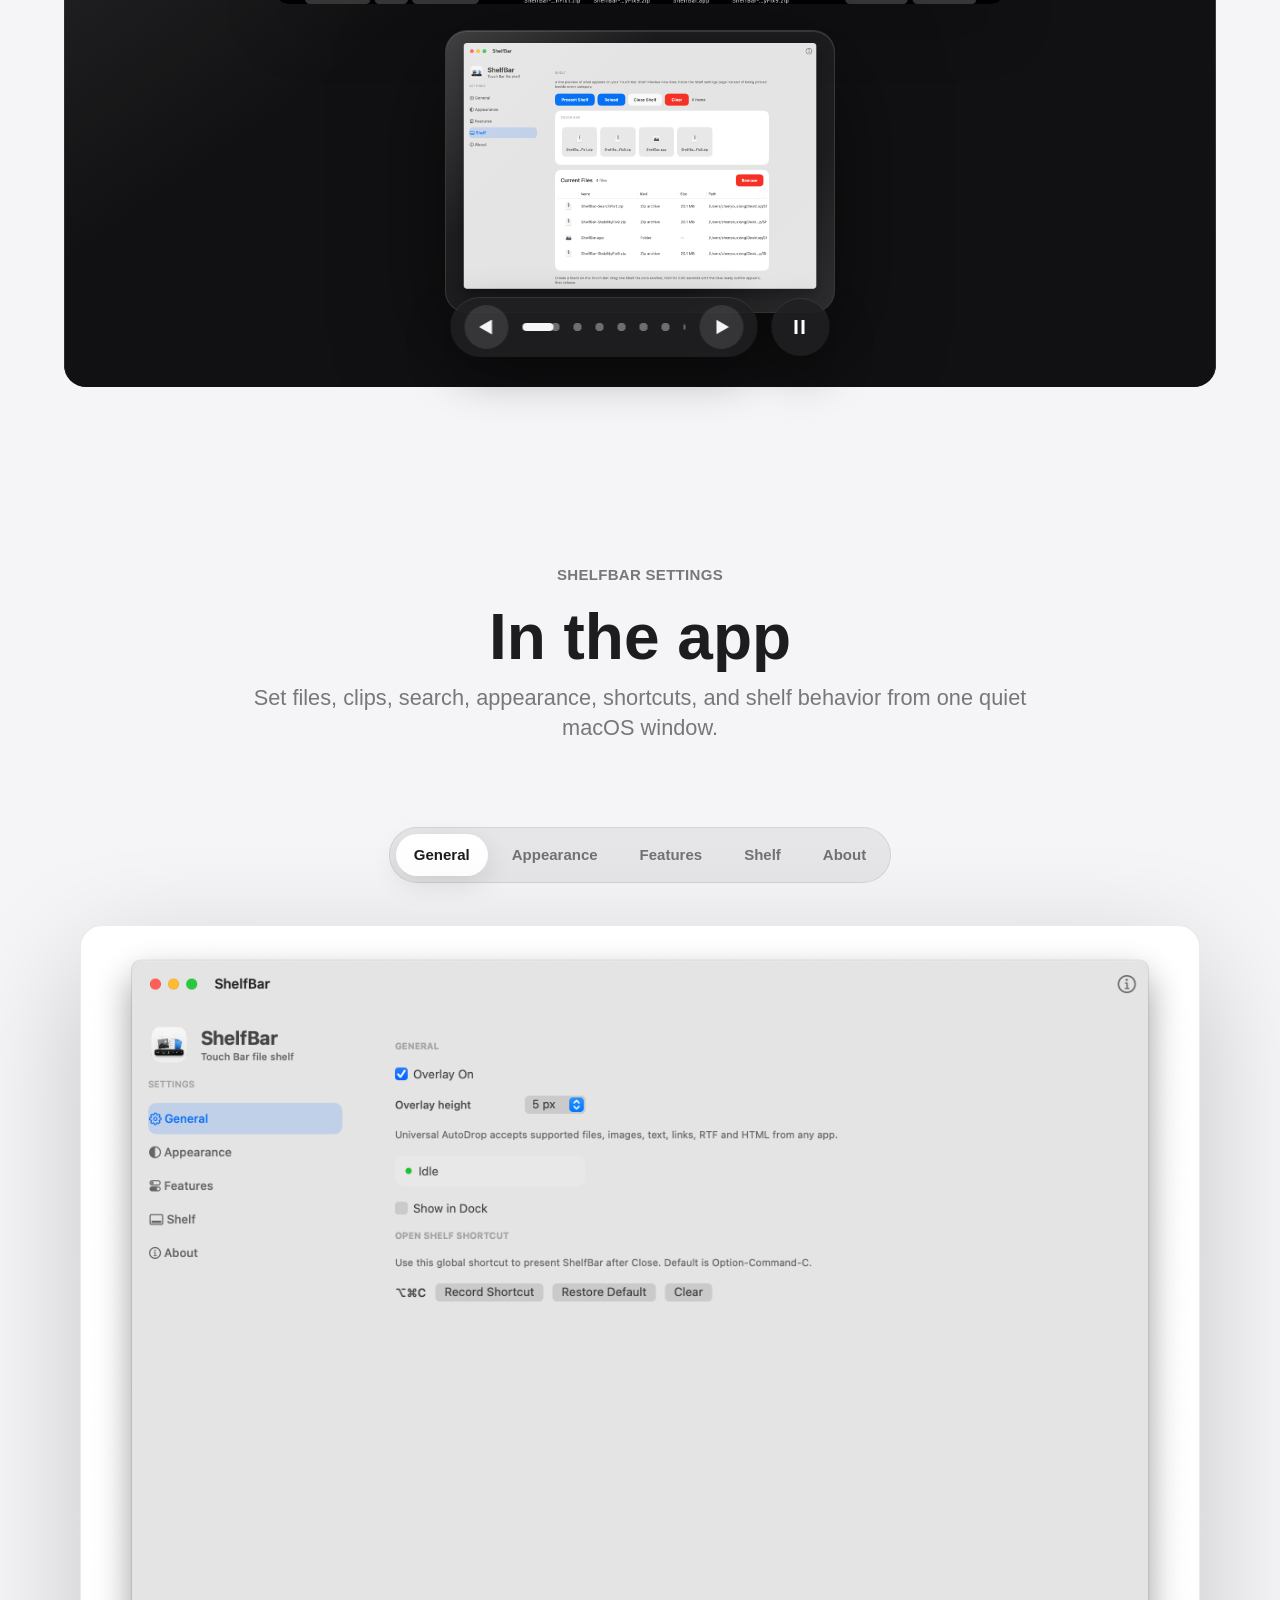
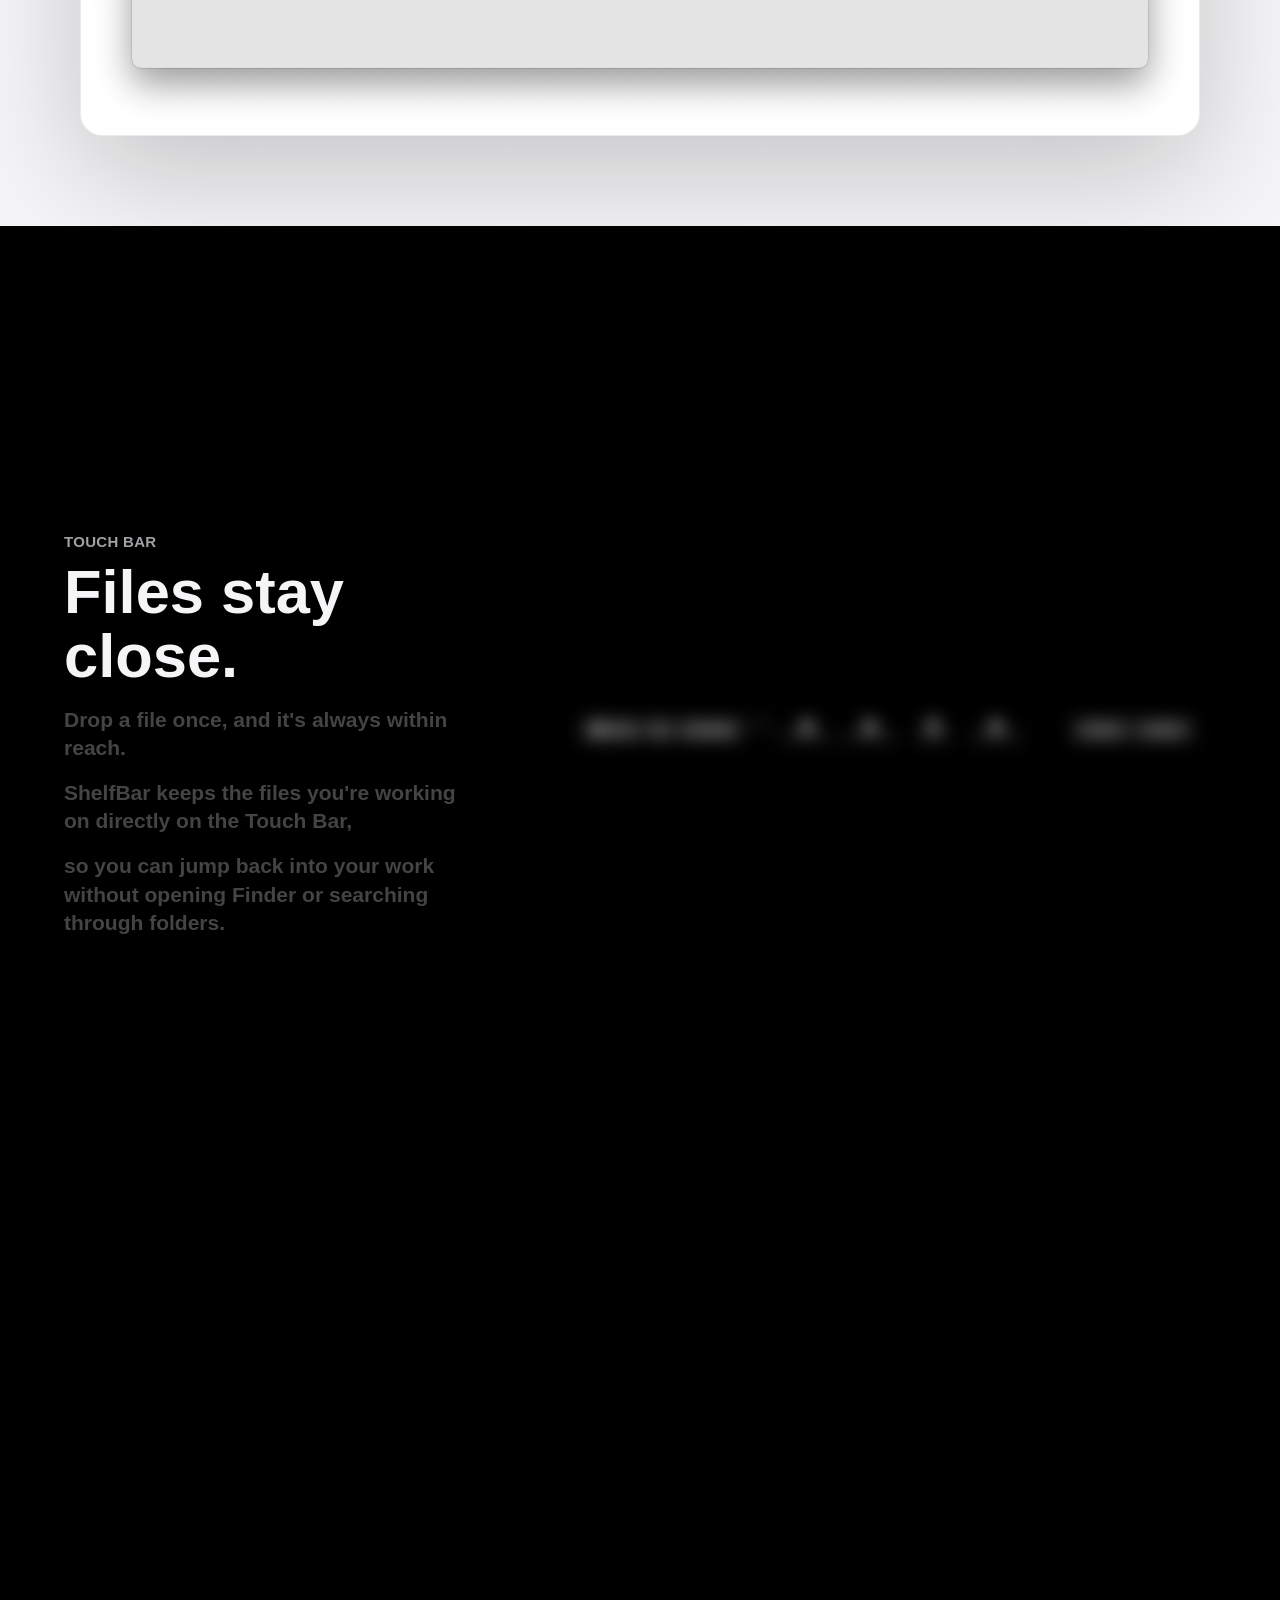
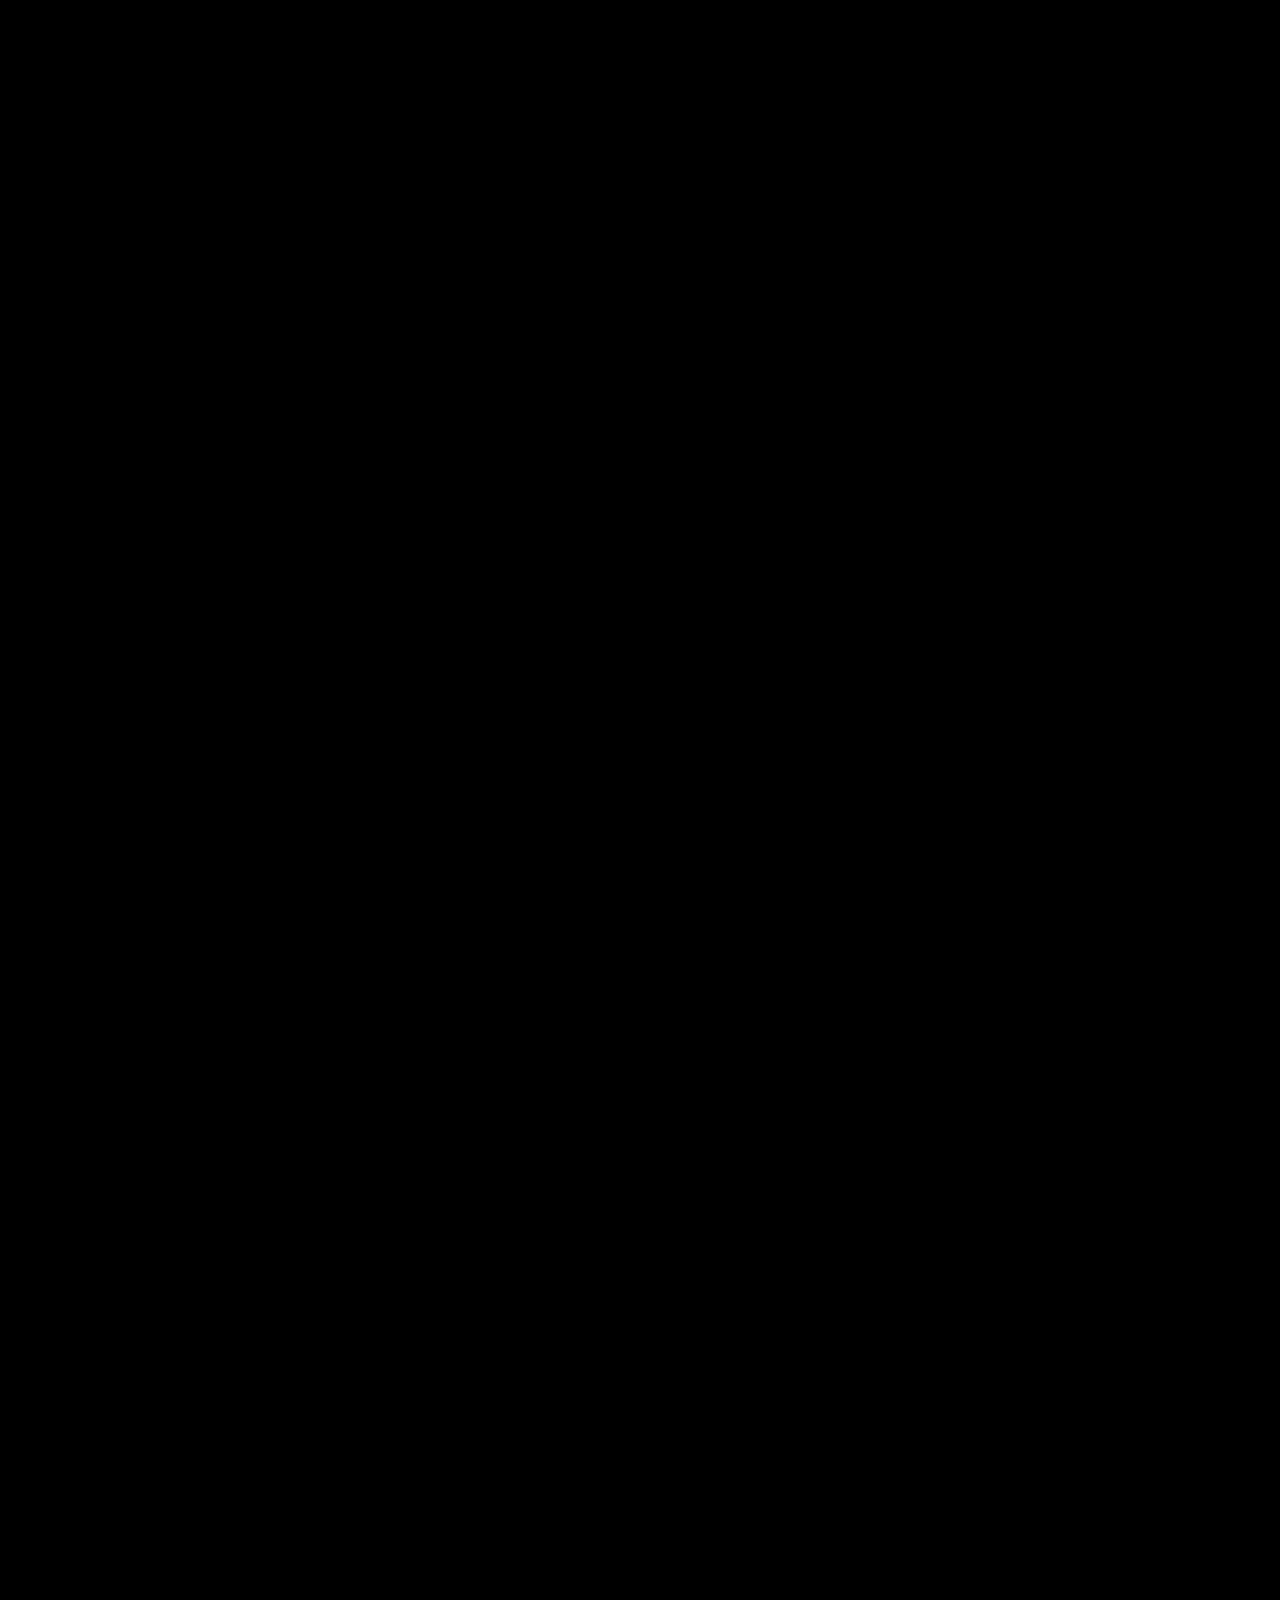
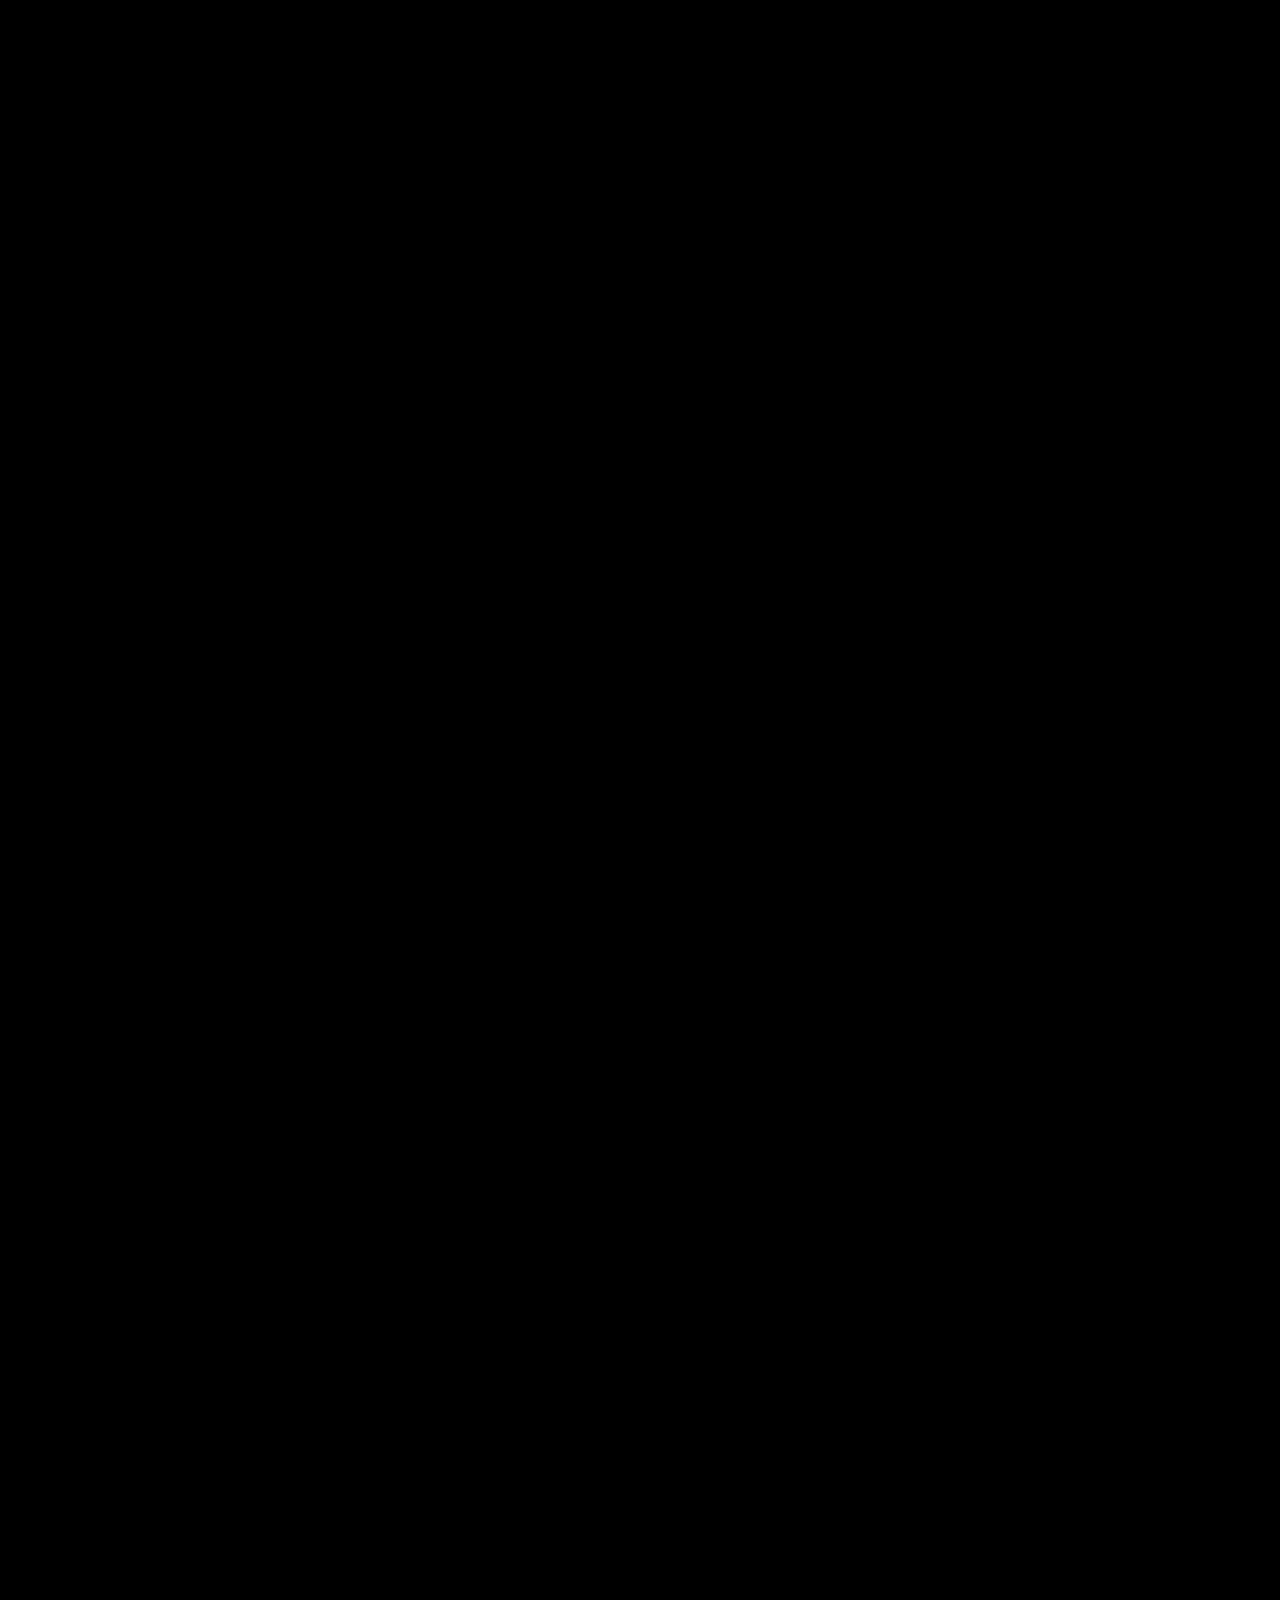
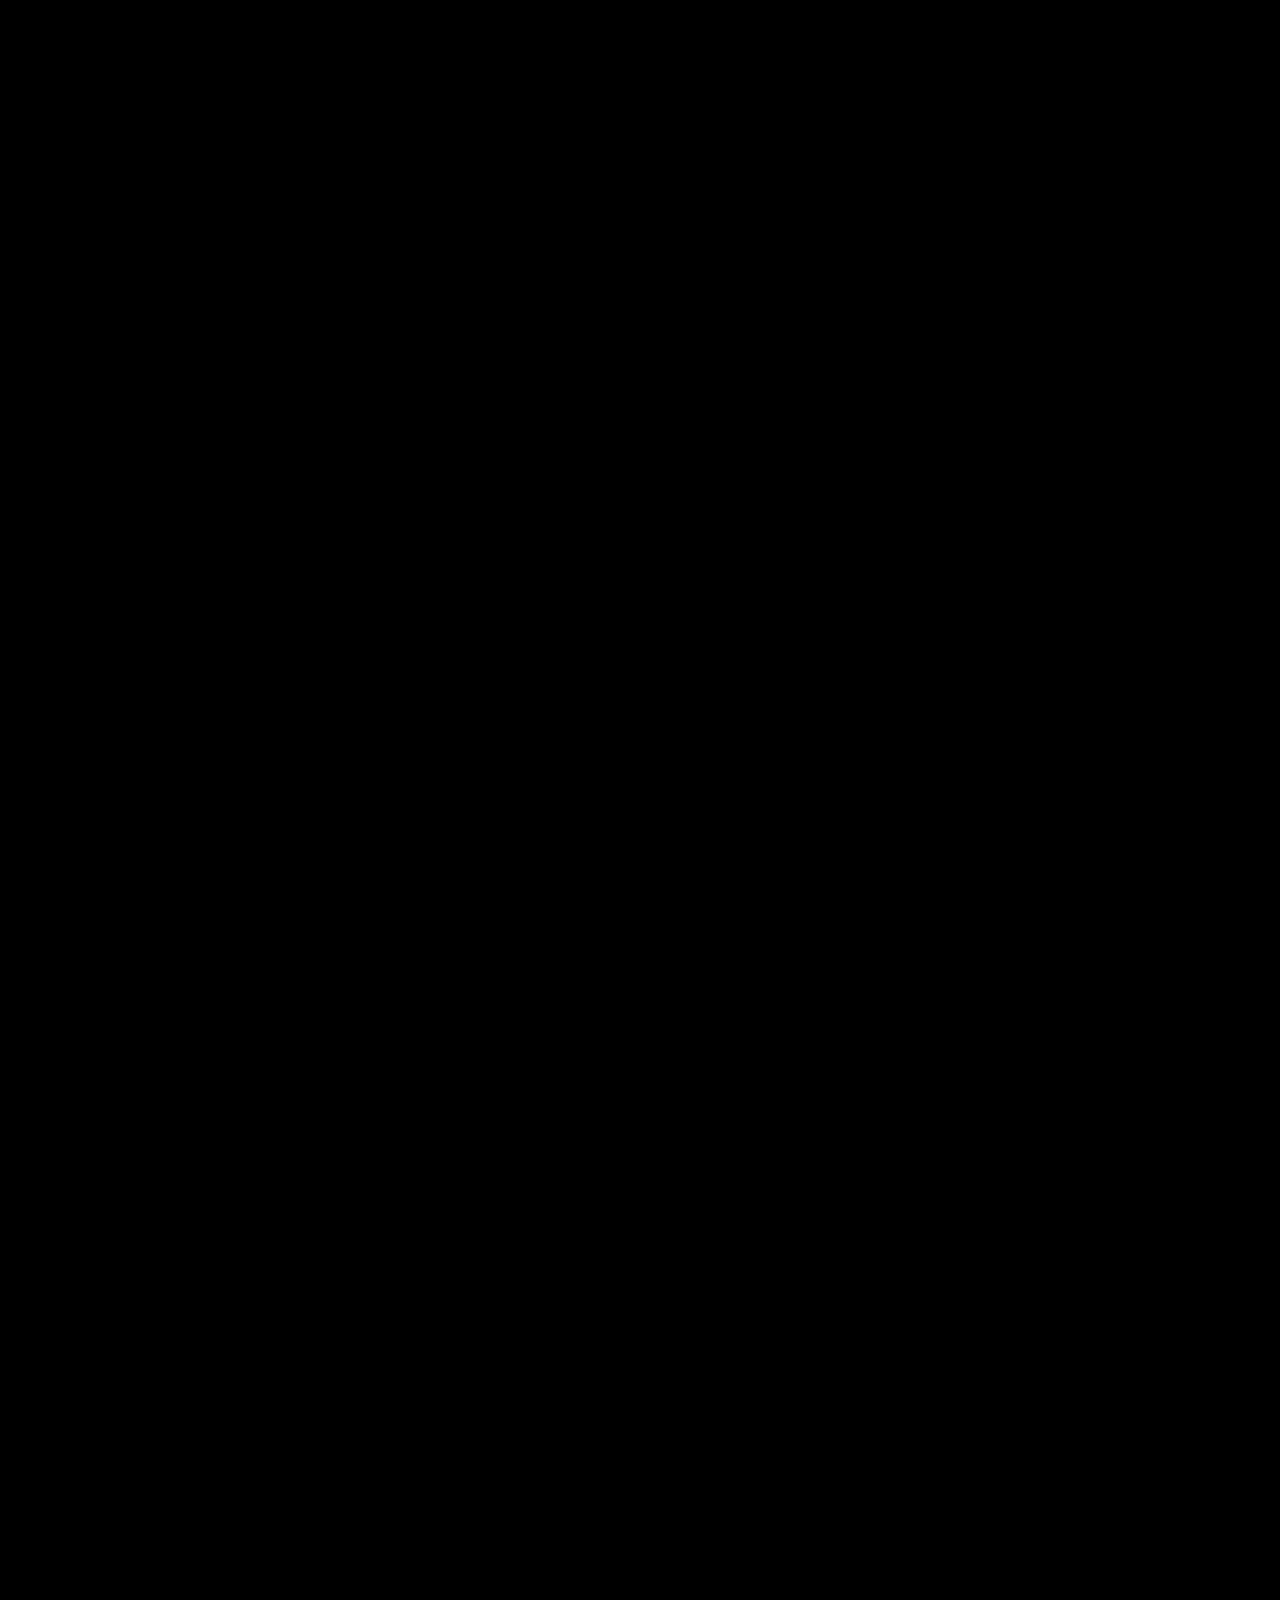
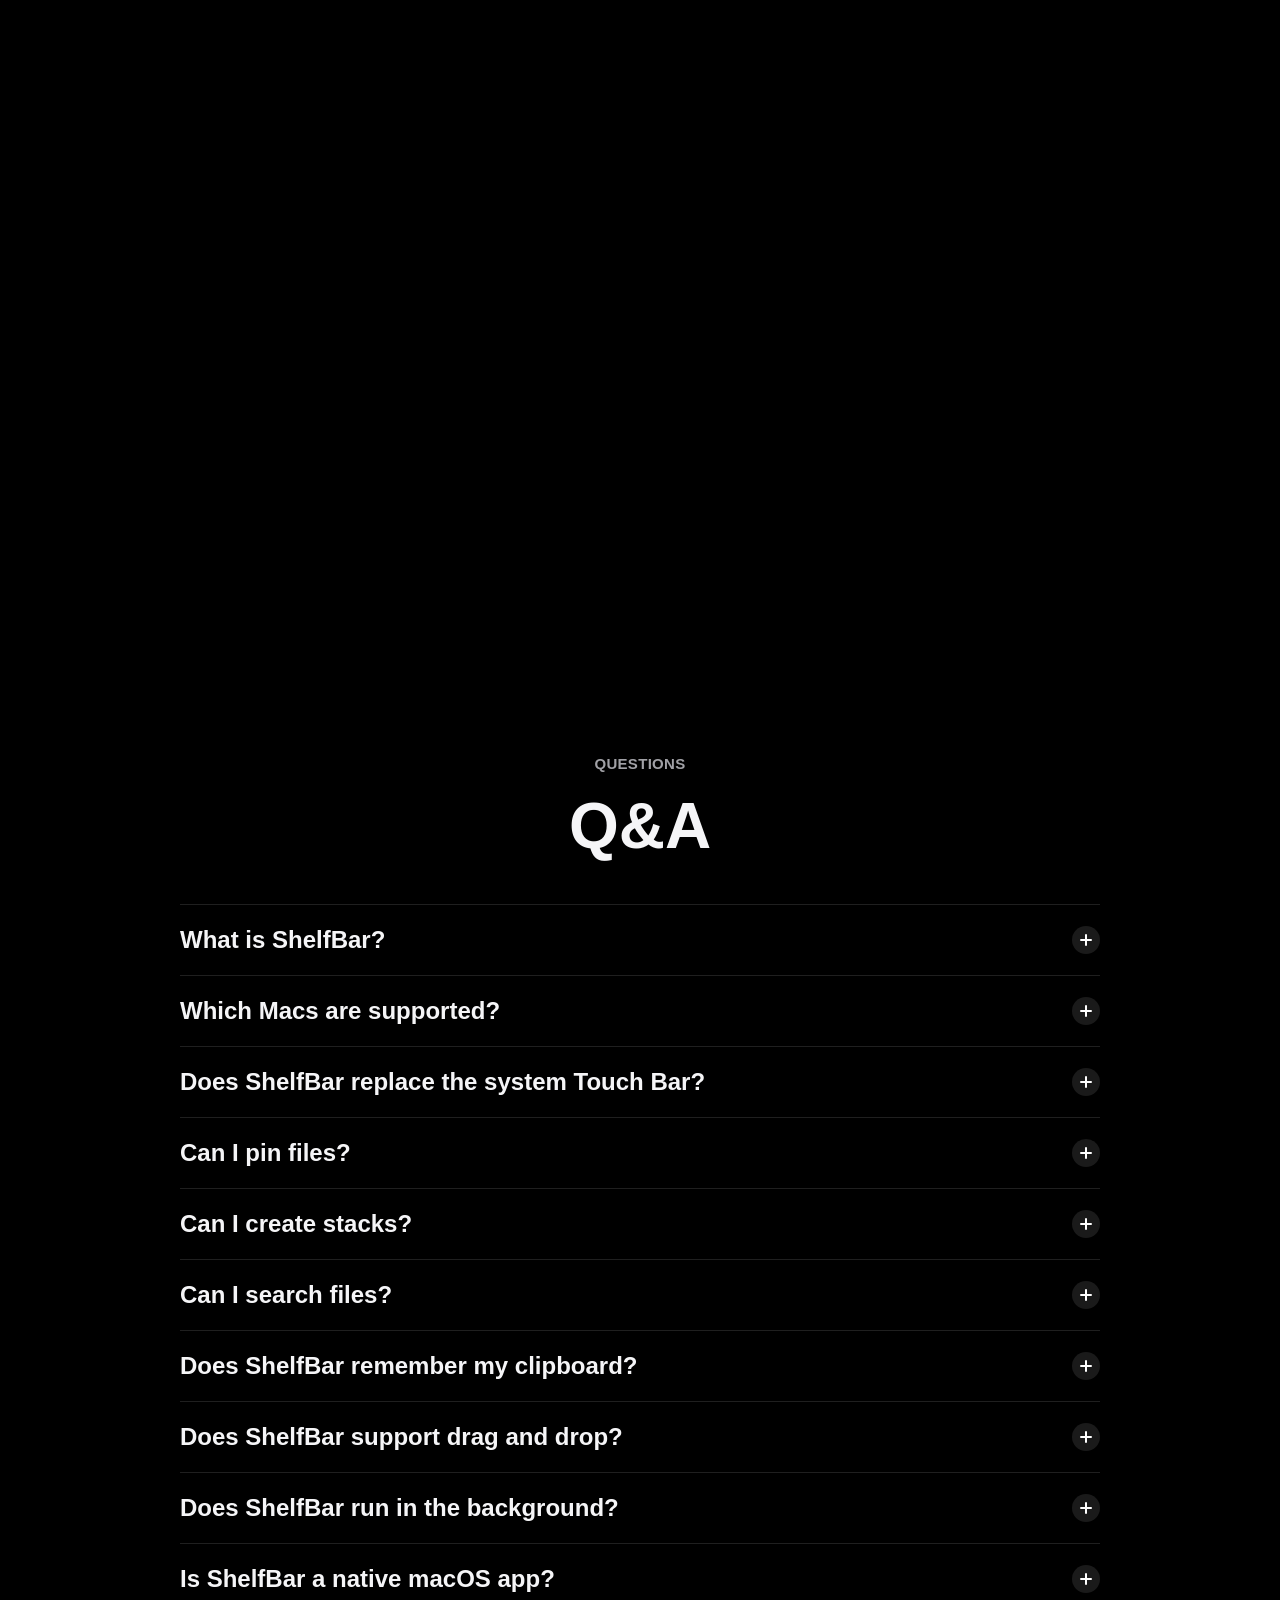
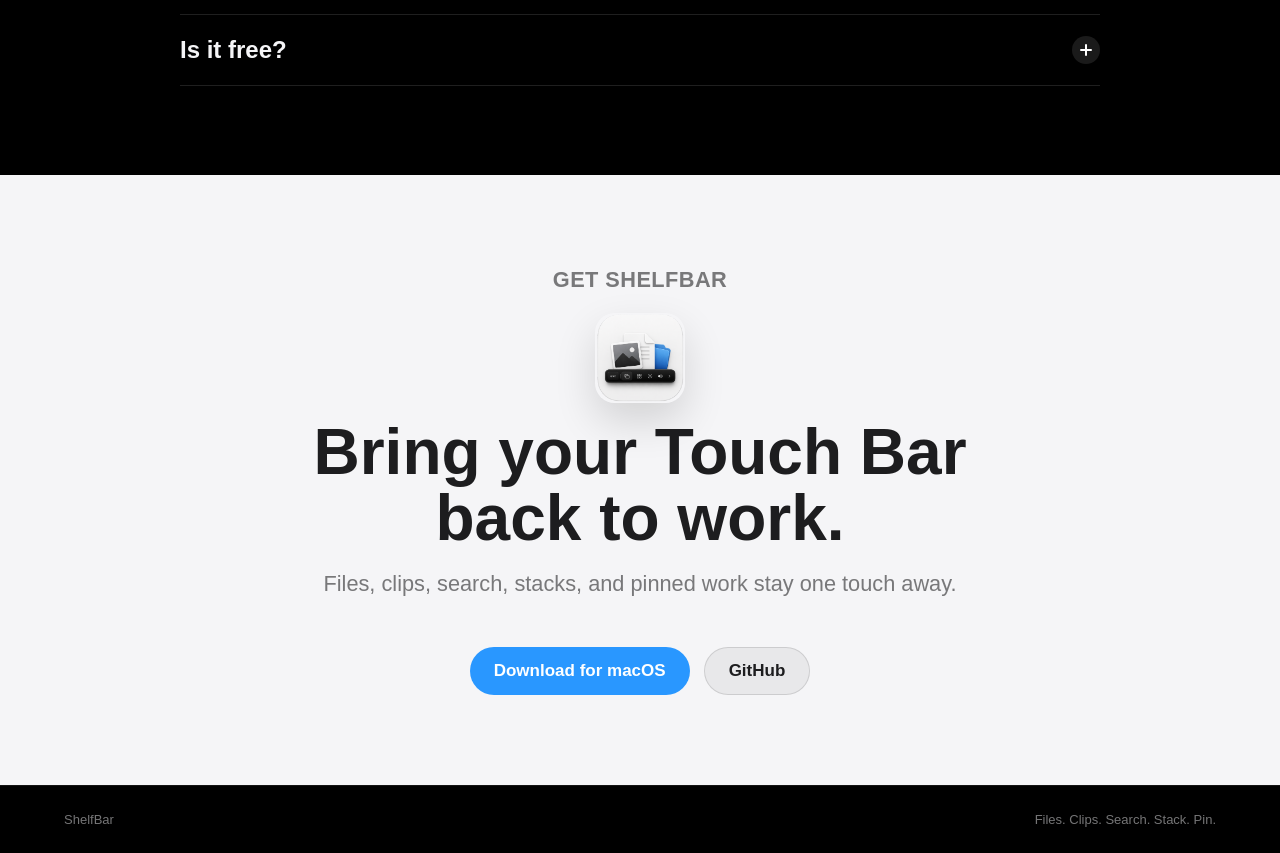
==== commit 5e81d26b: "Deploy Apple-style Touch Bar controls" ====
--- a/index.html
+++ b/index.html
@@ -9,7 +9,7 @@
       content="ShelfBar turns the Touch Bar into a workspace for files, clips, search, stacks, and pinned work."
     >
     <link rel="icon" href="assets/shelfbar-brand-dark.png">
-    <link rel="stylesheet" href="styles.css?v=touchbar-20261003-apple-touchbar-nav-001">
+    <link rel="stylesheet" href="styles.css?v=touchbar-20261003-apple-touchbar-nav-002">
   </head>
   <body>
     <header class="site-header" aria-label="ShelfBar navigation">
--- a/styles.css
+++ b/styles.css
@@ -72,24 +72,43 @@
 
 .site-header {
   position: sticky;
-  top: 14px;
+  top: 12px;
   z-index: 20;
   display: grid;
   grid-template-columns: auto 1fr auto;
-  gap: 10px;
+  gap: clamp(8px, 1.2vw, 16px);
   align-items: center;
-  width: min(calc(100% - (var(--gutter) * 2)), 1360px);
-  min-height: 62px;
-  margin: 14px auto 0;
-  padding: 8px;
-  border: 1px solid rgba(255, 255, 255, 0.13);
-  border-radius: 999px;
-  background: #030303;
+  width: min(calc(100% - (var(--gutter) * 2)), 1420px);
+  min-height: 60px;
+  margin: 12px auto 0;
+  padding: 0 clamp(10px, 1.2vw, 16px);
+  overflow: hidden;
+  border: 1px solid rgba(255, 255, 255, 0.08);
+  border-radius: 18px;
+  background: #000;
   box-shadow:
-    0 24px 90px rgba(0, 0, 0, 0.42),
-    inset 0 1px 0 rgba(255, 255, 255, 0.10);
+    0 22px 70px rgba(0, 0, 0, 0.42),
+    inset 0 0 0 2px rgba(255, 255, 255, 0.025),
+    inset 0 1px 0 rgba(255, 255, 255, 0.08);
   backdrop-filter: blur(26px);
   -webkit-backdrop-filter: blur(26px);
+}
+
+.site-header::before {
+  content: "";
+  position: absolute;
+  inset: 0;
+  z-index: 0;
+  background:
+    linear-gradient(90deg, transparent 0 14%, rgba(255, 255, 255, 0.05) 34%, transparent 56%),
+    url("assets/touchbar/recent.png?v=touchbar-20260912-recent-touchbar-001") center / cover no-repeat;
+  opacity: 0.16;
+  pointer-events: none;
+}
+
+.site-header > * {
+  position: relative;
+  z-index: 1;
 }
 
 .brand,
@@ -102,14 +121,17 @@
 }
 
 .brand {
-  gap: 12px;
+  gap: 11px;
   justify-self: start;
   font-size: 17px;
   font-weight: 700;
   min-height: 44px;
   padding: 0 16px 0 10px;
-  border-radius: 16px;
-  background: rgba(255, 255, 255, 0.13);
+  border-radius: 10px;
+  background: rgba(48, 48, 50, 0.94);
+  box-shadow:
+    inset 0 1px 0 rgba(255, 255, 255, 0.10),
+    0 1px 0 rgba(255, 255, 255, 0.04);
 }
 
 .brand img {
@@ -121,9 +143,9 @@
 .nav-links {
   gap: 8px;
   justify-self: center;
-  color: rgba(245, 245, 247, 0.76);
+  color: rgba(245, 245, 247, 0.78);
   font-size: 14px;
-  font-weight: 600;
+  font-weight: 700;
 }
 
 .nav-links a,
@@ -135,32 +157,38 @@
   display: inline-flex;
   align-items: center;
   min-height: 44px;
-  padding: 0 18px;
-  border-radius: 16px;
-  background: rgba(255, 255, 255, 0.13);
+  padding: 0 clamp(14px, 1.8vw, 24px);
+  border-radius: 10px;
+  background: rgba(48, 48, 50, 0.94);
+  box-shadow:
+    inset 0 1px 0 rgba(255, 255, 255, 0.10),
+    0 1px 0 rgba(255, 255, 255, 0.04);
 }
 
 .nav-links a:hover,
 .nav-links a:focus-visible {
   color: var(--ink);
-  background: rgba(255, 255, 255, 0.20);
+  background: rgba(66, 66, 69, 0.98);
 }
 
 .nav-cta {
   justify-self: end;
   min-height: 44px;
-  padding: 0 20px;
-  border-radius: 16px;
-  background: rgba(255, 255, 255, 0.13);
+  padding: 0 clamp(18px, 2.2vw, 30px);
+  border-radius: 10px;
+  background: rgba(48, 48, 50, 0.94);
   color: var(--ink);
   font-size: 15px;
   font-weight: 700;
   line-height: 44px;
+  box-shadow:
+    inset 0 1px 0 rgba(255, 255, 255, 0.10),
+    0 1px 0 rgba(255, 255, 255, 0.04);
 }
 
 .nav-cta:hover,
 .nav-cta:focus-visible {
-  background: rgba(255, 255, 255, 0.20);
+  background: rgba(66, 66, 69, 0.98);
 }
 
 .nav-cta:hover,
@@ -506,7 +534,7 @@
 .highlight-title-wrap h2 {
   margin: 0;
   color: #1d1d1f;
-  font-size: clamp(46px, 6vw, 76px);
+  font-size: clamp(48px, 5.6vw, 72px);
   font-weight: 800;
   line-height: 1.03;
   letter-spacing: 0;
@@ -640,7 +668,7 @@
 .carousel-copy h3,
 .story-copy h2 {
   margin: 0;
-  font-size: clamp(34px, 4vw, 54px);
+  font-size: clamp(38px, 4.8vw, 64px);
   font-weight: 800;
   line-height: 1.04;
   letter-spacing: 0;
@@ -724,29 +752,29 @@
   display: flex;
   align-items: center;
   justify-content: center;
-  gap: 12px;
+  gap: 14px;
   opacity: 0;
-  transform: translateX(-50%) translateY(26px) scale(0.76);
+  transform: translateX(-50%) translateY(34px) scale(0.44);
   transform-origin: center;
   will-change: transform, opacity;
 }
 
 .highlights-stage.controls-ready .carousel-controls {
-  animation: controlsBallOpen 980ms cubic-bezier(0.18, 1.34, 0.32, 1) both;
+  animation: controlsBallOpen 860ms cubic-bezier(0.18, 1.12, 0.28, 1) both;
 }
 
 .carousel-progress-pill {
   display: flex;
   align-items: center;
-  gap: 12px;
-  min-height: 58px;
-  padding: 7px 10px;
-  border: 1px solid rgba(255, 255, 255, 0.13);
+  gap: 14px;
+  min-height: 54px;
+  padding: 8px 14px;
+  border: 0;
   border-radius: 999px;
-  background: rgba(32, 32, 35, 0.82);
+  background: rgba(32, 32, 35, 0.88);
   box-shadow:
-    0 22px 70px rgba(0, 0, 0, 0.34),
-    inset 0 1px 0 rgba(255, 255, 255, 0.12);
+    0 18px 48px rgba(0, 0, 0, 0.32),
+    inset 0 1px 0 rgba(255, 255, 255, 0.10);
   backdrop-filter: blur(22px);
   -webkit-backdrop-filter: blur(22px);
 }
@@ -801,10 +829,10 @@
   min-height: 58px;
   padding: 0;
   border-radius: 50%;
-  background: rgba(32, 32, 35, 0.86);
+  background: rgba(32, 32, 35, 0.90);
   box-shadow:
-    0 22px 70px rgba(0, 0, 0, 0.34),
-    inset 0 1px 0 rgba(255, 255, 255, 0.12);
+    0 18px 48px rgba(0, 0, 0, 0.32),
+    inset 0 1px 0 rgba(255, 255, 255, 0.10);
   font-size: 15px;
   font-weight: 700;
   backdrop-filter: blur(22px);
@@ -838,21 +866,29 @@
 }
 
 .progress-track {
+  --dot-step: 22px;
+  --dot-size: 8px;
+  --active-pill-width: 31px;
   flex: 0 1 auto;
-  width: clamp(118px, 12vw, 178px);
-  height: 8px;
-  overflow: hidden;
+  position: relative;
+  width: calc(var(--active-pill-width) + (6 * var(--dot-step)));
+  height: 14px;
+  overflow: visible;
   border-radius: 999px;
-  background: rgba(255, 255, 255, 0.18);
+  background:
+    radial-gradient(circle, rgba(245, 245, 247, 0.38) 0 calc(var(--dot-size) / 2), transparent calc((var(--dot-size) / 2) + 0.5px))
+    left center / var(--dot-step) 100% repeat-x;
 }
 
 .progress-track span {
   display: block;
-  width: 0%;
-  height: 100%;
+  width: var(--active-pill-width);
+  height: 8px;
+  margin-top: 3px;
   border-radius: inherit;
   background: #f5f5f7;
-  transition: width 520ms var(--ease);
+  transform: translateX(calc(var(--carousel-index, 0) * var(--dot-step)));
+  transition: transform 520ms var(--ease);
 }
 
 @keyframes carouselEnterNext {
@@ -894,15 +930,15 @@
 @keyframes controlsBallOpen {
   0% {
     opacity: 0;
-    transform: translateX(-50%) translateY(30px) scale(0.78);
-  }
-  34% {
+    transform: translateX(-50%) translateY(36px) scale(0.34);
+  }
+  38% {
     opacity: 1;
-    transform: translateX(-50%) translateY(-10px) scale(1.05);
-  }
-  58% {
+    transform: translateX(-50%) translateY(-8px) scale(0.58);
+  }
+  68% {
     opacity: 1;
-    transform: translateX(-50%) translateY(2px) scale(0.96);
+    transform: translateX(-50%) translateY(3px) scaleX(1.08) scaleY(0.96);
   }
   100% {
     opacity: 1;
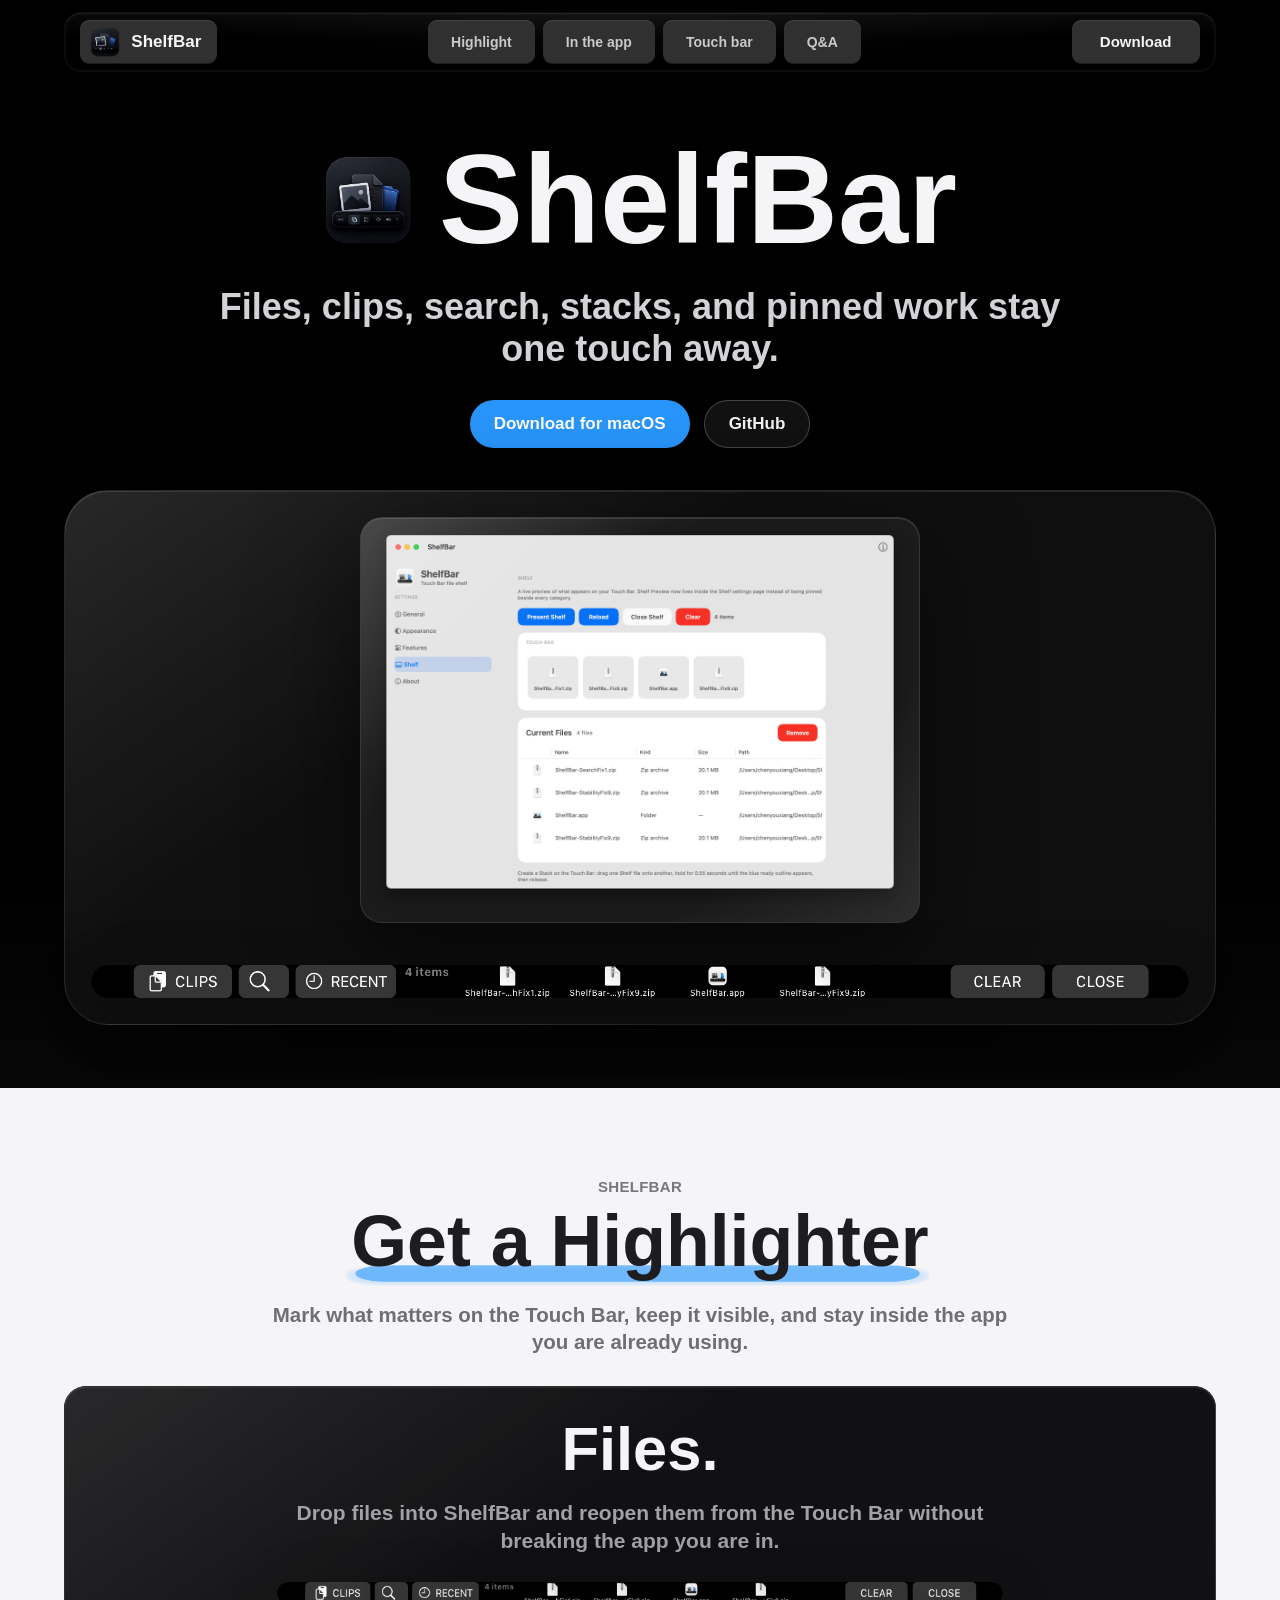
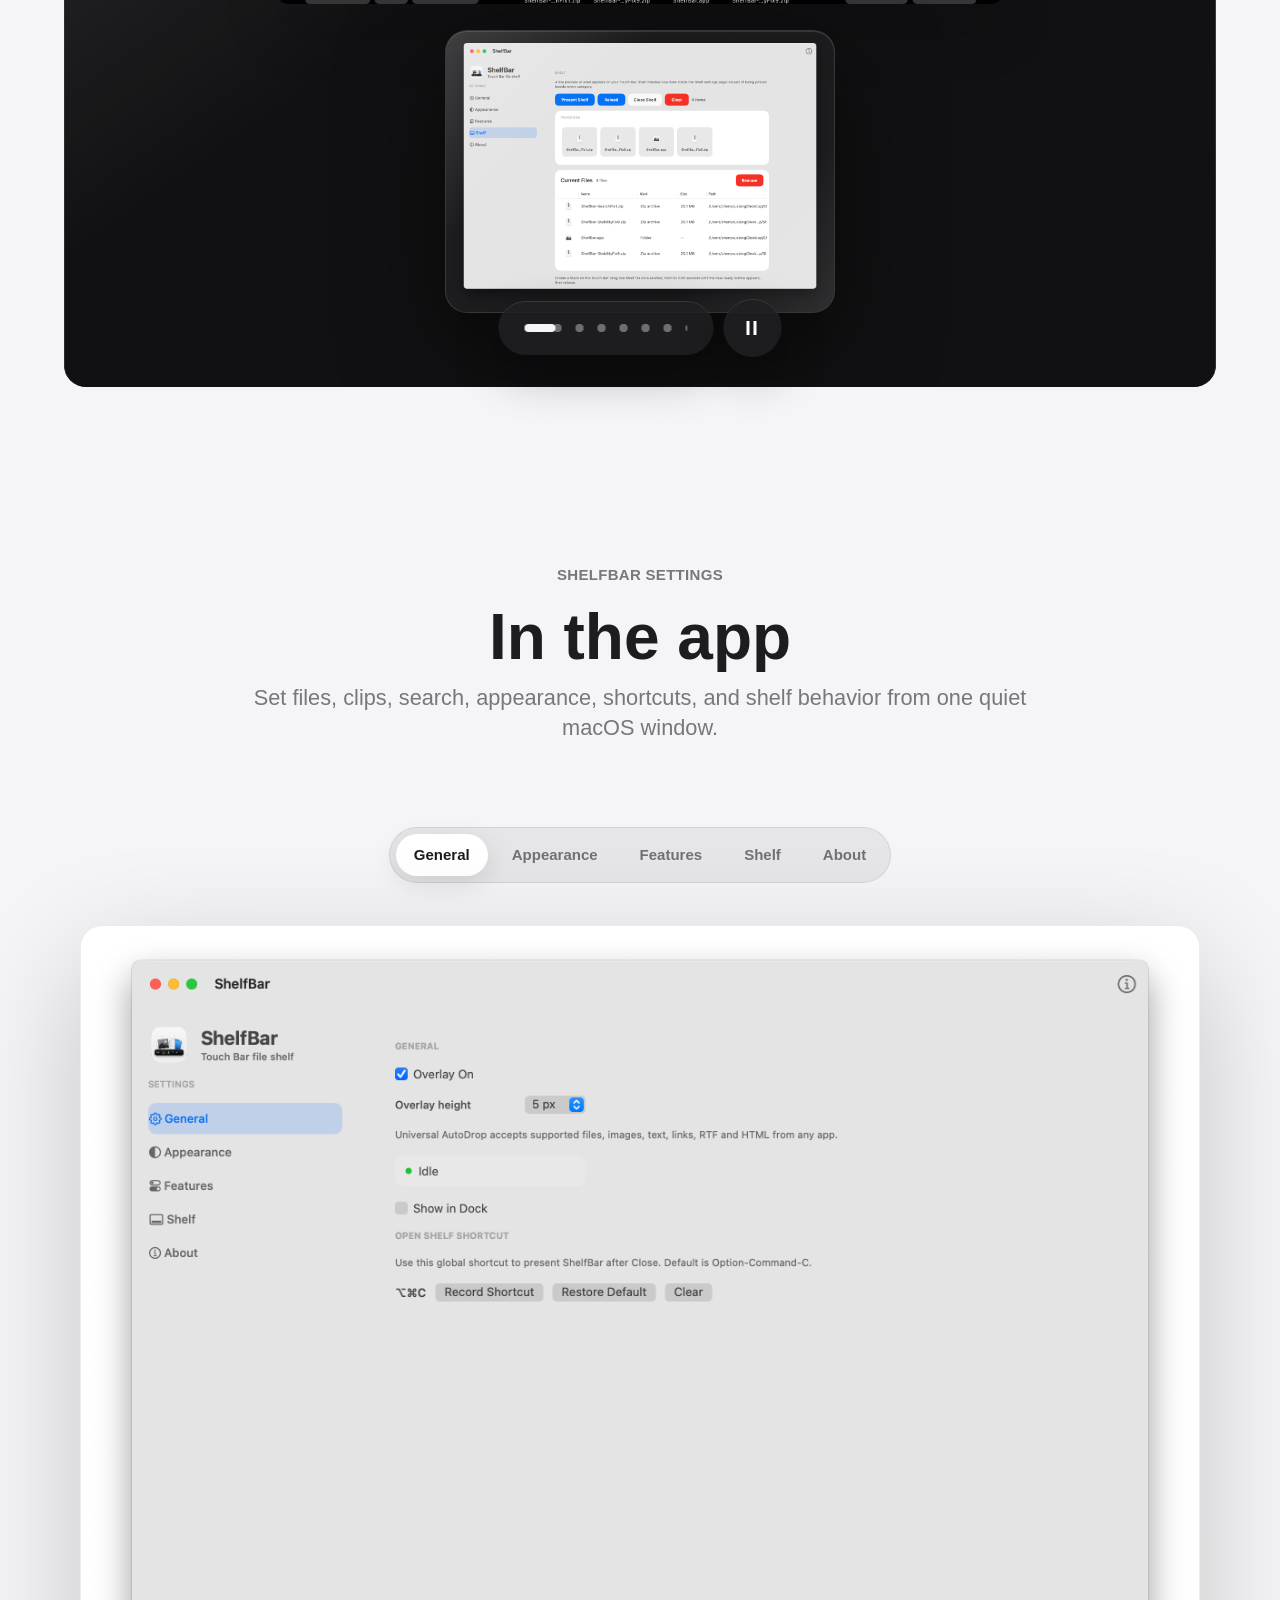
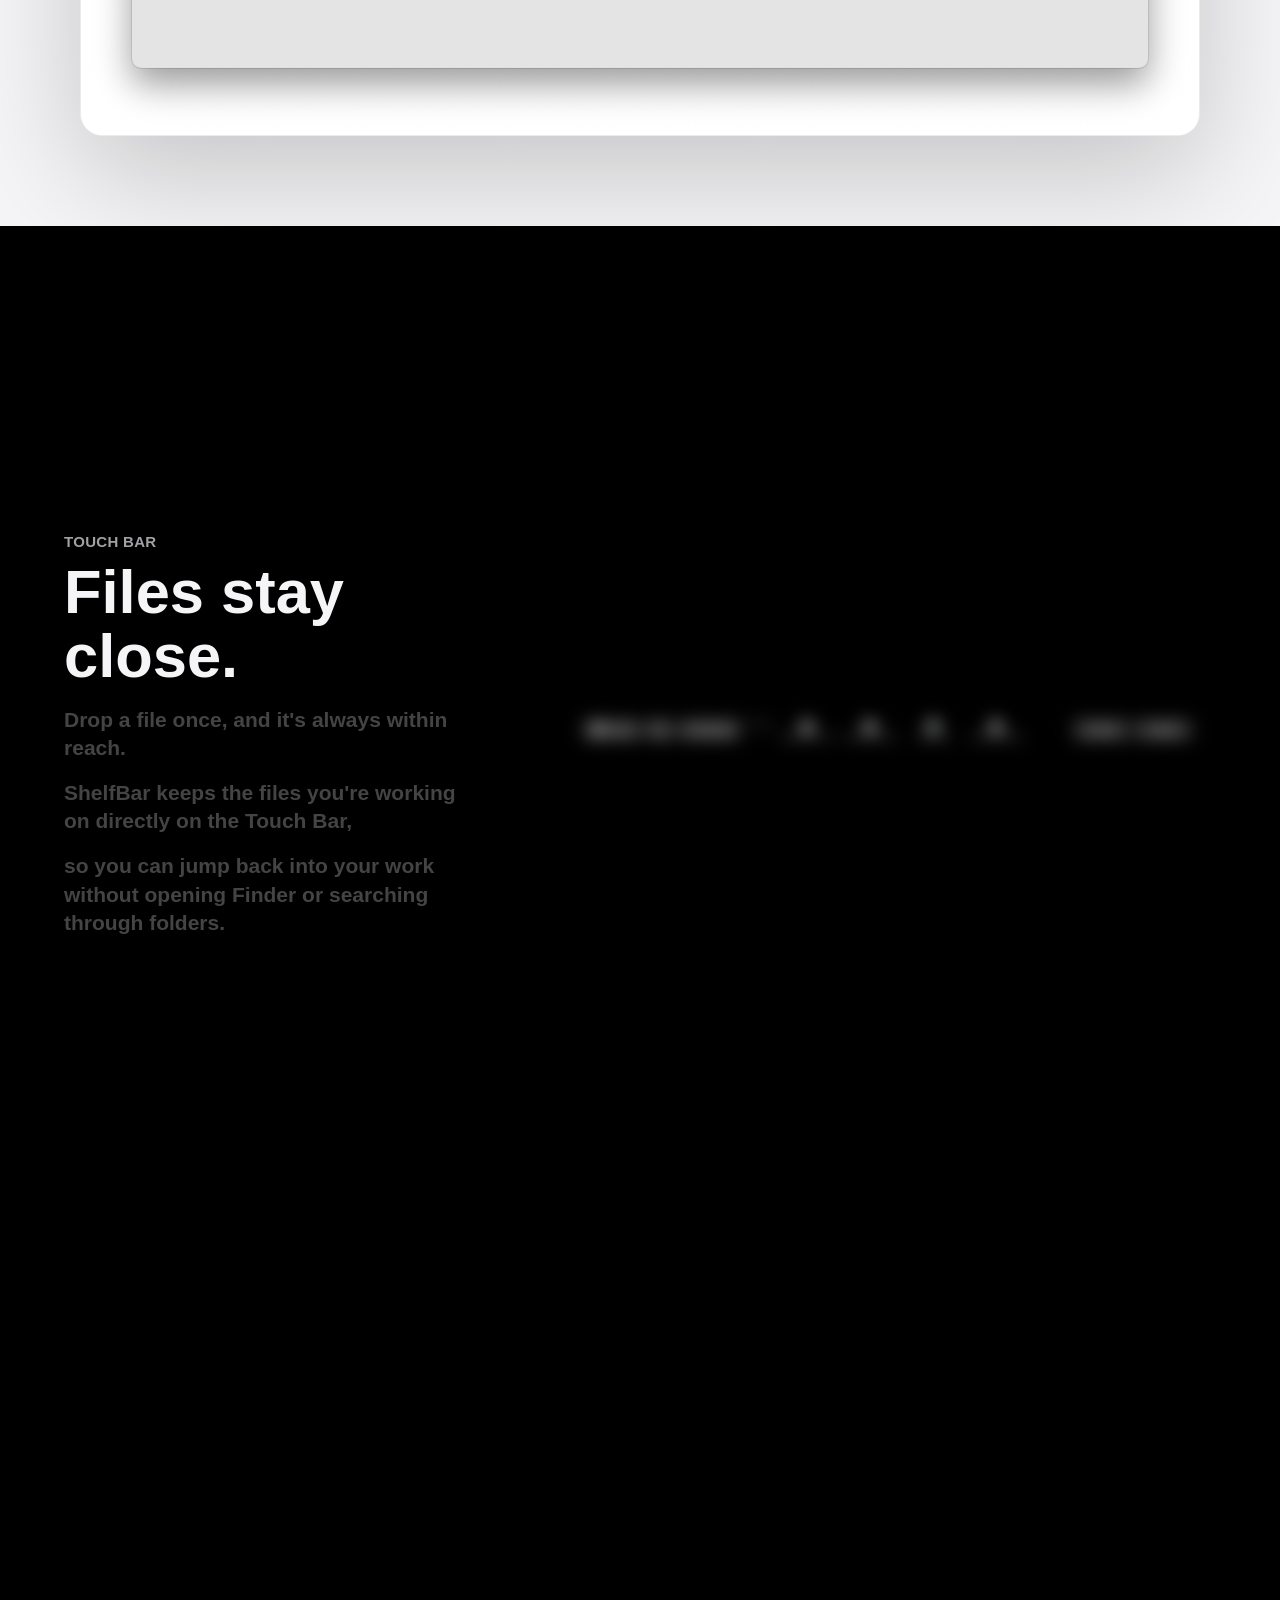
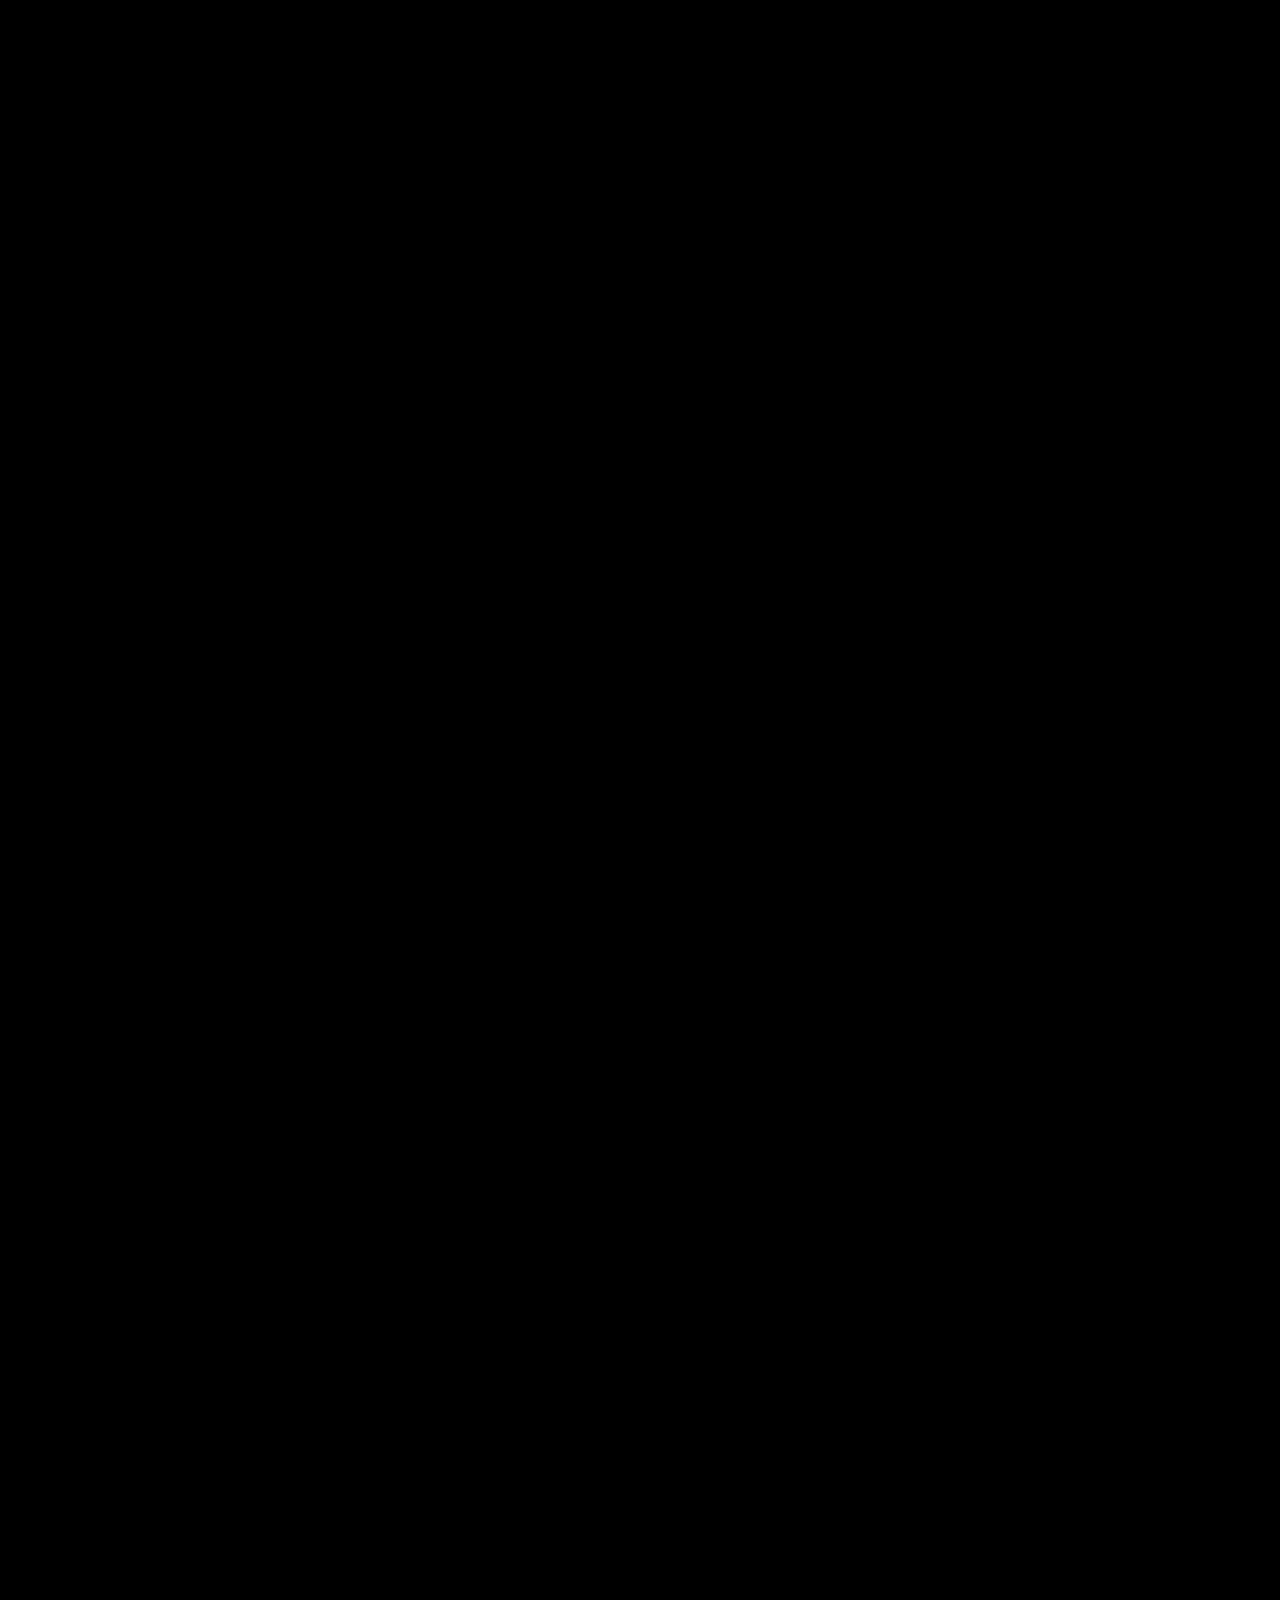
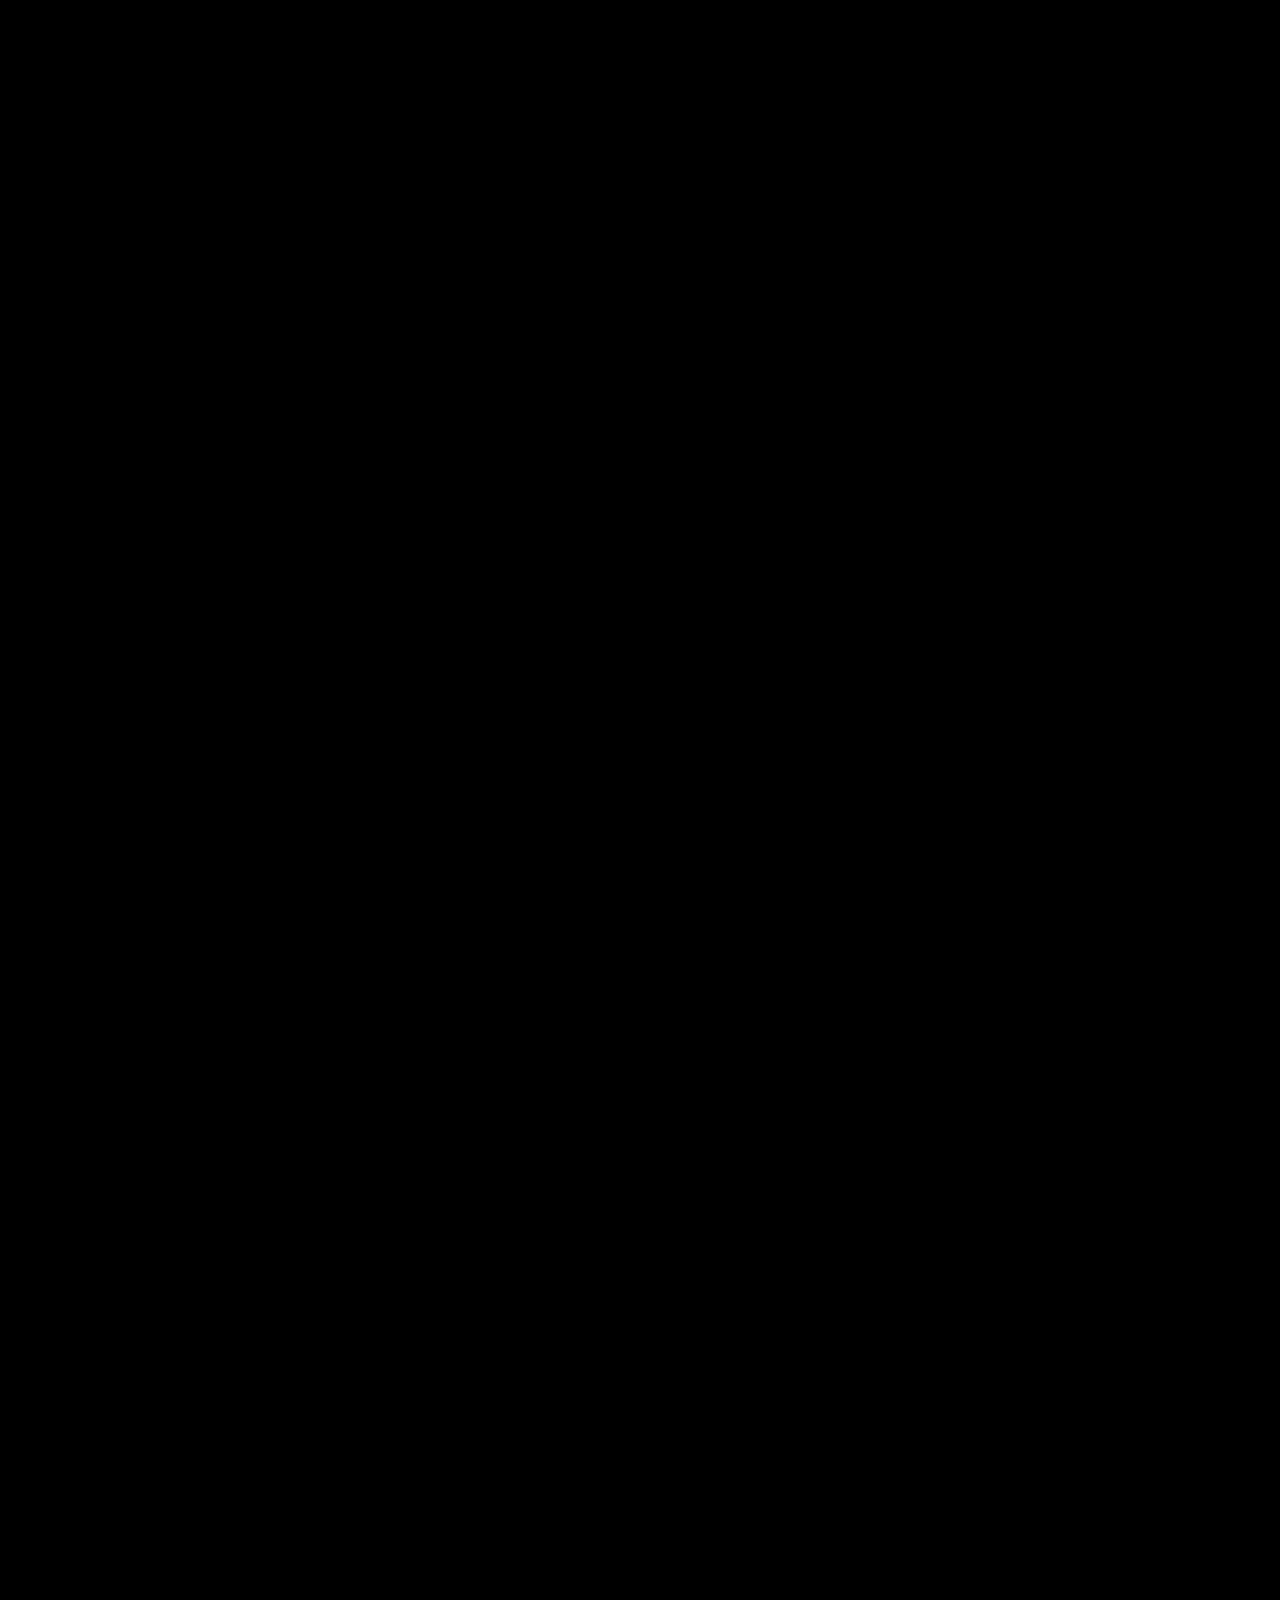
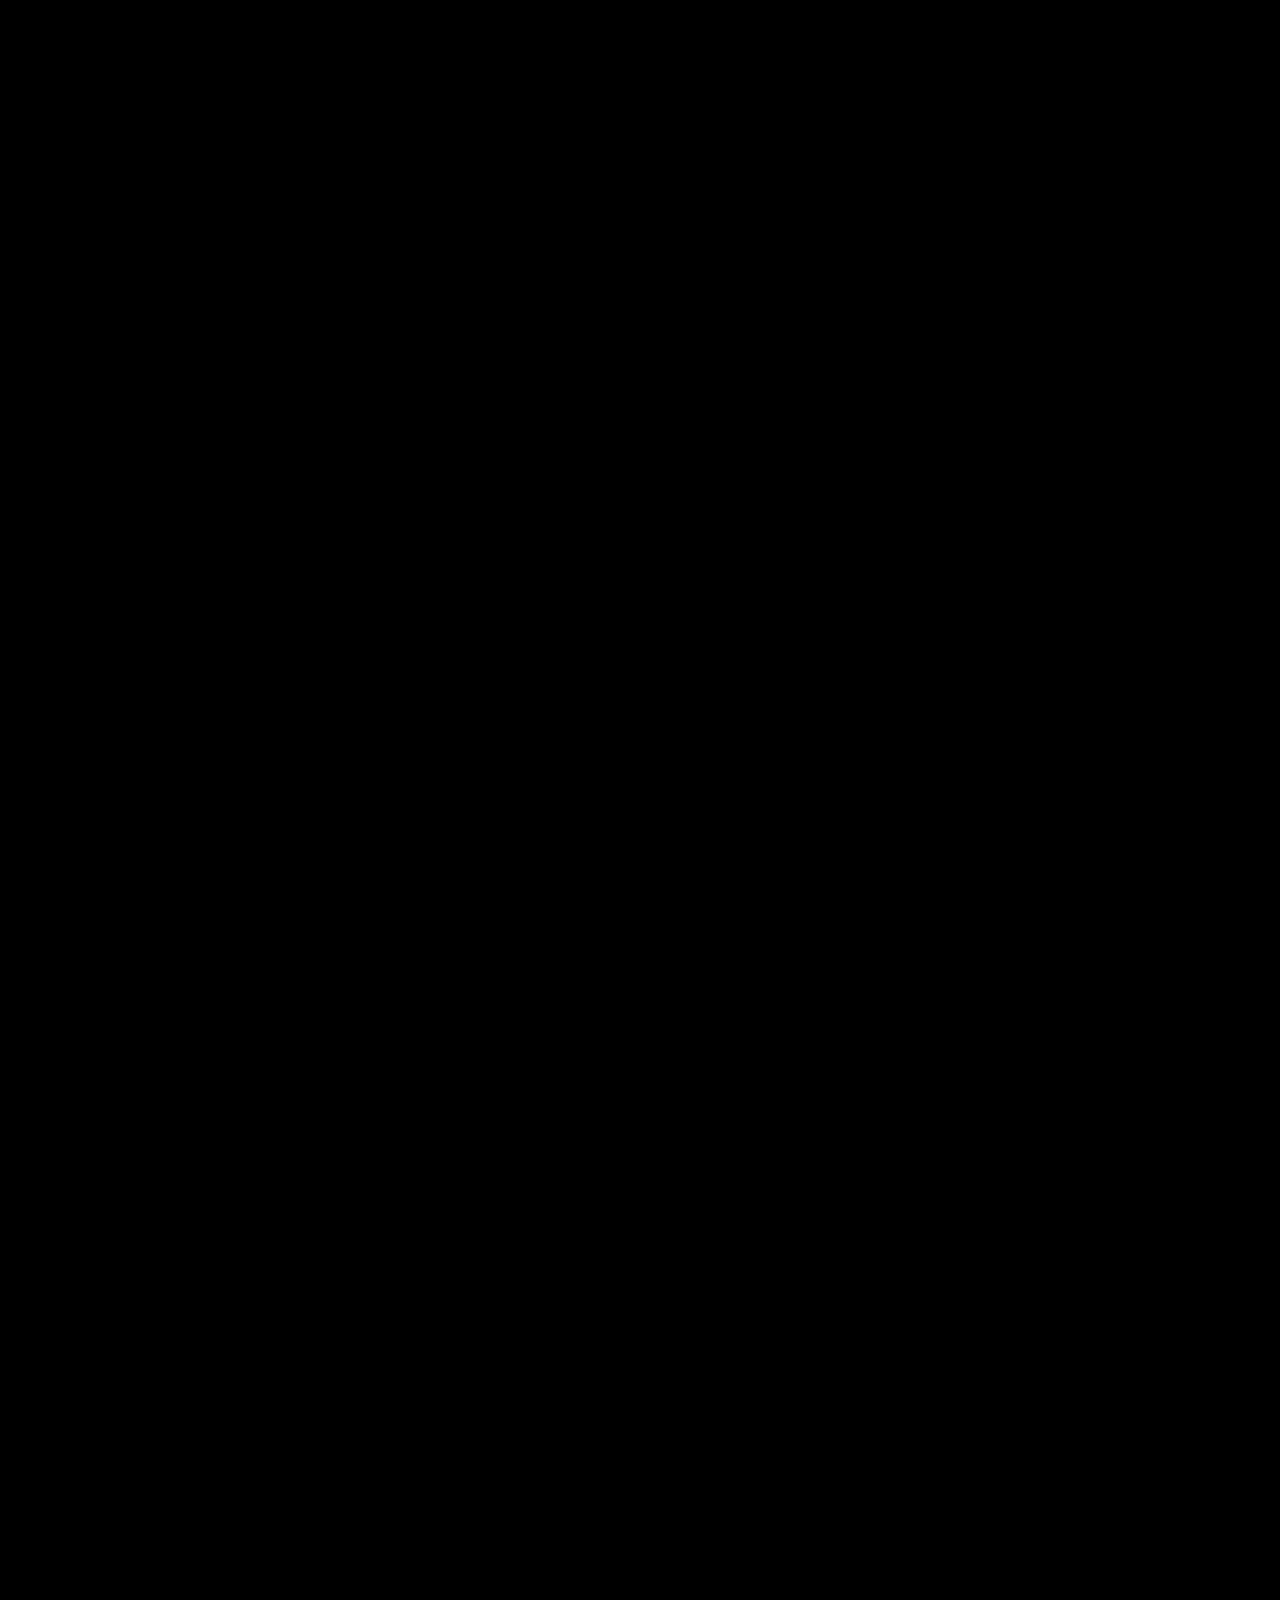
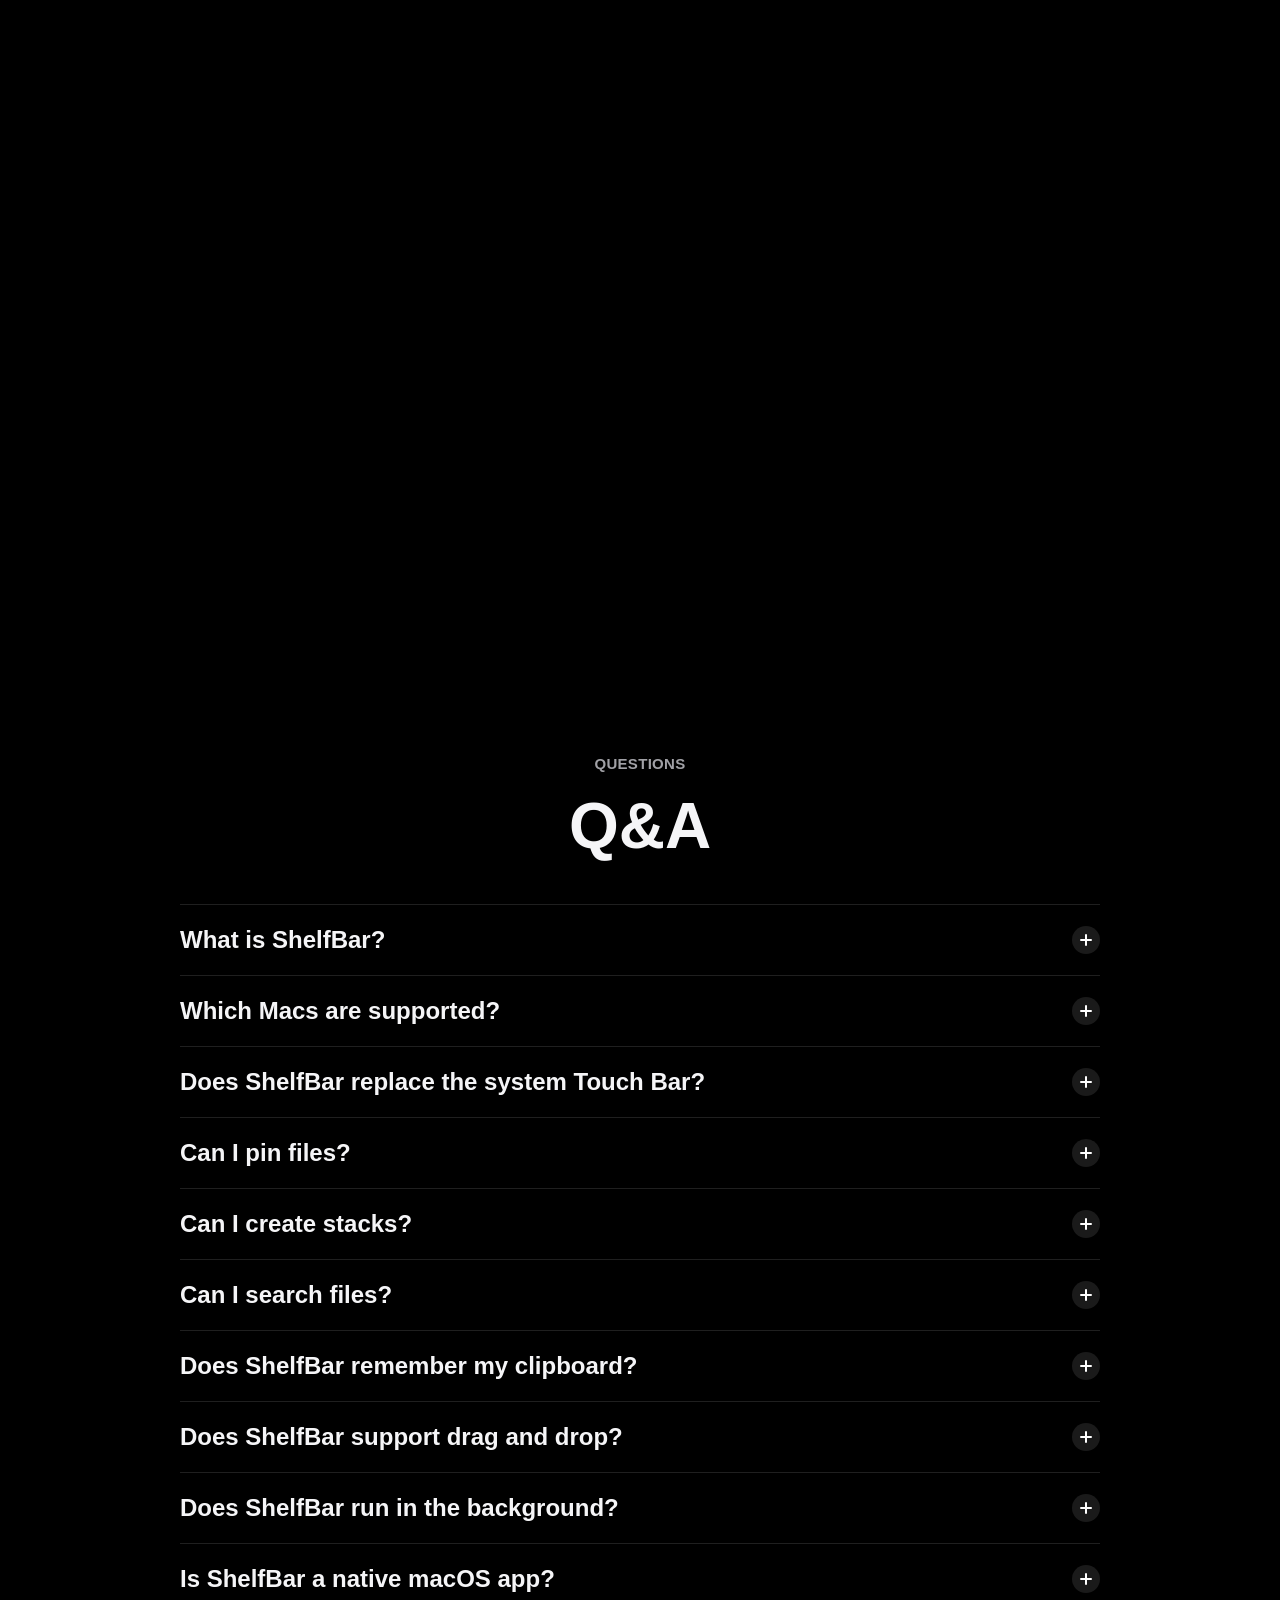
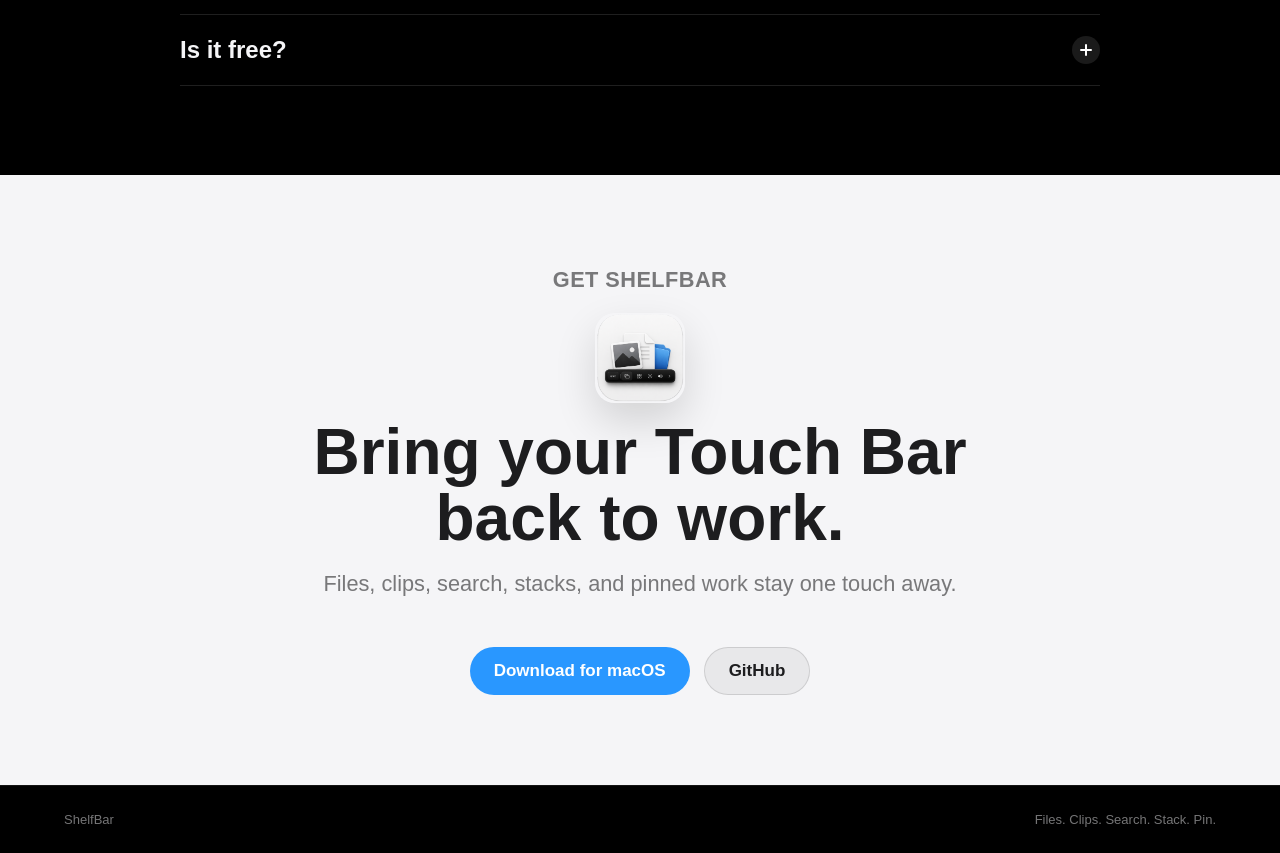
==== commit 243a1901: "Deploy clean Touch Bar controls" ====
--- a/index.html
+++ b/index.html
@@ -9,7 +9,7 @@
       content="ShelfBar turns the Touch Bar into a workspace for files, clips, search, stacks, and pinned work."
     >
     <link rel="icon" href="assets/shelfbar-brand-dark.png">
-    <link rel="stylesheet" href="styles.css?v=touchbar-20261003-apple-touchbar-nav-002">
+    <link rel="stylesheet" href="styles.css?v=touchbar-20261004-clean-touchbar-controls-001">
   </head>
   <body>
     <header class="site-header" aria-label="ShelfBar navigation">
@@ -99,9 +99,7 @@
 
             <div class="carousel-controls" aria-label="Highlight playback">
               <div class="carousel-progress-pill">
-                <button class="circle-button" type="button" data-carousel-prev aria-label="Previous highlight"><span aria-hidden="true"></span></button>
                 <div class="progress-track" aria-hidden="true"><span data-carousel-progress></span></div>
-                <button class="circle-button" type="button" data-carousel-next aria-label="Next highlight"><span aria-hidden="true"></span></button>
               </div>
               <button class="play-button" type="button" data-carousel-toggle aria-label="Pause highlights">
                 <span class="playback-icon" aria-hidden="true"></span>
--- a/styles.css
+++ b/styles.css
@@ -83,13 +83,13 @@
   margin: 12px auto 0;
   padding: 0 clamp(10px, 1.2vw, 16px);
   overflow: hidden;
-  border: 1px solid rgba(255, 255, 255, 0.08);
-  border-radius: 18px;
+  border: 1px solid rgba(255, 255, 255, 0.06);
+  border-radius: 17px;
   background: #000;
   box-shadow:
-    0 22px 70px rgba(0, 0, 0, 0.42),
-    inset 0 0 0 2px rgba(255, 255, 255, 0.025),
-    inset 0 1px 0 rgba(255, 255, 255, 0.08);
+    0 20px 64px rgba(0, 0, 0, 0.42),
+    inset 0 0 0 2px rgba(255, 255, 255, 0.018),
+    inset 0 1px 0 rgba(255, 255, 255, 0.055);
   backdrop-filter: blur(26px);
   -webkit-backdrop-filter: blur(26px);
 }
@@ -100,9 +100,9 @@
   inset: 0;
   z-index: 0;
   background:
-    linear-gradient(90deg, transparent 0 14%, rgba(255, 255, 255, 0.05) 34%, transparent 56%),
-    url("assets/touchbar/recent.png?v=touchbar-20260912-recent-touchbar-001") center / cover no-repeat;
-  opacity: 0.16;
+    linear-gradient(180deg, rgba(255, 255, 255, 0.035), transparent 46%),
+    radial-gradient(ellipse at 50% 0%, rgba(255, 255, 255, 0.045), transparent 56%);
+  opacity: 1;
   pointer-events: none;
 }
 
@@ -127,11 +127,11 @@
   font-weight: 700;
   min-height: 44px;
   padding: 0 16px 0 10px;
-  border-radius: 10px;
-  background: rgba(48, 48, 50, 0.94);
+  border-radius: 9px;
+  background: #303030;
   box-shadow:
-    inset 0 1px 0 rgba(255, 255, 255, 0.10),
-    0 1px 0 rgba(255, 255, 255, 0.04);
+    inset 0 1px 0 rgba(255, 255, 255, 0.095),
+    inset 0 -1px 0 rgba(0, 0, 0, 0.40);
 }
 
 .brand img {
@@ -158,37 +158,37 @@
   align-items: center;
   min-height: 44px;
   padding: 0 clamp(14px, 1.8vw, 24px);
-  border-radius: 10px;
-  background: rgba(48, 48, 50, 0.94);
+  border-radius: 9px;
+  background: #303030;
   box-shadow:
-    inset 0 1px 0 rgba(255, 255, 255, 0.10),
-    0 1px 0 rgba(255, 255, 255, 0.04);
+    inset 0 1px 0 rgba(255, 255, 255, 0.095),
+    inset 0 -1px 0 rgba(0, 0, 0, 0.40);
 }
 
 .nav-links a:hover,
 .nav-links a:focus-visible {
   color: var(--ink);
-  background: rgba(66, 66, 69, 0.98);
+  background: #3a3a3c;
 }
 
 .nav-cta {
   justify-self: end;
   min-height: 44px;
   padding: 0 clamp(18px, 2.2vw, 30px);
-  border-radius: 10px;
-  background: rgba(48, 48, 50, 0.94);
+  border-radius: 9px;
+  background: #303030;
   color: var(--ink);
   font-size: 15px;
   font-weight: 700;
   line-height: 44px;
   box-shadow:
-    inset 0 1px 0 rgba(255, 255, 255, 0.10),
-    0 1px 0 rgba(255, 255, 255, 0.04);
+    inset 0 1px 0 rgba(255, 255, 255, 0.095),
+    inset 0 -1px 0 rgba(0, 0, 0, 0.40);
 }
 
 .nav-cta:hover,
 .nav-cta:focus-visible {
-  background: rgba(66, 66, 69, 0.98);
+  background: #3a3a3c;
 }
 
 .nav-cta:hover,
@@ -752,7 +752,7 @@
   display: flex;
   align-items: center;
   justify-content: center;
-  gap: 14px;
+  gap: 10px;
   opacity: 0;
   transform: translateX(-50%) translateY(34px) scale(0.44);
   transform-origin: center;
@@ -766,9 +766,9 @@
 .carousel-progress-pill {
   display: flex;
   align-items: center;
-  gap: 14px;
+  justify-content: center;
   min-height: 54px;
-  padding: 8px 14px;
+  padding: 0 26px;
   border: 0;
   border-radius: 999px;
   background: rgba(32, 32, 35, 0.88);
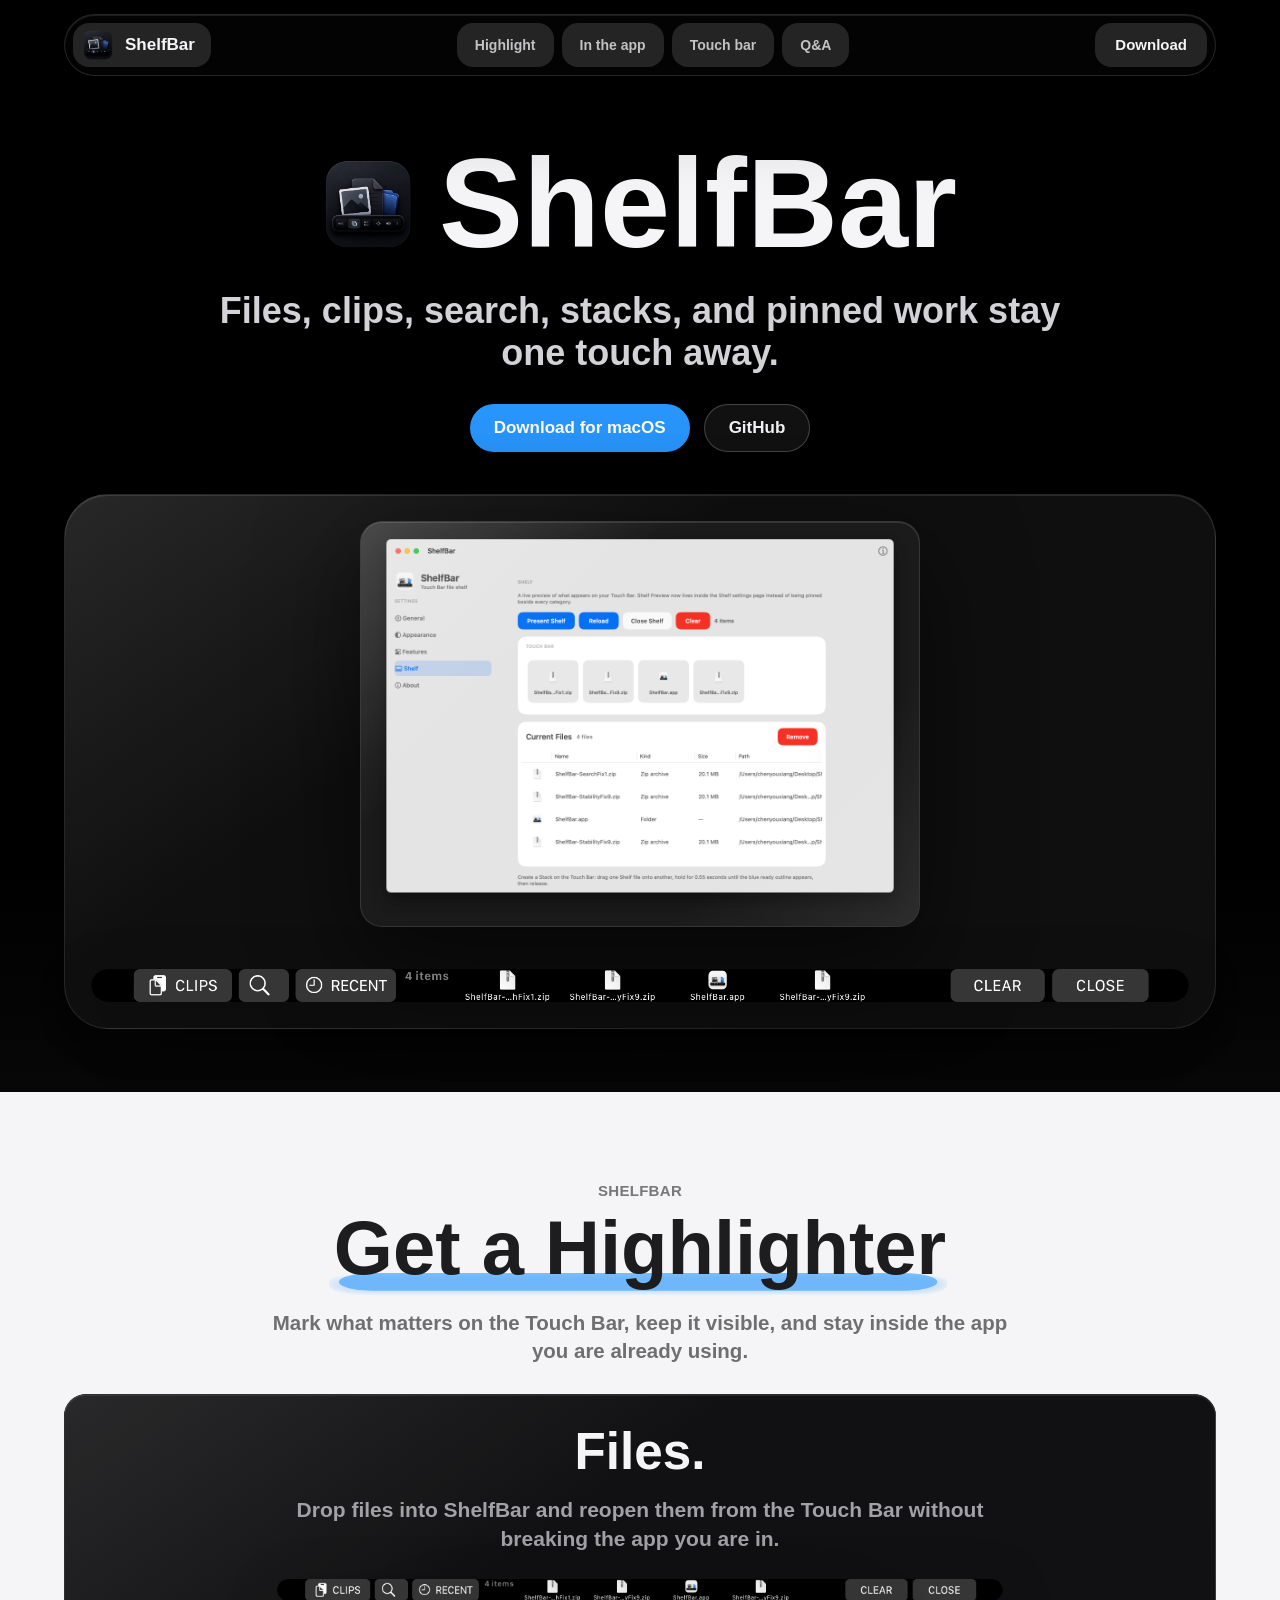
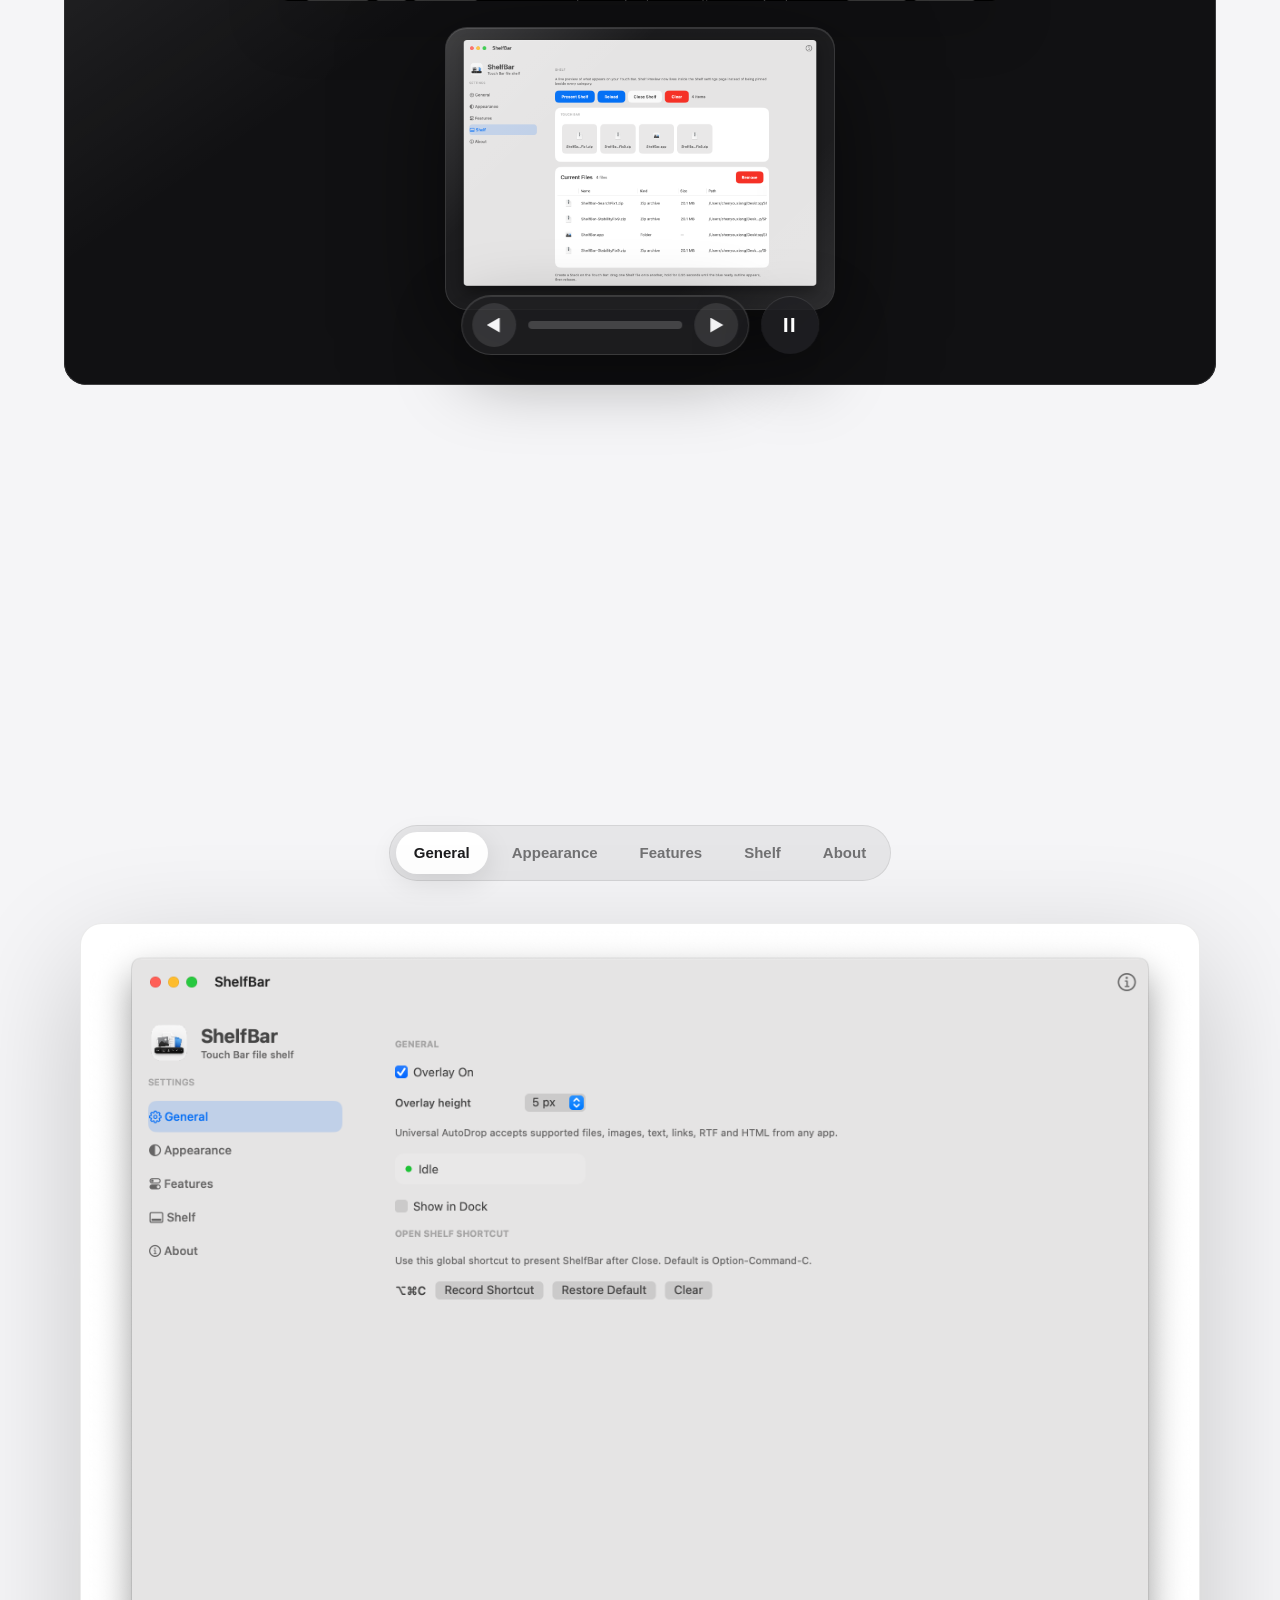
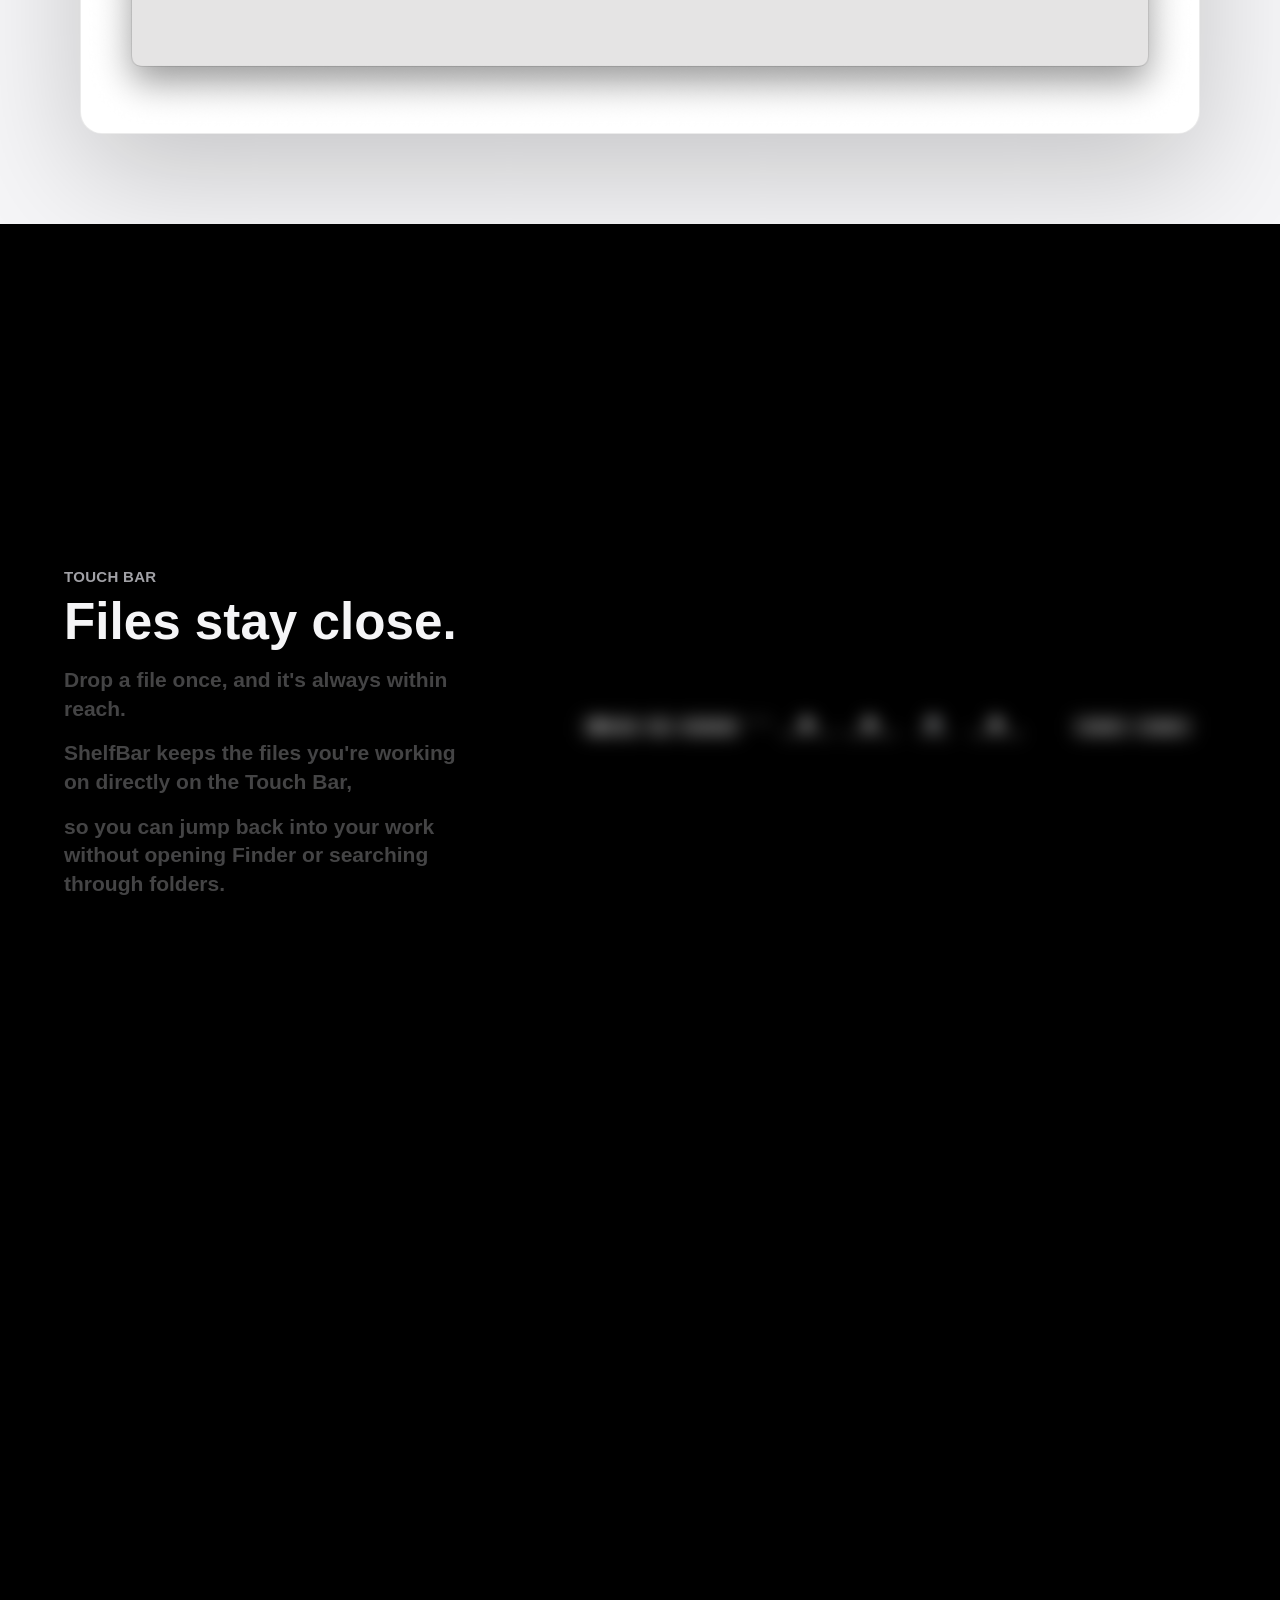
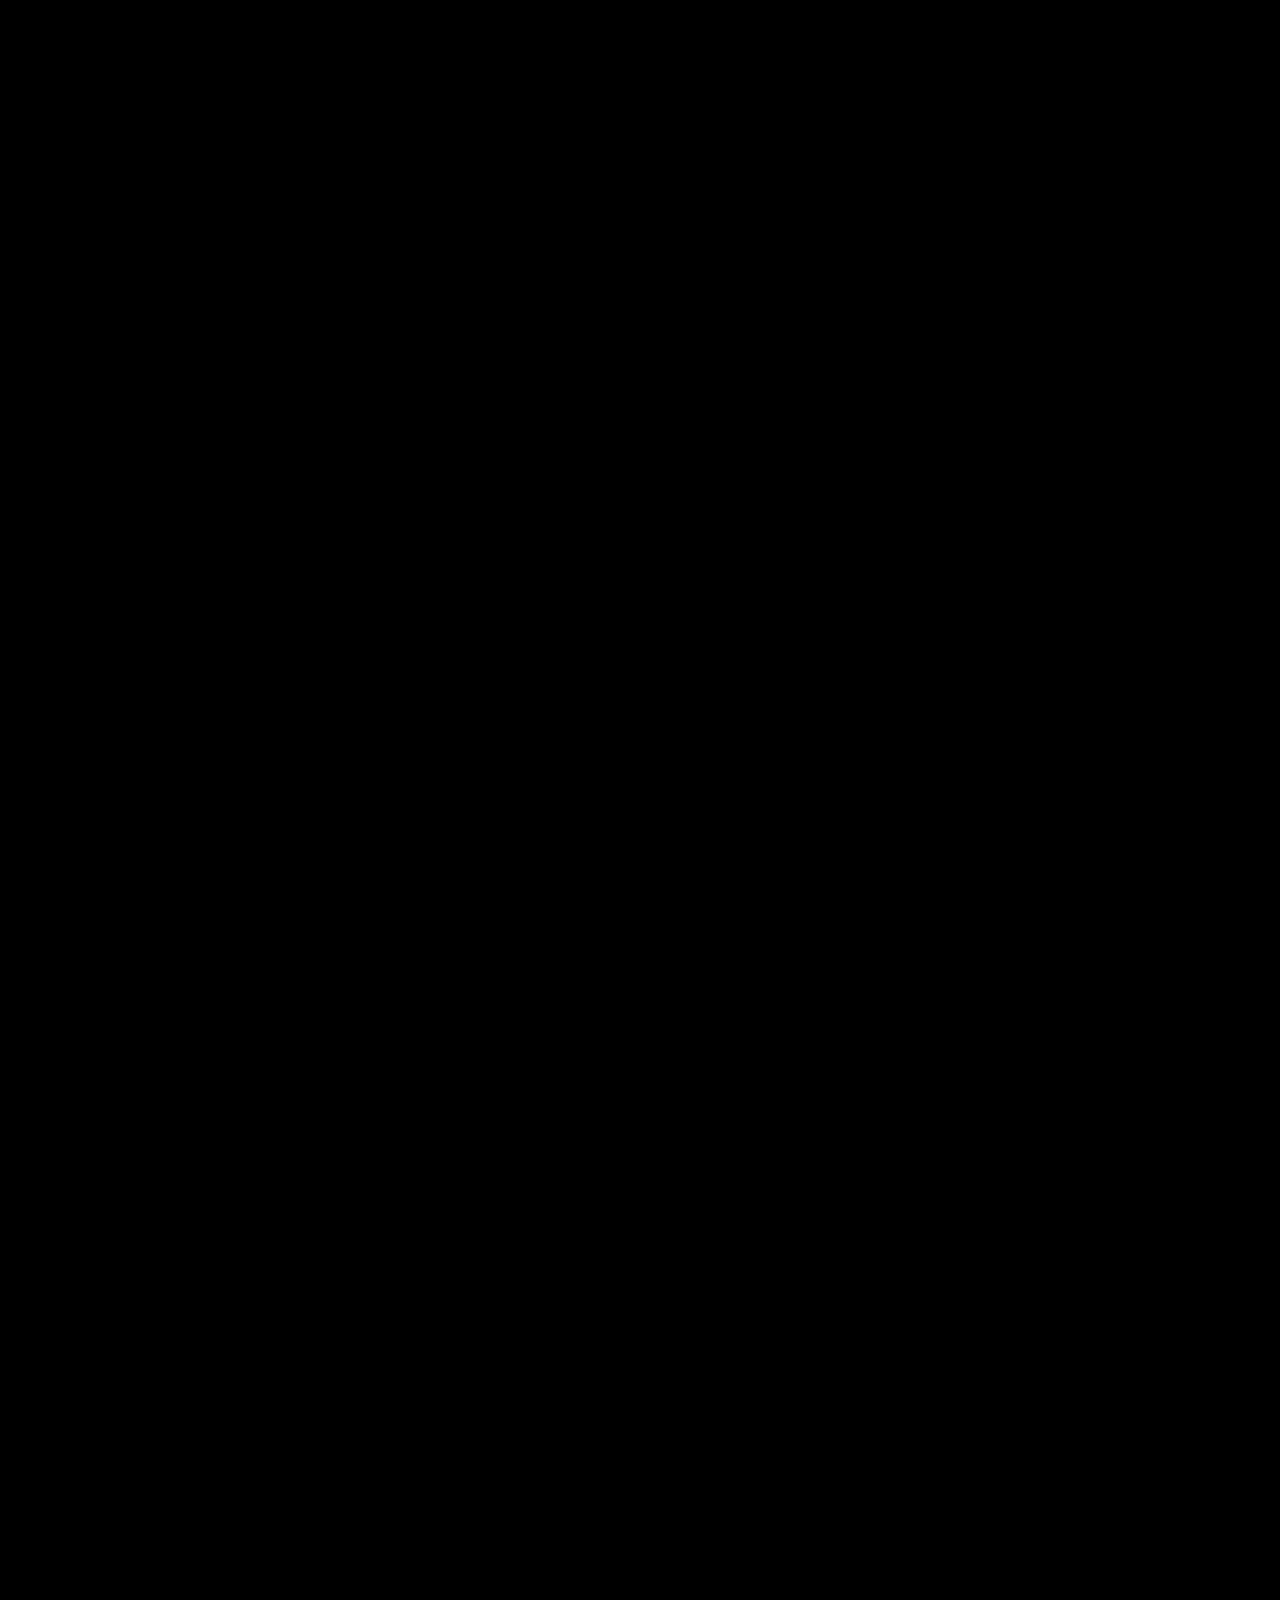
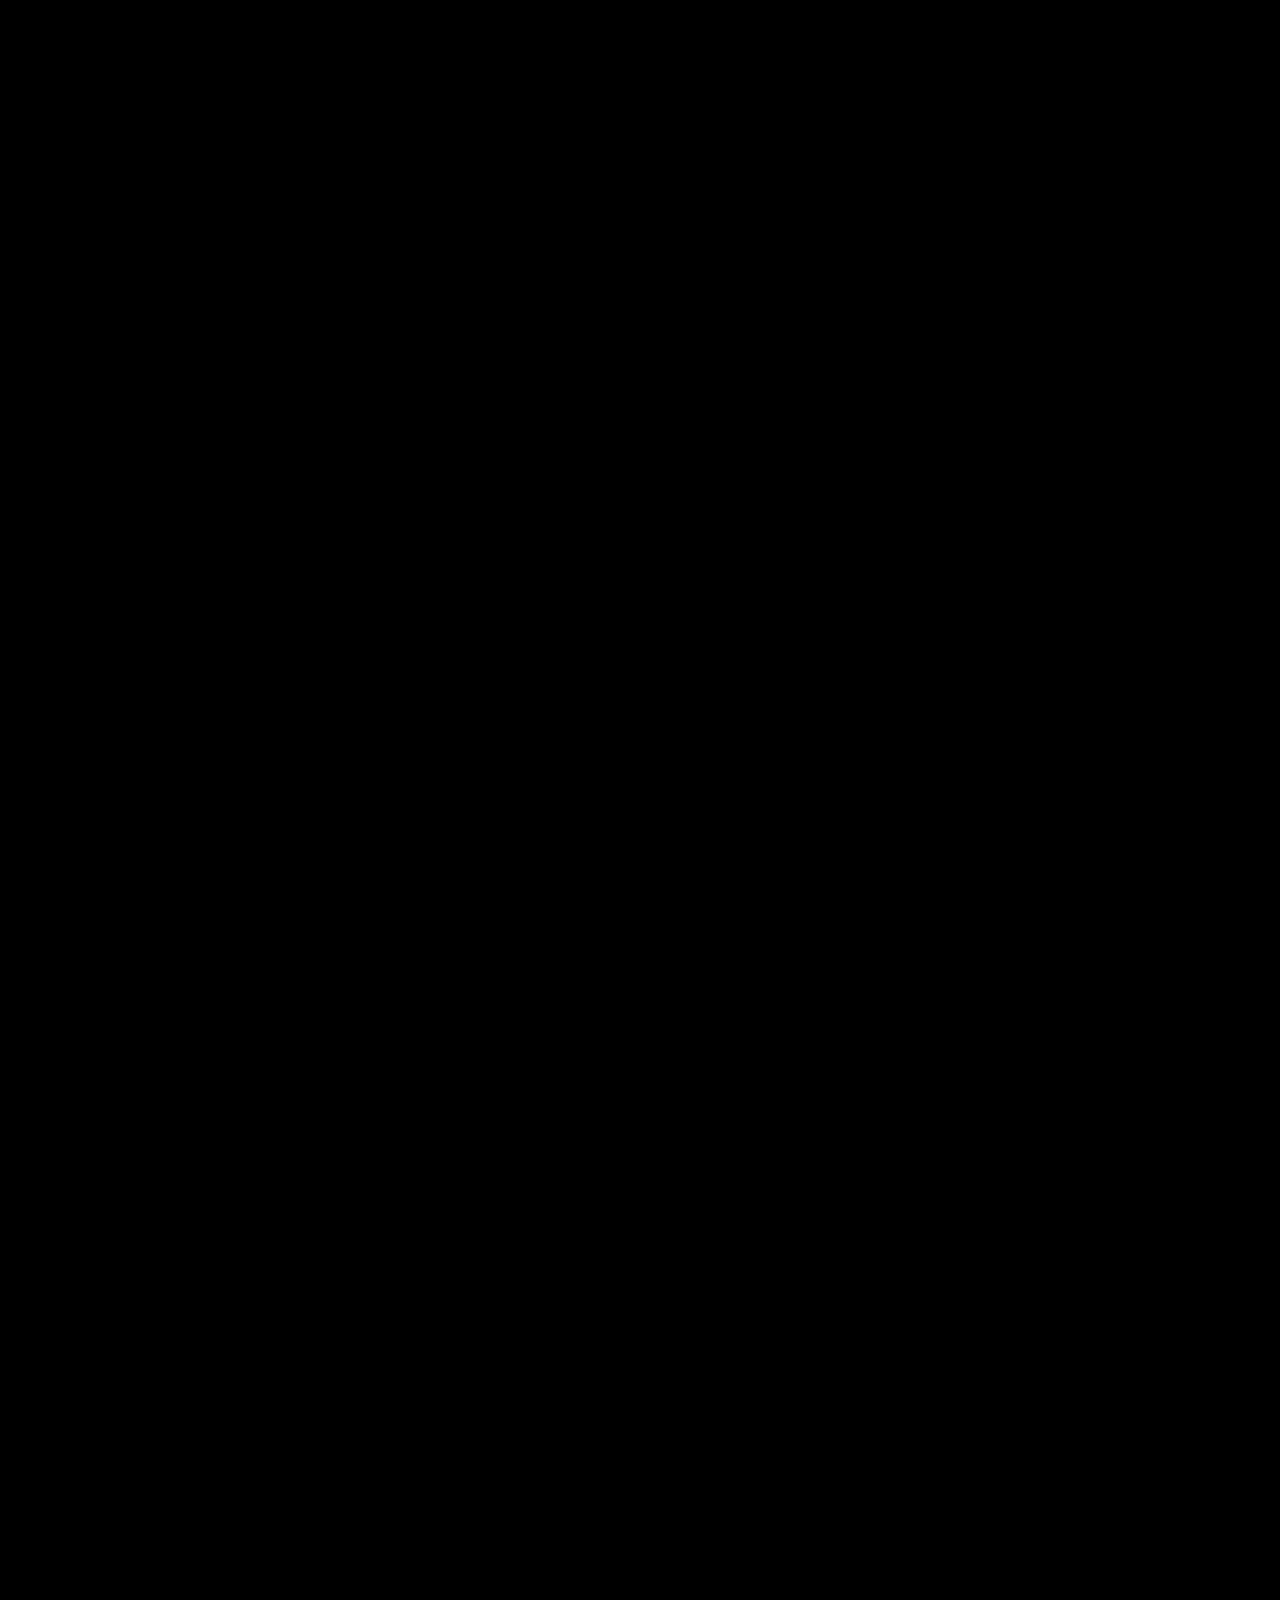
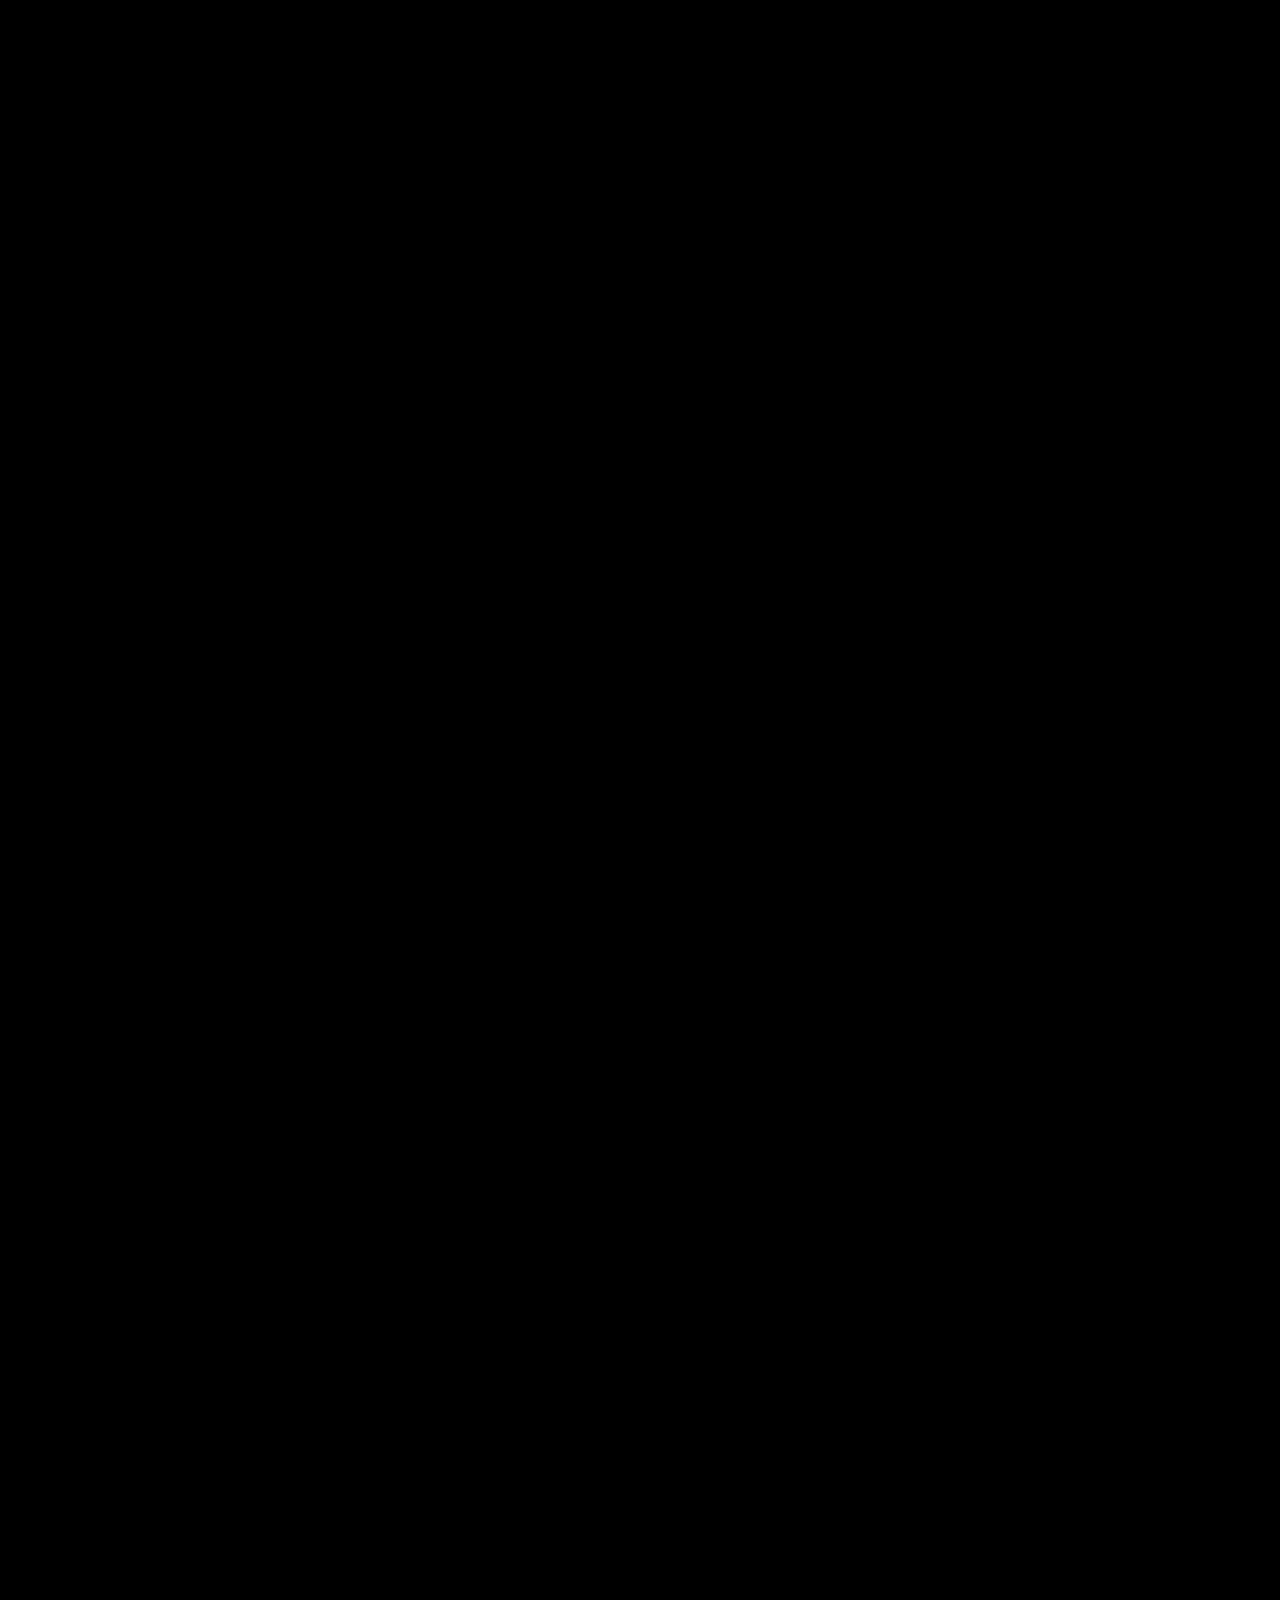
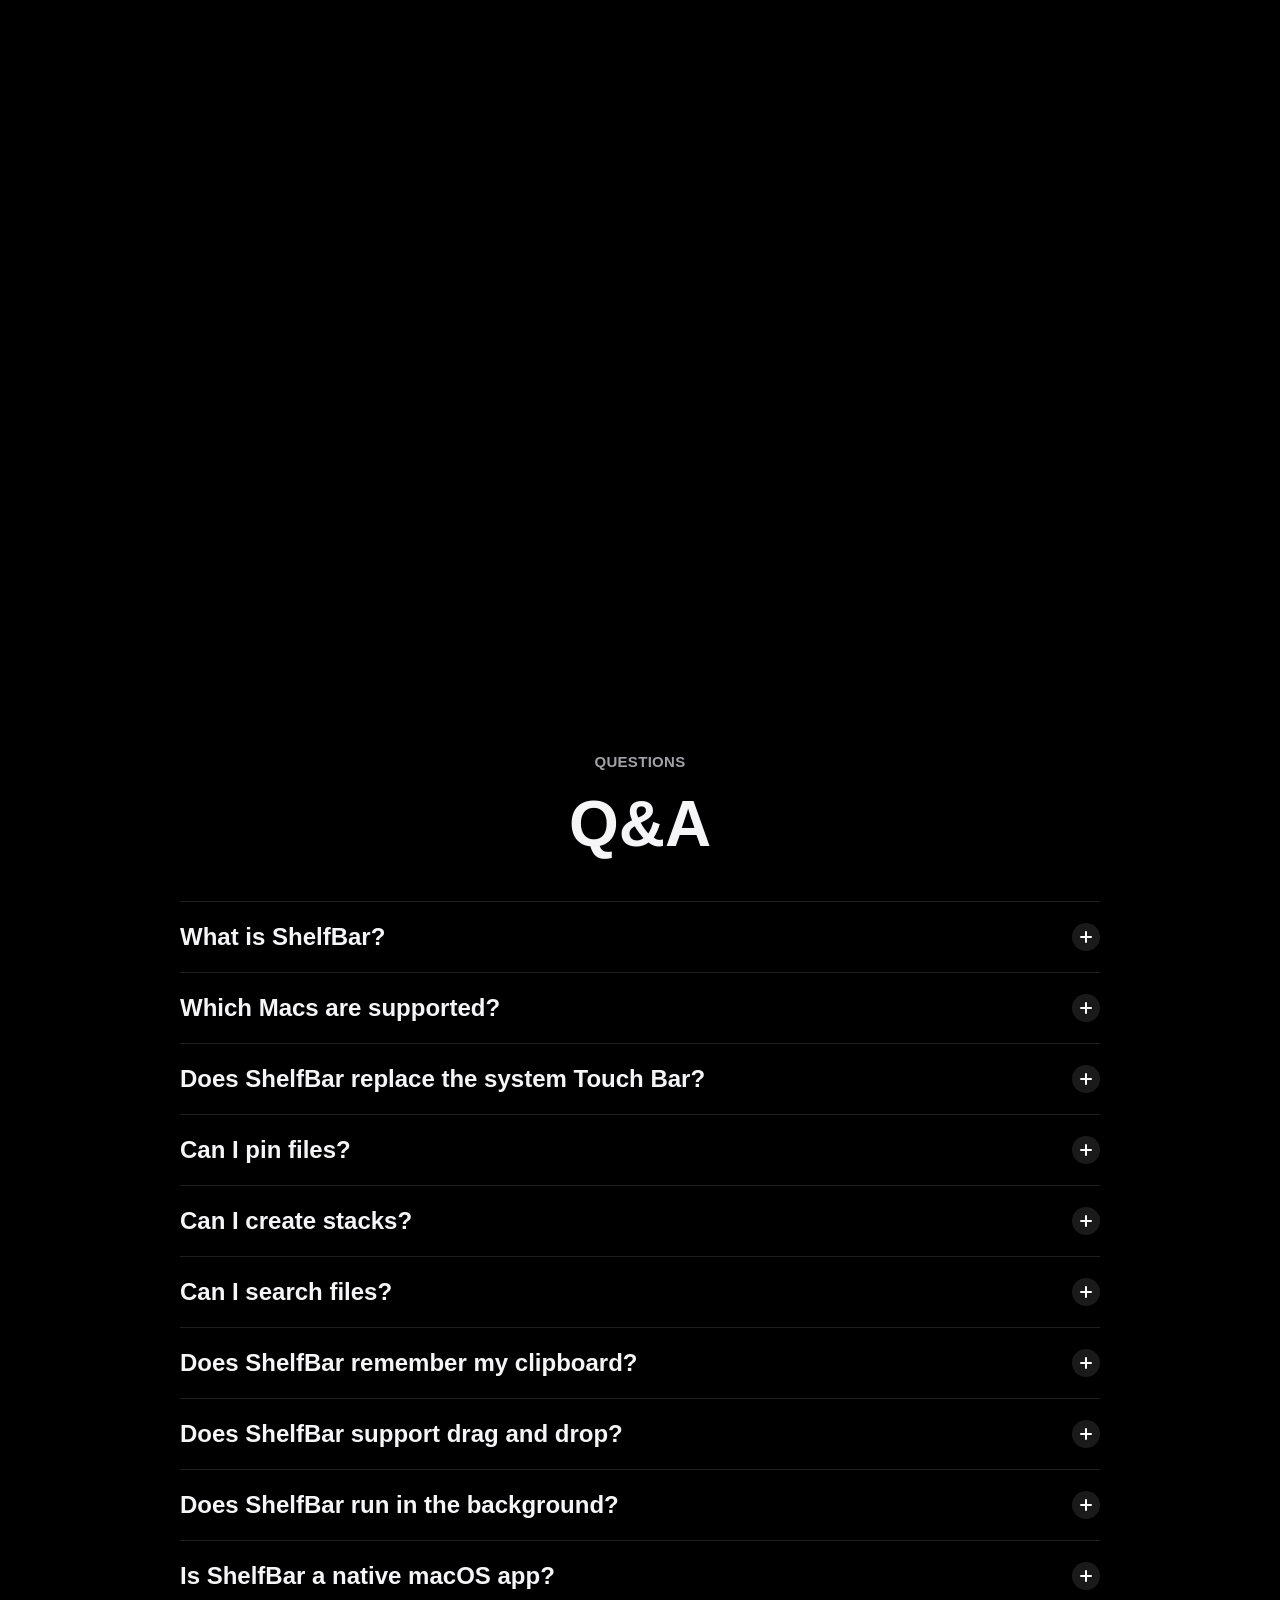
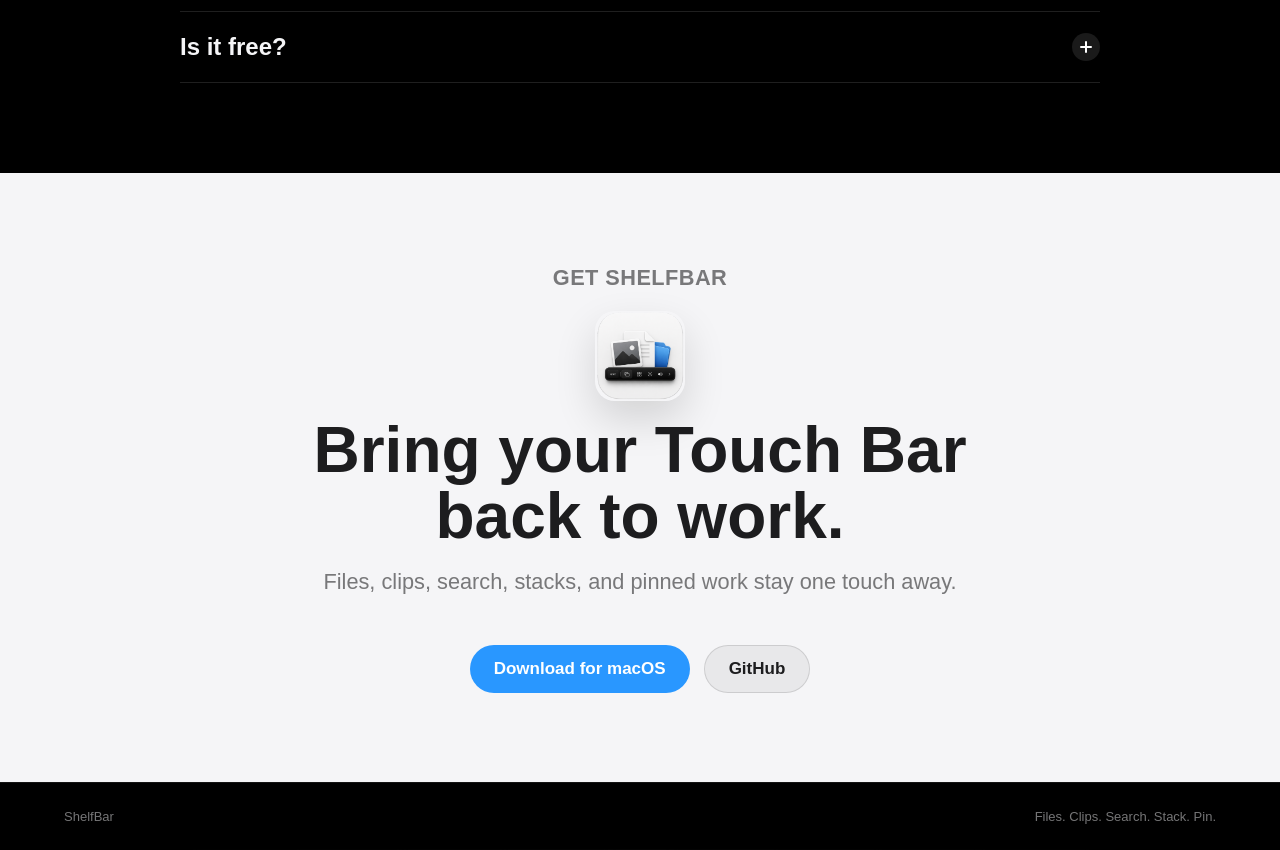
==== commit 17c92154: "Restore ShelfBar site backup" ====
--- a/index.html
+++ b/index.html
@@ -9,7 +9,7 @@
       content="ShelfBar turns the Touch Bar into a workspace for files, clips, search, stacks, and pinned work."
     >
     <link rel="icon" href="assets/shelfbar-brand-dark.png">
-    <link rel="stylesheet" href="styles.css?v=touchbar-20261004-clean-touchbar-controls-001">
+    <link rel="stylesheet" href="styles.css?v=touchbar-20261003-apple-touchbar-nav-001">
   </head>
   <body>
     <header class="site-header" aria-label="ShelfBar navigation">
@@ -99,7 +99,9 @@
 
             <div class="carousel-controls" aria-label="Highlight playback">
               <div class="carousel-progress-pill">
+                <button class="circle-button" type="button" data-carousel-prev aria-label="Previous highlight"><span aria-hidden="true"></span></button>
                 <div class="progress-track" aria-hidden="true"><span data-carousel-progress></span></div>
+                <button class="circle-button" type="button" data-carousel-next aria-label="Next highlight"><span aria-hidden="true"></span></button>
               </div>
               <button class="play-button" type="button" data-carousel-toggle aria-label="Pause highlights">
                 <span class="playback-icon" aria-hidden="true"></span>
--- a/styles.css
+++ b/styles.css
@@ -72,43 +72,24 @@
 
 .site-header {
   position: sticky;
-  top: 12px;
+  top: 14px;
   z-index: 20;
   display: grid;
   grid-template-columns: auto 1fr auto;
-  gap: clamp(8px, 1.2vw, 16px);
+  gap: 10px;
   align-items: center;
-  width: min(calc(100% - (var(--gutter) * 2)), 1420px);
-  min-height: 60px;
-  margin: 12px auto 0;
-  padding: 0 clamp(10px, 1.2vw, 16px);
-  overflow: hidden;
-  border: 1px solid rgba(255, 255, 255, 0.06);
-  border-radius: 17px;
-  background: #000;
+  width: min(calc(100% - (var(--gutter) * 2)), 1360px);
+  min-height: 62px;
+  margin: 14px auto 0;
+  padding: 8px;
+  border: 1px solid rgba(255, 255, 255, 0.13);
+  border-radius: 999px;
+  background: #030303;
   box-shadow:
-    0 20px 64px rgba(0, 0, 0, 0.42),
-    inset 0 0 0 2px rgba(255, 255, 255, 0.018),
-    inset 0 1px 0 rgba(255, 255, 255, 0.055);
+    0 24px 90px rgba(0, 0, 0, 0.42),
+    inset 0 1px 0 rgba(255, 255, 255, 0.10);
   backdrop-filter: blur(26px);
   -webkit-backdrop-filter: blur(26px);
-}
-
-.site-header::before {
-  content: "";
-  position: absolute;
-  inset: 0;
-  z-index: 0;
-  background:
-    linear-gradient(180deg, rgba(255, 255, 255, 0.035), transparent 46%),
-    radial-gradient(ellipse at 50% 0%, rgba(255, 255, 255, 0.045), transparent 56%);
-  opacity: 1;
-  pointer-events: none;
-}
-
-.site-header > * {
-  position: relative;
-  z-index: 1;
 }
 
 .brand,
@@ -121,17 +102,14 @@
 }
 
 .brand {
-  gap: 11px;
+  gap: 12px;
   justify-self: start;
   font-size: 17px;
   font-weight: 700;
   min-height: 44px;
   padding: 0 16px 0 10px;
-  border-radius: 9px;
-  background: #303030;
-  box-shadow:
-    inset 0 1px 0 rgba(255, 255, 255, 0.095),
-    inset 0 -1px 0 rgba(0, 0, 0, 0.40);
+  border-radius: 16px;
+  background: rgba(255, 255, 255, 0.13);
 }
 
 .brand img {
@@ -143,9 +121,9 @@
 .nav-links {
   gap: 8px;
   justify-self: center;
-  color: rgba(245, 245, 247, 0.78);
+  color: rgba(245, 245, 247, 0.76);
   font-size: 14px;
-  font-weight: 700;
+  font-weight: 600;
 }
 
 .nav-links a,
@@ -157,38 +135,32 @@
   display: inline-flex;
   align-items: center;
   min-height: 44px;
-  padding: 0 clamp(14px, 1.8vw, 24px);
-  border-radius: 9px;
-  background: #303030;
-  box-shadow:
-    inset 0 1px 0 rgba(255, 255, 255, 0.095),
-    inset 0 -1px 0 rgba(0, 0, 0, 0.40);
+  padding: 0 18px;
+  border-radius: 16px;
+  background: rgba(255, 255, 255, 0.13);
 }
 
 .nav-links a:hover,
 .nav-links a:focus-visible {
   color: var(--ink);
-  background: #3a3a3c;
+  background: rgba(255, 255, 255, 0.20);
 }
 
 .nav-cta {
   justify-self: end;
   min-height: 44px;
-  padding: 0 clamp(18px, 2.2vw, 30px);
-  border-radius: 9px;
-  background: #303030;
+  padding: 0 20px;
+  border-radius: 16px;
+  background: rgba(255, 255, 255, 0.13);
   color: var(--ink);
   font-size: 15px;
   font-weight: 700;
   line-height: 44px;
-  box-shadow:
-    inset 0 1px 0 rgba(255, 255, 255, 0.095),
-    inset 0 -1px 0 rgba(0, 0, 0, 0.40);
 }
 
 .nav-cta:hover,
 .nav-cta:focus-visible {
-  background: #3a3a3c;
+  background: rgba(255, 255, 255, 0.20);
 }
 
 .nav-cta:hover,
@@ -534,7 +506,7 @@
 .highlight-title-wrap h2 {
   margin: 0;
   color: #1d1d1f;
-  font-size: clamp(48px, 5.6vw, 72px);
+  font-size: clamp(46px, 6vw, 76px);
   font-weight: 800;
   line-height: 1.03;
   letter-spacing: 0;
@@ -668,7 +640,7 @@
 .carousel-copy h3,
 .story-copy h2 {
   margin: 0;
-  font-size: clamp(38px, 4.8vw, 64px);
+  font-size: clamp(34px, 4vw, 54px);
   font-weight: 800;
   line-height: 1.04;
   letter-spacing: 0;
@@ -752,29 +724,29 @@
   display: flex;
   align-items: center;
   justify-content: center;
-  gap: 10px;
+  gap: 12px;
   opacity: 0;
-  transform: translateX(-50%) translateY(34px) scale(0.44);
+  transform: translateX(-50%) translateY(26px) scale(0.76);
   transform-origin: center;
   will-change: transform, opacity;
 }
 
 .highlights-stage.controls-ready .carousel-controls {
-  animation: controlsBallOpen 860ms cubic-bezier(0.18, 1.12, 0.28, 1) both;
+  animation: controlsBallOpen 980ms cubic-bezier(0.18, 1.34, 0.32, 1) both;
 }
 
 .carousel-progress-pill {
   display: flex;
   align-items: center;
-  justify-content: center;
-  min-height: 54px;
-  padding: 0 26px;
-  border: 0;
+  gap: 12px;
+  min-height: 58px;
+  padding: 7px 10px;
+  border: 1px solid rgba(255, 255, 255, 0.13);
   border-radius: 999px;
-  background: rgba(32, 32, 35, 0.88);
+  background: rgba(32, 32, 35, 0.82);
   box-shadow:
-    0 18px 48px rgba(0, 0, 0, 0.32),
-    inset 0 1px 0 rgba(255, 255, 255, 0.10);
+    0 22px 70px rgba(0, 0, 0, 0.34),
+    inset 0 1px 0 rgba(255, 255, 255, 0.12);
   backdrop-filter: blur(22px);
   -webkit-backdrop-filter: blur(22px);
 }
@@ -829,10 +801,10 @@
   min-height: 58px;
   padding: 0;
   border-radius: 50%;
-  background: rgba(32, 32, 35, 0.90);
+  background: rgba(32, 32, 35, 0.86);
   box-shadow:
-    0 18px 48px rgba(0, 0, 0, 0.32),
-    inset 0 1px 0 rgba(255, 255, 255, 0.10);
+    0 22px 70px rgba(0, 0, 0, 0.34),
+    inset 0 1px 0 rgba(255, 255, 255, 0.12);
   font-size: 15px;
   font-weight: 700;
   backdrop-filter: blur(22px);
@@ -866,29 +838,21 @@
 }
 
 .progress-track {
-  --dot-step: 22px;
-  --dot-size: 8px;
-  --active-pill-width: 31px;
   flex: 0 1 auto;
-  position: relative;
-  width: calc(var(--active-pill-width) + (6 * var(--dot-step)));
-  height: 14px;
-  overflow: visible;
+  width: clamp(118px, 12vw, 178px);
+  height: 8px;
+  overflow: hidden;
   border-radius: 999px;
-  background:
-    radial-gradient(circle, rgba(245, 245, 247, 0.38) 0 calc(var(--dot-size) / 2), transparent calc((var(--dot-size) / 2) + 0.5px))
-    left center / var(--dot-step) 100% repeat-x;
+  background: rgba(255, 255, 255, 0.18);
 }
 
 .progress-track span {
   display: block;
-  width: var(--active-pill-width);
-  height: 8px;
-  margin-top: 3px;
+  width: 0%;
+  height: 100%;
   border-radius: inherit;
   background: #f5f5f7;
-  transform: translateX(calc(var(--carousel-index, 0) * var(--dot-step)));
-  transition: transform 520ms var(--ease);
+  transition: width 520ms var(--ease);
 }
 
 @keyframes carouselEnterNext {
@@ -930,15 +894,15 @@
 @keyframes controlsBallOpen {
   0% {
     opacity: 0;
-    transform: translateX(-50%) translateY(36px) scale(0.34);
-  }
-  38% {
+    transform: translateX(-50%) translateY(30px) scale(0.78);
+  }
+  34% {
     opacity: 1;
-    transform: translateX(-50%) translateY(-8px) scale(0.58);
-  }
-  68% {
+    transform: translateX(-50%) translateY(-10px) scale(1.05);
+  }
+  58% {
     opacity: 1;
-    transform: translateX(-50%) translateY(3px) scaleX(1.08) scaleY(0.96);
+    transform: translateX(-50%) translateY(2px) scale(0.96);
   }
   100% {
     opacity: 1;
